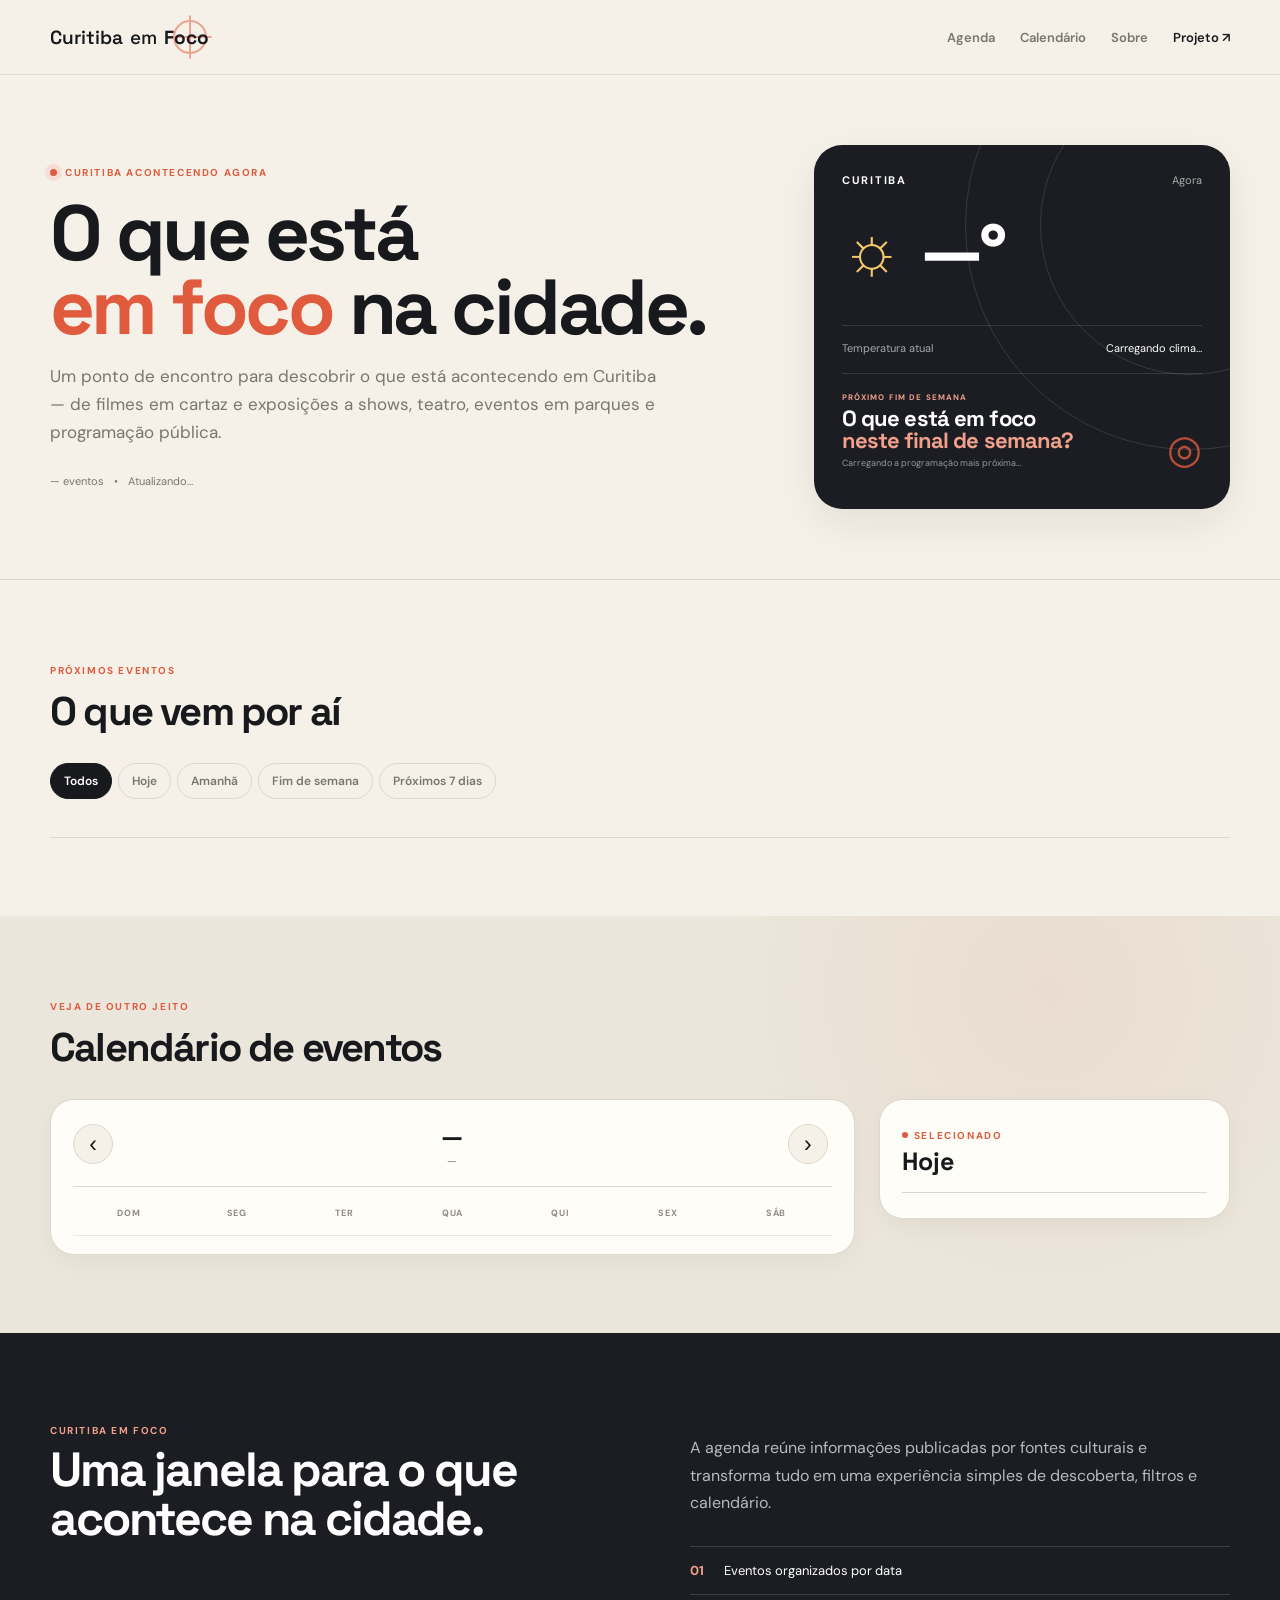
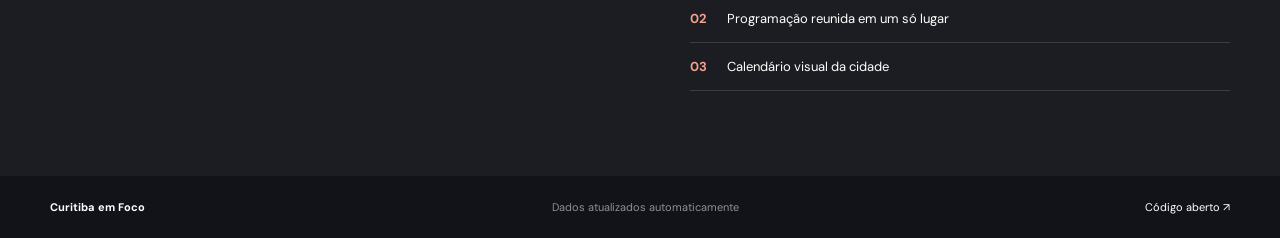
==== docs/index.html @ 766b0741 "Remove broken search and category controls" ====
<!doctype html>
<html lang="pt-BR">
<head>
<meta charset="utf-8">
<meta name="viewport" content="width=device-width,initial-scale=1">
<meta name="theme-color" content="#f5f1e8">
<meta name="description" content="Curitiba em Foco — eventos, cultura e programação da cidade.">
<title>Curitiba em Foco — Agenda Cultural</title>
<link rel="preconnect" href="https://fonts.googleapis.com">
<link rel="preconnect" href="https://fonts.gstatic.com" crossorigin>
<link href="https://fonts.googleapis.com/css2?family=DM+Sans:wght@400;500;600;700&family=Space+Grotesk:wght@500;600;700&display=swap" rel="stylesheet">
<link rel="stylesheet" href="./styles.css">
</head>
<body>
<header class="site-header">
  <div class="container nav">
    <a class="brand" href="./" aria-label="Curitiba em Foco">
      <span class="brand-city">Curitiba</span>
      <span class="brand-focus">em <span class="focus-word"><i class="focus-ring" aria-hidden="true"></i><b>Foco</b></span></span>
    </a>
    <nav><a href="#agenda">Agenda</a><a href="#calendario">Calendário</a><a href="#sobre">Sobre</a><a class="project" href="https://github.com/zaysauro/agenda-cultural-api" target="_blank" rel="noreferrer">Projeto ↗</a></nav>
  </div>
</header>

<main>
<section class="intro">
  <div class="container intro-grid">
    <div>
      <span class="eyebrow"><span class="live-dot"></span> Curitiba acontecendo agora</span>
      <h1>O que está<br><em>em foco</em> na cidade.</h1>
      <p>Um ponto de encontro para descobrir o que está acontecendo em Curitiba — de filmes em cartaz e exposições a shows, teatro, eventos em parques e programação pública.</p>
      <div class="intro-meta"><span id="event-count">— eventos</span><span>•</span><span id="last-update">Atualizando…</span></div>
    </div>
    <aside class="weather-card">
      <div class="weather-top"><span class="weather-label">CURITIBA</span><span class="weather-status" id="weather-status">Agora</span></div>
      <div class="weather-main"><span id="weather-icon" class="weather-icon">☼</span><strong id="weather-temp">—°</strong></div>
      <div id="weather-forecast" class="weather-forecast" aria-label="Previsão para os próximos dias"></div>
      <div class="weather-bottom"><span>Temperatura atual</span><span id="weather-detail">Carregando clima…</span></div>

      <div class="weather-weekend">
        <div class="weather-weekend-head">
          <div>
            <span class="weather-weekend-kicker">Próximo fim de semana</span>
            <h2>O que está em foco<br><em>neste final de semana?</em></h2>
            <p id="weekend-range">Carregando a programação mais próxima…</p>
          </div>
          <span class="weather-weekend-mark" aria-hidden="true">◎</span>
        </div>
        <div id="weekend-events" class="weather-weekend-grid"></div>
        <div id="weekend-empty" class="weather-weekend-empty" hidden>Nenhum evento do próximo fim de semana foi encontrado na agenda.</div>
      </div>

      <div class="weather-orbit orbit-one"></div><div class="weather-orbit orbit-two"></div>
    </aside>
  </div>
</section>

<section id="agenda" class="agenda-section">
<div class="container">
  <div class="section-heading"><div><span class="kicker">Próximos eventos</span><h2>O que vem por aí</h2></div></div>
  <div class="filter-row">
    <div class="date-tabs">
      <button class="date-tab active" data-range="all">Todos</button>
      <button class="date-tab" data-range="today">Hoje</button>
      <button class="date-tab" data-range="tomorrow">Amanhã</button>
      <button class="date-tab" data-range="weekend">Fim de semana</button>
      <button class="date-tab" data-range="week">Próximos 7 dias</button>
    </div>
  </div>
  <div id="status" class="status"></div>
  <div id="events" class="event-list"></div>
  <div id="empty" class="empty-state" hidden><span>◎</span><h3>Nenhum evento encontrado.</h3><p>Tente outra busca ou altere os filtros.</p></div>
  <div id="load-error" class="empty-state" hidden><span>!</span><h3>Não conseguimos carregar a agenda.</h3><p>Os dados ainda não estão disponíveis.</p><button id="retry" class="primary">Tentar novamente</button></div>
</div>
</section>

<section id="calendario" class="calendar-section">
<div class="container">
  <div class="section-heading"><div><span class="kicker">Veja de outro jeito</span><h2>Calendário de eventos</h2></div></div>
  <div class="calendar-layout">
    <div class="calendar-card">
      <div class="calendar-head"><button id="prev-month" aria-label="Mês anterior">‹</button><div><strong id="calendar-month">—</strong><span id="calendar-year">—</span></div><button id="next-month" aria-label="Próximo mês">›</button></div>
      <div class="weekdays"><span>DOM</span><span>SEG</span><span>TER</span><span>QUA</span><span>QUI</span><span>SEX</span><span>SÁB</span></div>
      <div id="calendar-grid" class="calendar-grid"></div>
    </div>
    <aside class="day-panel">
      <div class="day-panel-head"><span class="kicker">Selecionado</span><strong id="selected-date">Hoje</strong></div>
      <div id="day-events" class="day-events"></div>
    </aside>
  </div>
</div>
</section>

<section id="sobre" class="about-section">
<div class="container about-grid">
  <div><span class="kicker">Curitiba em Foco</span><h2>Uma janela para o que acontece na cidade.</h2></div>
  <div><p>A agenda reúne informações publicadas por fontes culturais e transforma tudo em uma experiência simples de descoberta, filtros e calendário.</p><div class="about-points"><div><b>01</b><span>Eventos organizados por data</span></div><div><b>02</b><span>Programação reunida em um só lugar</span></div><div><b>03</b><span>Calendário visual da cidade</span></div></div></div>
</div>
</section>
</main>

<footer><div class="container footer-inner"><strong>Curitiba em Foco</strong><span>Dados atualizados automaticamente</span><a href="https://github.com/zaysauro/agenda-cultural-api" target="_blank" rel="noreferrer">Código aberto ↗</a></div></footer>

<template id="event-template">
<article class="event-row">
  <div class="event-date"><strong class="day"></strong><span class="month"></span><small class="weekday"></small></div>
  <div class="event-info"><span class="category-badge"></span><h3 class="event-title"></h3><div class="event-meta"><span class="time"></span><span class="venue"></span></div></div>
  <div class="event-action"><span class="price"></span><a class="event-link" target="_blank" rel="noreferrer">Ver evento ↗</a></div>
</article>
</template>
<script src="./app.js?v=9" defer></script>
</body>
</html>
---- docs/styles.css ----
:root{--bg:#f5f1e8;--paper:#fffdf8;--ink:#17191d;--muted:#77766f;--line:#ddd8cc;--accent:#e05b3d;--accent-soft:#f7ddd5;--dark:#1b1d22;--radius:18px;--shadow:0 14px 40px rgba(28,25,18,.08)}
*{box-sizing:border-box}html{scroll-behavior:smooth}body{margin:0;background:var(--bg);color:var(--ink);font-family:"DM Sans",system-ui,sans-serif}.container{width:min(1180px,calc(100% - 40px));margin:auto}
.site-header{position:sticky;top:0;z-index:20;background:rgba(245,241,232,.92);backdrop-filter:blur(16px);border-bottom:1px solid rgba(221,216,204,.8)}.nav{height:74px;display:flex;align-items:center;justify-content:space-between}.brand{display:flex;align-items:baseline;gap:7px;text-decoration:none;color:var(--ink);font-family:"Space Grotesk"}.brand-city{font-size:19px;font-weight:600}.brand-focus{font-size:19px;font-weight:500;position:relative}.brand-focus b{font-weight:700}.focus-ring{display:inline-block;width:18px;height:18px;border:2px solid var(--accent);border-radius:50%;margin-left:6px;vertical-align:-3px;position:relative;animation:focusPulse 2s ease-in-out infinite}.focus-ring:before,.focus-ring:after{content:"";position:absolute;background:var(--accent);left:50%;top:50%;transform:translate(-50%,-50%)}.focus-ring:before{width:2px;height:25px}.focus-ring:after{height:2px;width:25px}@keyframes focusPulse{0%,100%{transform:scale(1);opacity:1;filter:drop-shadow(0 0 0 rgba(224,91,61,0))}50%{transform:scale(1.16);opacity:.72;filter:drop-shadow(0 0 7px rgba(224,91,61,.32))}}.nav nav{display:flex;gap:25px;align-items:center}.nav nav a{font-size:13px;font-weight:600;color:var(--muted);text-decoration:none}.nav nav a:hover{color:var(--ink)}.nav nav .project{color:var(--ink)}
.intro{border-bottom:1px solid var(--line)}.intro-grid{min-height:500px;padding:70px 0;display:grid;grid-template-columns:1.25fr .75fr;gap:70px;align-items:center}.eyebrow,.kicker{font-size:10px;letter-spacing:.16em;text-transform:uppercase;font-weight:700;color:var(--accent)}.eyebrow{display:flex;gap:8px;align-items:center}.live-dot{width:7px;height:7px;border-radius:50%;background:var(--accent);box-shadow:0 0 0 5px var(--accent-soft)}
h1,h2,h3{font-family:"Space Grotesk";letter-spacing:-.045em}h1{font-size:clamp(48px,7vw,78px);line-height:.94;margin:18px 0}.intro h1 em{font-style:normal;color:var(--accent)}.intro p{max-width:610px;color:var(--muted);font-size:17px;line-height:1.65;margin:0 0 28px}.search-box{height:58px;max-width:650px;background:var(--paper);border:1px solid var(--line);border-radius:14px;display:flex;align-items:center;gap:12px;padding:0 15px;box-shadow:var(--shadow)}.search-box>span{font-size:28px;color:#888}.search-box input{border:0;outline:0;background:transparent;flex:1;font:500 14px "DM Sans";min-width:0;color:var(--ink)}kbd{font:11px monospace;background:#eee9df;color:#777;padding:6px 8px;border-radius:6px}.intro-meta{display:flex;gap:10px;margin-top:13px;color:var(--muted);font-size:11px}
.weather-card{height:330px;background:var(--dark);border-radius:28px;color:#fff;padding:28px;position:relative;overflow:hidden;box-shadow:var(--shadow)}.weather-top,.weather-bottom{display:flex;justify-content:space-between;position:relative;z-index:2}.weather-label{font-size:11px;letter-spacing:.16em;font-weight:700}.weather-status{font-size:11px;color:#aaa}.weather-main{height:210px;display:flex;align-items:center;gap:18px;position:relative;z-index:2}.weather-icon{font-size:66px;font-family:serif;color:#f4c86b;display:inline-block;transform-origin:50% 55%;animation:weatherFloat 3.2s ease-in-out infinite}@keyframes weatherFloat{0%,100%{transform:translateY(0) rotate(-3deg);filter:drop-shadow(0 4px 4px rgba(244,200,107,.08))}50%{transform:translateY(-8px) rotate(3deg);filter:drop-shadow(0 10px 10px rgba(244,200,107,.22))}}.weather-main strong{font:700 72px "Space Grotesk";letter-spacing:-.07em}.weather-forecast{display:grid;grid-template-columns:repeat(3,1fr);gap:7px;position:relative;z-index:2;margin-top:-2px;margin-bottom:12px}.forecast-day{min-width:0;border:1px solid rgba(255,255,255,.1);background:rgba(255,255,255,.045);border-radius:10px;padding:7px 6px;display:grid;grid-template-columns:1fr auto;grid-template-rows:auto auto;align-items:center;column-gap:5px}.forecast-label{grid-column:1/-1;color:#a9aaad;font-size:8px;font-weight:700;text-transform:uppercase;letter-spacing:.08em}.forecast-icon{font-size:17px;color:#f4c86b;grid-row:2}.forecast-day strong{font:600 13px "Space Grotesk";grid-row:2}.forecast-day small{color:#8f9195;font-size:9px;grid-column:2;grid-row:2;align-self:end;margin-left:18px}.weather-bottom{font-size:11px;color:#a6a7aa;border-top:1px solid rgba(255,255,255,.12);padding-top:15px}.weather-bottom span:last-child{color:#fff}.weather-orbit{position:absolute;border:1px solid rgba(255,255,255,.12);border-radius:50%;right:-110px;top:-70px;animation:orbitDrift 14s ease-in-out infinite}.orbit-one{width:300px;height:300px}.orbit-two{width:450px;height:450px;right:-185px;top:-145px;animation-delay:-7s}@keyframes orbitDrift{0%,100%{transform:rotate(0deg) scale(1)}50%{transform:rotate(7deg) scale(1.025)}}
.agenda-section,.calendar-section{padding:78px 0}.calendar-section{background:#ebe6db}.section-heading{display:flex;align-items:end;justify-content:space-between;margin-bottom:26px}.section-heading h2{font-size:40px;margin:7px 0 0}.ghost,.primary{border:1px solid var(--line);background:transparent;border-radius:9px;padding:9px 13px;font:600 12px "DM Sans";cursor:pointer}.primary{background:var(--ink);color:#fff;border-color:var(--ink)}.filter-row{display:flex;justify-content:space-between;gap:15px;align-items:center;margin-bottom:18px}.date-tabs{display:flex;gap:6px;flex-wrap:wrap}.date-tab{border:1px solid var(--line);background:transparent;color:var(--muted);border-radius:100px;padding:9px 13px;font:600 12px "DM Sans";cursor:pointer}.date-tab.active,.date-tab:hover{background:var(--ink);border-color:var(--ink);color:#fff}select{border:1px solid var(--line);background:var(--paper);border-radius:9px;padding:10px 34px 10px 12px;font:600 12px "DM Sans";color:var(--ink)}.status{height:20px;color:var(--muted);font-size:11px}
.event-list{display:flex;flex-direction:column;border-top:1px solid var(--line)}.event-row{display:grid;grid-template-columns:105px 1fr auto;gap:25px;align-items:center;padding:19px 12px;border-bottom:1px solid var(--line);transition:background .15s,transform .15s}.event-row:hover{background:rgba(255,253,248,.65);transform:translateX(3px)}.event-date{width:82px;text-align:center;border-right:1px solid var(--line);padding-right:18px}.event-date strong{display:block;font:700 30px "Space Grotesk";line-height:1}.event-date .month{display:block;text-transform:uppercase;font-size:10px;font-weight:700;letter-spacing:.12em;color:var(--accent);margin-top:3px}.event-date small{display:block;color:var(--muted);font-size:9px;margin-top:4px}.event-info{min-width:0}.category-badge{display:inline-block;background:var(--accent-soft);color:#a83f29;border-radius:100px;padding:4px 8px;font-size:9px;text-transform:uppercase;letter-spacing:.08em;font-weight:700;margin-bottom:7px}.event-title{font-size:21px;margin:0 0 7px;line-height:1.08}.event-meta{display:flex;gap:15px;color:var(--muted);font-size:12px;flex-wrap:wrap}.event-action{display:flex;flex-direction:column;align-items:flex-end;gap:9px}.price{font-size:11px;font-weight:700}.event-link{font-size:11px;font-weight:700;color:var(--accent);text-decoration:none;white-space:nowrap}
.empty-state{text-align:center;padding:70px 20px;border:1px dashed var(--line);border-radius:var(--radius);color:var(--muted)}.empty-state>span{font-size:30px;color:var(--accent)}.empty-state h3{color:var(--ink);margin:9px 0 5px;font-size:23px}.empty-state p{margin:0 0 18px}
.calendar-layout{display:grid;grid-template-columns:1.55fr .75fr;gap:20px}.calendar-card,.day-panel{background:var(--paper);border:1px solid var(--line);border-radius:20px;box-shadow:0 8px 25px rgba(28,25,18,.04)}.calendar-card{padding:24px}.calendar-head{display:grid;grid-template-columns:42px 1fr 42px;align-items:center;text-align:center;margin-bottom:22px}.calendar-head button{width:36px;height:36px;border:1px solid var(--line);background:transparent;border-radius:50%;font-size:25px;line-height:1;cursor:pointer}.calendar-head strong{display:block;font:700 24px "Space Grotesk";text-transform:capitalize}.calendar-head span{font-size:11px;color:var(--muted)}.weekdays,.calendar-grid{display:grid;grid-template-columns:repeat(7,1fr)}.weekdays{margin-bottom:8px}.weekdays span{text-align:center;font-size:9px;font-weight:700;letter-spacing:.08em;color:#999}.calendar-cell{min-height:78px;border-top:1px solid #ebe7de;border-right:1px solid #ebe7de;padding:8px;position:relative;cursor:pointer}.calendar-cell:nth-child(7n){border-right:0}.calendar-cell.other{color:#c5c1b8}.calendar-cell.today .cell-day{background:var(--accent);color:#fff}.cell-day{width:27px;height:27px;border-radius:50%;display:grid;place-items:center;font-size:11px;font-weight:700}.cell-events{display:flex;gap:3px;margin-top:7px;flex-wrap:wrap}.cell-event-dot{width:6px;height:6px;border-radius:50%;background:var(--accent)}.cell-count{font-size:8px;color:var(--muted);margin-left:2px}.calendar-cell.selected{background:#f8eee9}.day-panel{padding:24px}.day-panel-head{border-bottom:1px solid var(--line);padding-bottom:18px;margin-bottom:10px}.day-panel-head strong{display:block;font:700 24px "Space Grotesk";margin-top:5px;text-transform:capitalize}.day-events{display:flex;flex-direction:column}.mini-event{padding:14px 0;border-bottom:1px solid var(--line)}.mini-event:last-child{border-bottom:0}.mini-event small{color:var(--accent);font-weight:700;font-size:9px;text-transform:uppercase}.mini-event strong{display:block;font:600 15px "Space Grotesk";margin:4px 0}.mini-event span{display:block;color:var(--muted);font-size:11px}.no-day-events{color:var(--muted);font-size:12px;line-height:1.6;padding-top:15px}
.about-section{background:var(--dark);color:#fff;padding:85px 0}.about-grid{display:grid;grid-template-columns:1fr 1fr;gap:100px}.about-section .kicker{color:#f1a08b}.about-section h2{font-size:48px;line-height:1.02;max-width:500px;margin:7px 0}.about-grid p{color:#b8b9bc;line-height:1.7}.about-points{border-top:1px solid rgba(255,255,255,.14);margin-top:30px}.about-points div{display:flex;gap:20px;padding:15px 0;border-bottom:1px solid rgba(255,255,255,.14);font-size:13px}.about-points b{color:#f1a08b}footer{background:#111318;color:#8e9095;padding:24px 0;font-size:11px}.footer-inner{display:flex;justify-content:space-between;gap:20px}.footer-inner strong,.footer-inner a{color:#fff;text-decoration:none}
@media(max-width:850px){.intro-grid{grid-template-columns:1fr;gap:35px}.weather-card{height:250px}.weather-main{height:140px}.calendar-layout{grid-template-columns:1fr}.about-grid{grid-template-columns:1fr;gap:30px}.event-row{grid-template-columns:82px 1fr}.event-action{grid-column:2;align-items:flex-start;flex-direction:row;align-items:center}.calendar-cell{min-height:65px}}
@media(max-width:600px){.container{width:calc(100% - 28px)}.nav{height:64px}.nav nav a:not(.project){display:none}.brand-city,.brand-focus{font-size:17px}.intro-grid{padding:50px 0}.intro h1{font-size:50px}.intro p{font-size:15px}.search-box{height:54px}.search-box kbd{display:none}.filter-row{align-items:stretch;flex-direction:column}.date-tabs{overflow:auto;flex-wrap:nowrap;padding-bottom:2px}.date-tab{white-space:nowrap}.filter-row select{width:100%}.event-row{grid-template-columns:65px 1fr;gap:14px;padding:17px 5px}.event-date{width:65px;padding-right:12px}.event-date strong{font-size:25px}.event-title{font-size:17px}.event-meta{gap:6px;flex-direction:column}.event-action{grid-column:2}.section-heading h2{font-size:33px}.calendar-card{padding:13px}.calendar-cell{min-height:57px;padding:5px}.cell-count{display:none}.cell-day{width:24px;height:24px}.calendar-head strong{font-size:20px}.weekdays span{font-size:8px}.about-section{padding:65px 0}.about-section h2{font-size:38px}.footer-inner{flex-direction:column;gap:8px}}
@media(prefers-reduced-motion:reduce){.focus-ring,.weather-icon,.weather-orbit{animation:none!important}*{scroll-behavior:auto!important;transition:none!important}}

/* Calendário — linguagem visual Curitiba em Foco */
.calendar-section{position:relative;overflow:hidden}
.calendar-section:before{content:"";position:absolute;inset:0;pointer-events:none;background:radial-gradient(circle at 82% 18%,rgba(224,91,61,.07),transparent 30%)}
.calendar-section>.container{position:relative;z-index:1}
.calendar-layout{grid-template-columns:minmax(0,1.65fr) minmax(260px,.72fr);gap:24px;align-items:start}
.calendar-card,.day-panel{border-radius:24px}
.calendar-card{padding:22px 22px 18px}
.calendar-head{grid-template-columns:44px 1fr 44px;margin:-2px 0 20px;padding-bottom:18px;border-bottom:1px solid var(--line)}
.calendar-head button{width:40px;height:40px;background:var(--bg);color:var(--ink);font-size:23px;transition:background .15s,border-color .15s,transform .15s}
.calendar-head button:hover{background:var(--accent);border-color:var(--accent);color:#fff;transform:translateY(-1px)}
.calendar-head strong{font-size:25px}
.calendar-head span{display:block;margin-top:2px}
.weekdays{padding:0 2px 8px}
.weekdays span{font-size:9px;color:#8e8b83}
.calendar-grid{border-left:1px solid #ebe7de;border-top:1px solid #ebe7de;border-radius:12px;overflow:hidden}
.calendar-cell{min-height:92px;background:var(--paper);border:0;border-right:1px solid #ebe7de;border-bottom:1px solid #ebe7de;padding:9px;transition:background .15s}
.calendar-cell:nth-child(7n){border-right:0}
.calendar-cell:hover{background:#faf4ed}
.calendar-cell.other{background:#fbf9f4;color:#c7c3ba}
.calendar-cell.other .cell-day{opacity:.65}
.calendar-cell.today{background:#fff8f5}
.calendar-cell.today .cell-day{box-shadow:0 0 0 3px var(--accent-soft)}
.calendar-cell.selected{background:var(--accent-soft)}
.cell-day{width:29px;height:29px;font-size:11px;transition:transform .15s}
.calendar-cell:hover .cell-day{transform:scale(1.06)}
.calendar-cell.selected .cell-day{background:var(--ink);color:#fff}
.calendar-cell.today.selected .cell-day{background:var(--accent)}
.cell-events{margin-top:8px;gap:4px;min-height:10px}
.cell-event-dot{width:7px;height:7px;box-shadow:0 0 0 2px var(--accent-soft)}
.cell-count{font-size:9px;font-weight:700}
.day-panel{padding:22px;position:sticky;top:96px}
.day-panel-head{padding-bottom:17px;margin-bottom:3px}
.day-panel-head strong{font-size:25px;line-height:1.08}
.day-panel .kicker{display:inline-flex;align-items:center;gap:6px}
.day-panel .kicker:before{content:"";width:6px;height:6px;border-radius:50%;background:var(--accent)}
.mini-event{padding:15px 0}
.mini-event strong{font-size:16px;line-height:1.2}
.mini-event span{line-height:1.5}
.no-day-events{padding:22px 0}
@media(max-width:850px){
  .calendar-layout{grid-template-columns:1fr;gap:16px}
  .day-panel{position:static}
}
@media(max-width:600px){
  .calendar-section{padding:58px 0}
  .calendar-card{padding:12px 10px 10px;border-radius:18px}
  .calendar-head{grid-template-columns:40px 1fr 40px;margin:0 0 13px;padding-bottom:13px}
  .calendar-head button{width:36px;height:36px}
  .calendar-head strong{font-size:19px}
  .calendar-head span{font-size:10px}
  .weekdays{padding:0 0 6px}
  .weekdays span{font-size:7px;letter-spacing:.04em}
  .calendar-grid{border-radius:10px}
  .calendar-cell{min-height:62px;padding:5px 4px}
  .cell-day{width:25px;height:25px;font-size:10px}
  .cell-events{margin-top:6px}
  .cell-event-dot{width:5px;height:5px}
  .day-panel{padding:18px;border-radius:18px}
  .day-panel-head strong{font-size:22px}
}
@media(max-width:380px){
  .calendar-cell{min-height:54px;padding:4px 3px}
  .cell-day{width:23px;height:23px;font-size:9px}
  .cell-event-dot{width:4px;height:4px}
}

@media(max-width:600px){.weather-card{height:auto;min-height:330px}.weather-main{height:145px}.weather-forecast{margin-top:2px;margin-bottom:13px}.forecast-day{padding:6px 5px}.forecast-icon{font-size:16px}.forecast-day strong{font-size:12px}}

/* Descoberta — explica o produto antes da primeira busca */
.discovery-pills{display:flex;flex-wrap:wrap;gap:7px;margin:0 0 12px;max-width:760px}
.discovery-pills button{border:1px solid var(--line);background:rgba(255,253,248,.7);color:var(--ink);border-radius:100px;padding:7px 10px;font:600 10px "DM Sans";cursor:pointer;transition:transform .15s,background .15s,border-color .15s}
.discovery-pills button:hover,.discovery-pills button.active{background:var(--ink);border-color:var(--ink);color:#fff;transform:translateY(-1px)}
.search-hint{font-size:10px;color:var(--muted);margin-top:8px}
.search-hint b{color:var(--ink)}
@media(max-width:600px){.discovery-pills{flex-wrap:nowrap;overflow:auto;padding-bottom:3px}.discovery-pills button{white-space:nowrap}.search-hint{line-height:1.5}}

/* Marca — a mira fica literalmente atrás da palavra Foco */
.brand-focus{position:relative}
.focus-word{position:relative;display:inline-block;padding:0 2px}
.focus-word .focus-ring{position:absolute;z-index:0;left:calc(50% + 3px);top:50%;margin:0;width:34px;height:34px;transform:translate(-50%,-50%);opacity:.5}
.focus-word .focus-ring:before{height:43px}
.focus-word .focus-ring:after{width:43px}
.focus-word b{position:relative;z-index:1}

/* Clima — leitura rápida do agora + próximos dias */
.weather-card{height:auto;min-height:350px}
.weather-main{height:125px}
.weather-forecast{margin-top:0;margin-bottom:13px}
.forecast-day{min-height:48px}

/* Clima + foco do fim de semana — um único bloco editorial */
.weather-weekend{position:relative;z-index:2;margin-top:18px;padding-top:18px;border-top:1px solid rgba(255,255,255,.12)}
.weather-weekend-head{display:flex;align-items:flex-end;justify-content:space-between;gap:14px;margin-bottom:12px}
.weather-weekend-kicker{display:block;color:#f1a08b;font-size:8px;letter-spacing:.14em;text-transform:uppercase;font-weight:700}
.weather-weekend-head h2{font-size:22px;line-height:1.02;margin:5px 0 5px;letter-spacing:-.04em}
.weather-weekend-head h2 em{font-style:normal;color:#f1a08b}
.weather-weekend-head p{margin:0;color:#96989d;font-size:9px;line-height:1.4}
.weather-weekend-mark{font-size:40px;line-height:1;color:var(--accent);opacity:.8;animation:focusPulse 2.6s ease-in-out infinite;flex:none}
.weather-weekend-grid{display:grid;grid-template-columns:repeat(2,minmax(0,1fr));gap:7px}
.weather-weekend-card{background:rgba(255,255,255,.045);border:1px solid rgba(255,255,255,.09);border-radius:11px;padding:9px;min-height:88px;display:flex;flex-direction:column;justify-content:space-between}
.weather-weekend-card:nth-child(n+5){display:none}
.weather-weekend-card-top{display:flex;justify-content:space-between;gap:5px}
.weather-weekend-day{font-size:7px;text-transform:uppercase;letter-spacing:.09em;color:#f1a08b;font-weight:700}
.weather-weekend-free{font-size:7px;color:#9fe0ae}
.weather-weekend-card h3{font-size:11px;line-height:1.12;margin:5px 0 4px;color:#fff}
.weather-weekend-meta{font-size:7px;color:#aeb0b5;line-height:1.4}
.weather-weekend-link{display:inline-block;margin-top:5px;color:#fff;text-decoration:none;font-size:7px;font-weight:700}
.weather-weekend-empty{padding:10px;border:1px dashed rgba(255,255,255,.14);border-radius:10px;color:#92949a;font-size:9px}
@media(max-width:850px){.weekend-grid{grid-template-columns:1fr 1fr}}
@media(max-width:600px){
  .focus-word .focus-ring{left:calc(50% + 2px);width:31px;height:31px}
  .focus-word .focus-ring:before{height:39px}.focus-word .focus-ring:after{width:39px}
  .weather-card{min-height:335px}
  .weather-main{height:115px}
  .weather-weekend-head h2{font-size:19px}
  .weather-weekend-mark{font-size:32px}
  .weather-weekend-grid{grid-template-columns:1fr 1fr}
}
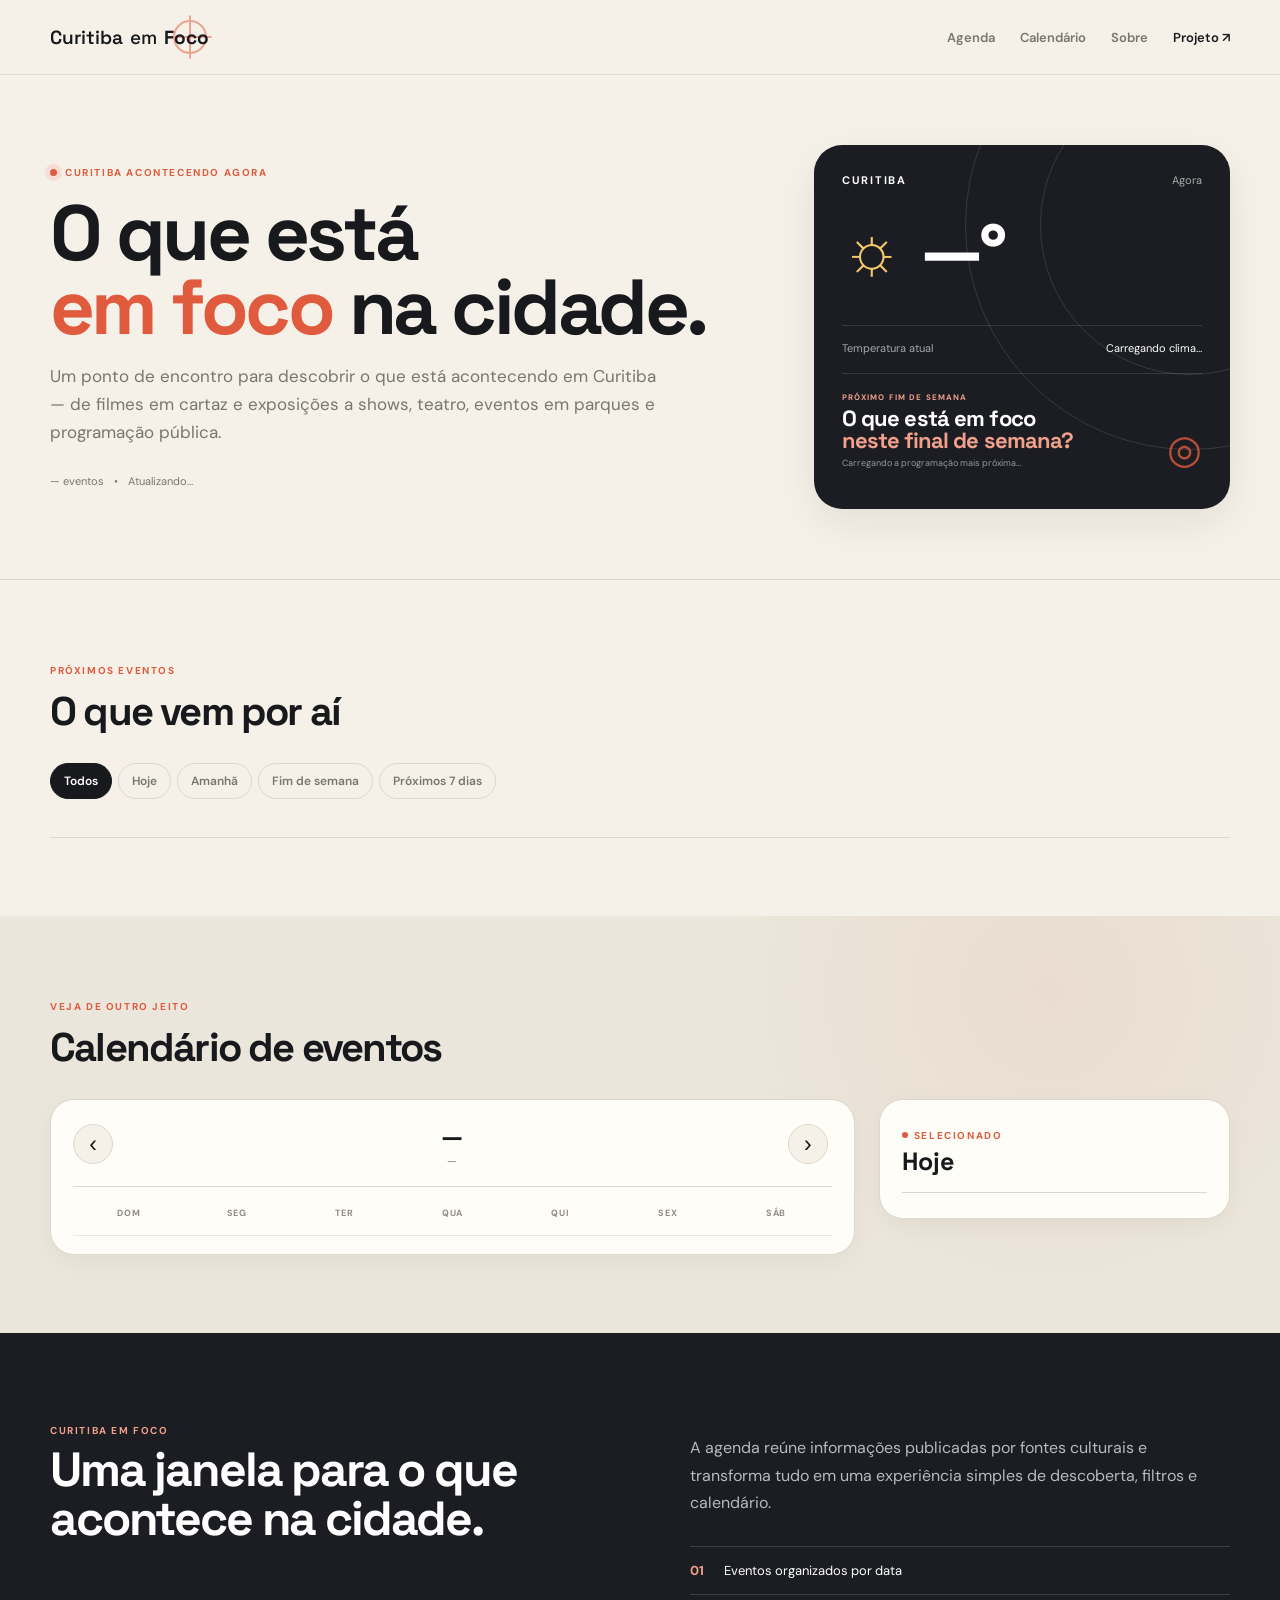
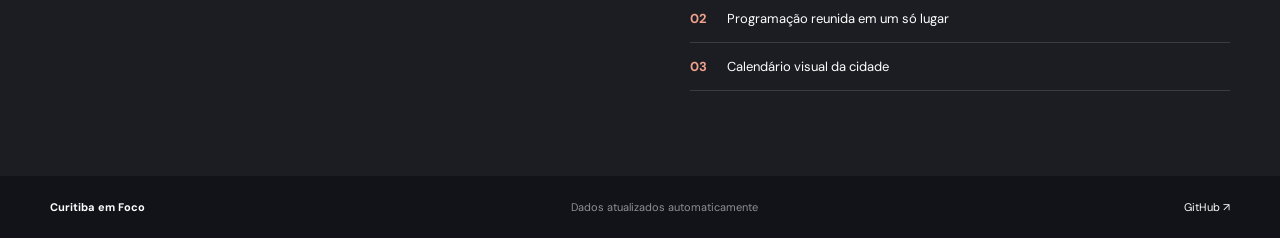
==== commit 84f44347: "Link footer directly to GitHub profile" ====
--- a/docs/index.html
+++ b/docs/index.html
@@ -99,7 +99,7 @@
 </section>
 </main>
 
-<footer><div class="container footer-inner"><strong>Curitiba em Foco</strong><span>Dados atualizados automaticamente</span><a href="https://github.com/zaysauro/agenda-cultural-api" target="_blank" rel="noreferrer">Código aberto ↗</a></div></footer>
+<footer><div class="container footer-inner"><strong>Curitiba em Foco</strong><span>Dados atualizados automaticamente</span><a href="https://github.com/zaysauro" target="_blank" rel="noreferrer">GitHub ↗</a></div></footer>
 
 <template id="event-template">
 <article class="event-row">
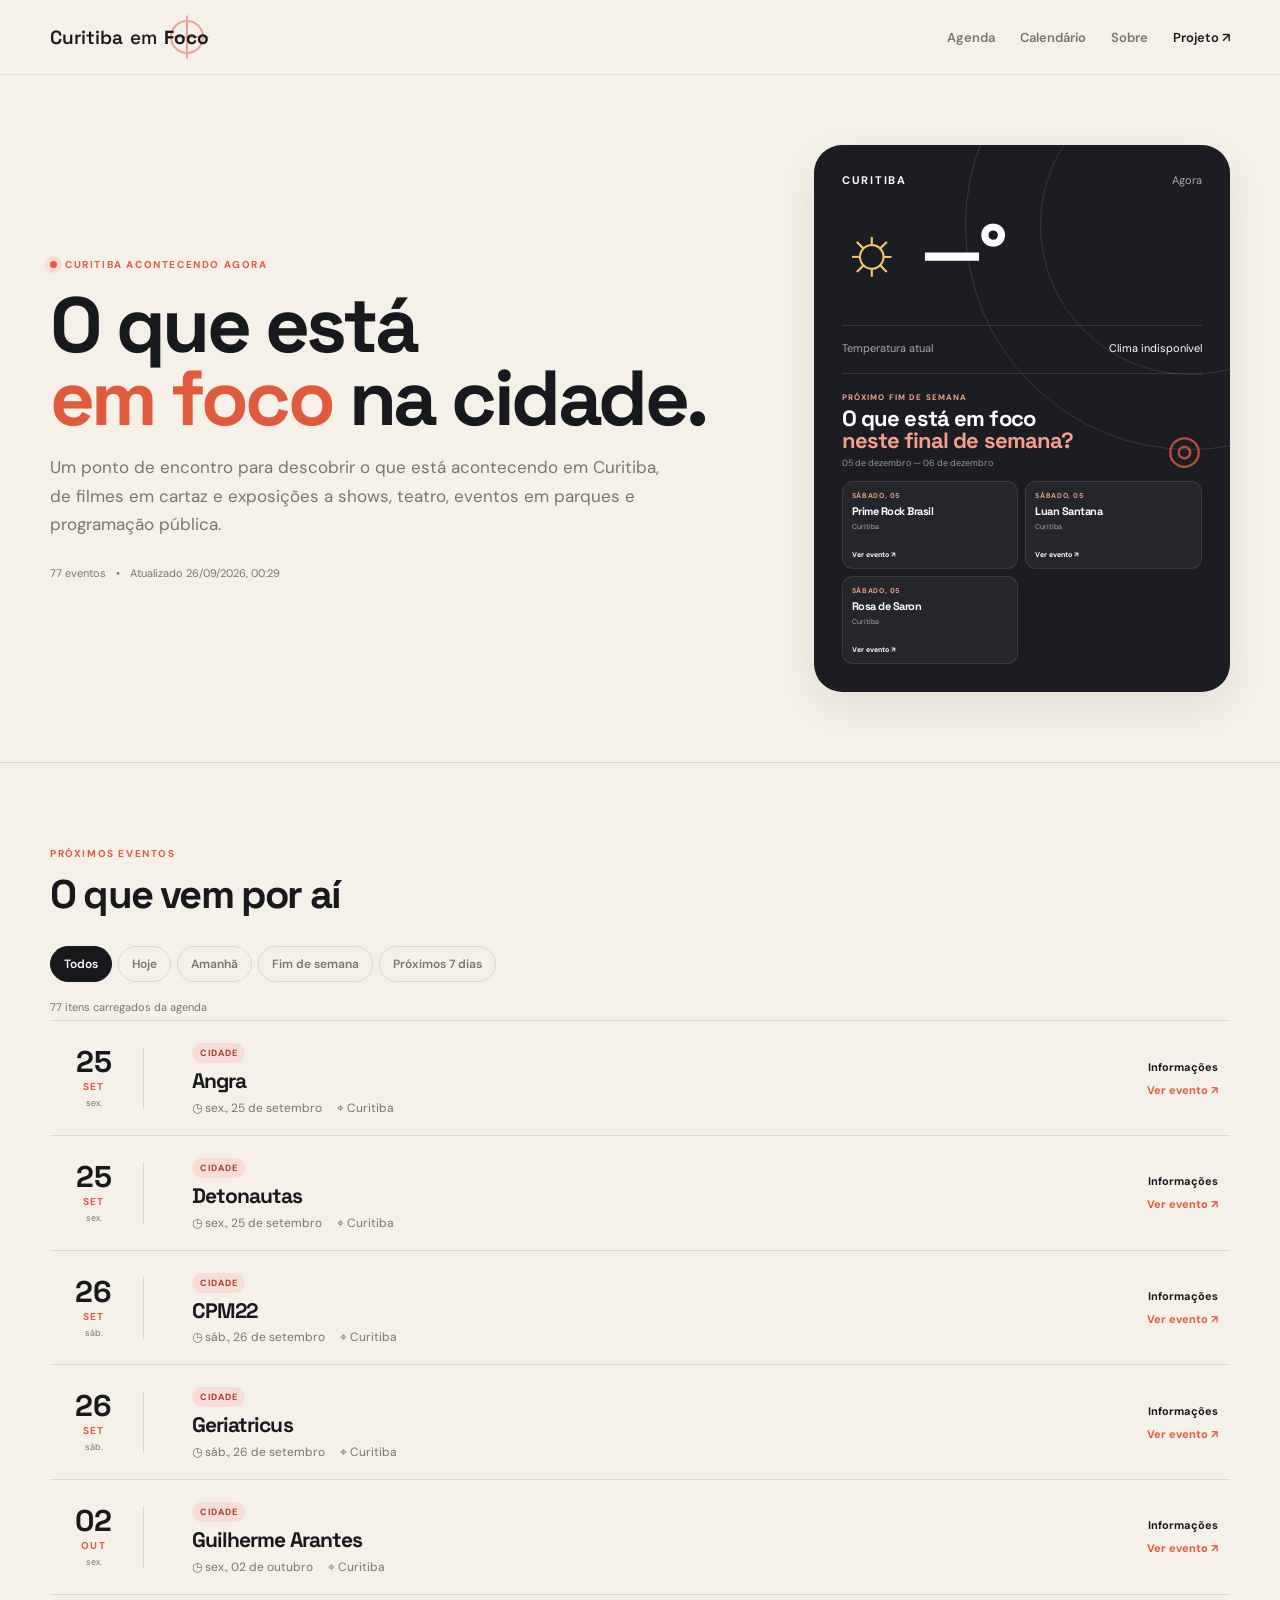
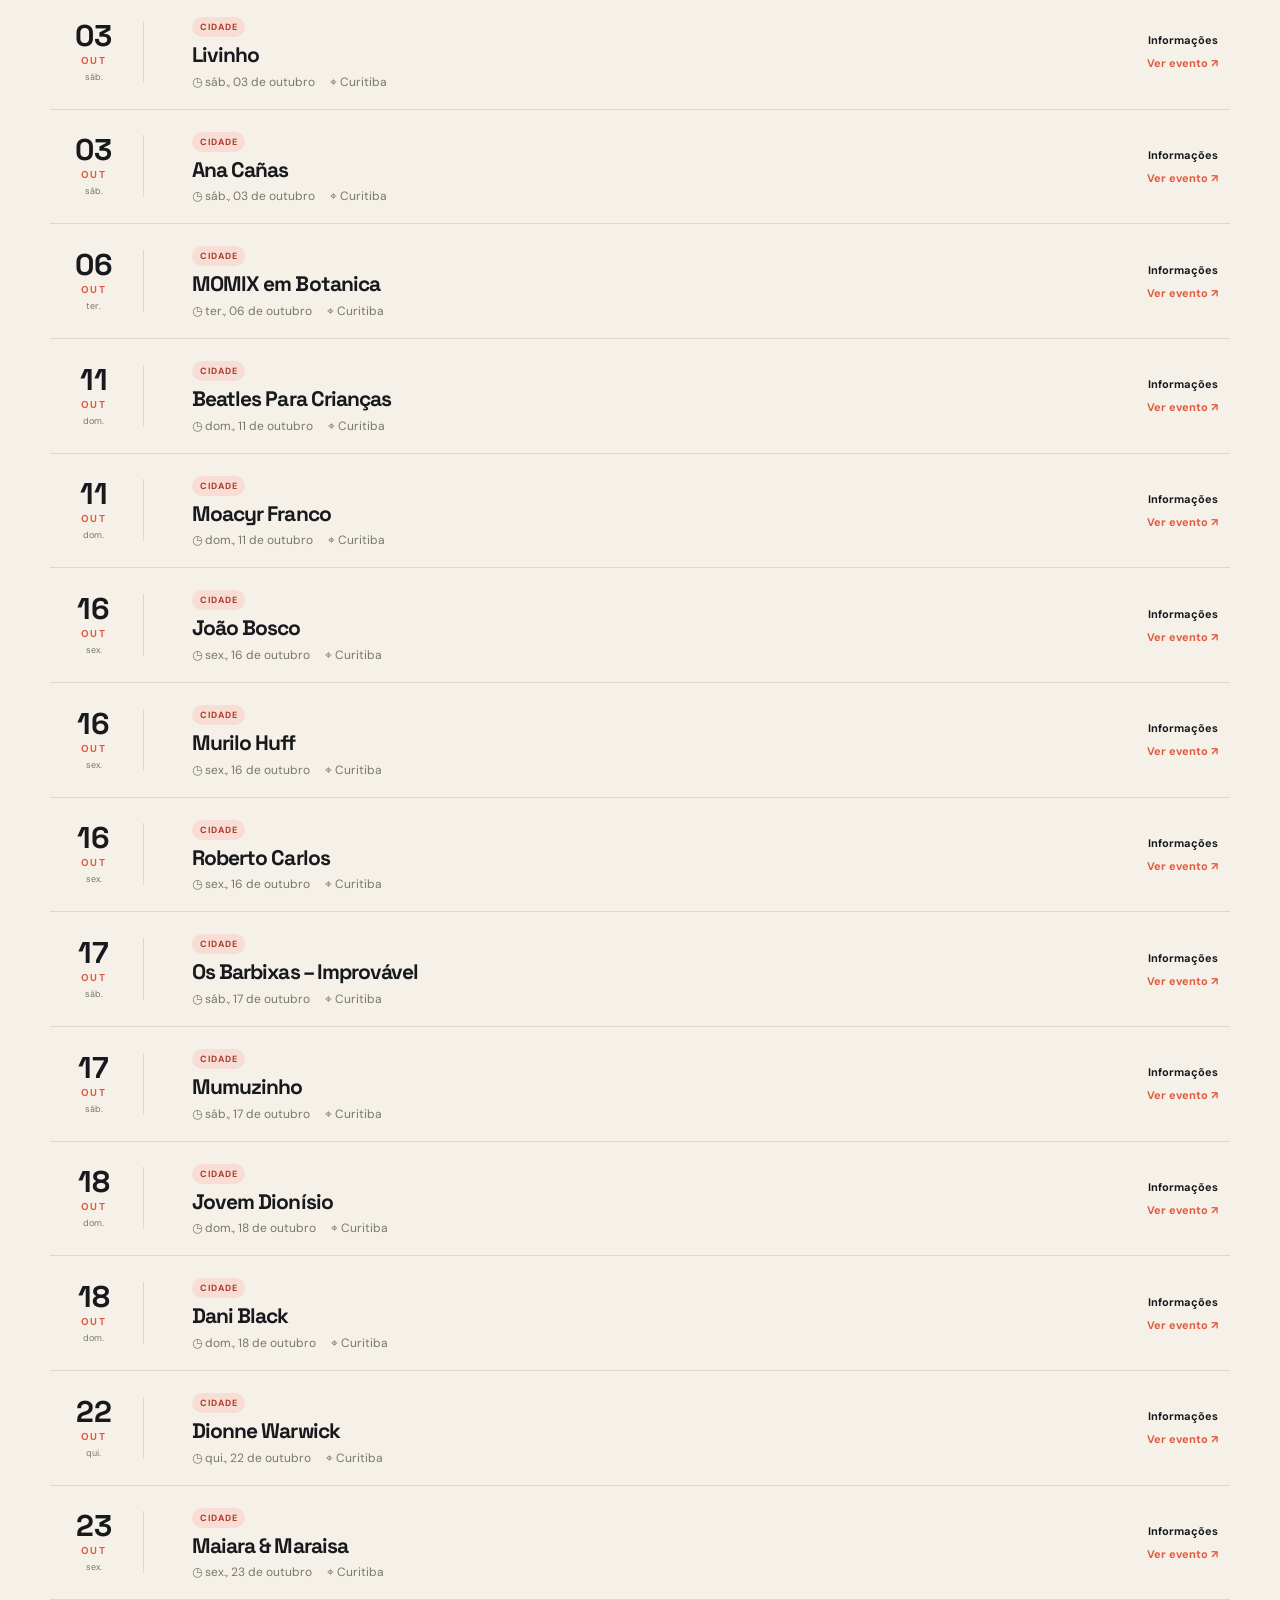
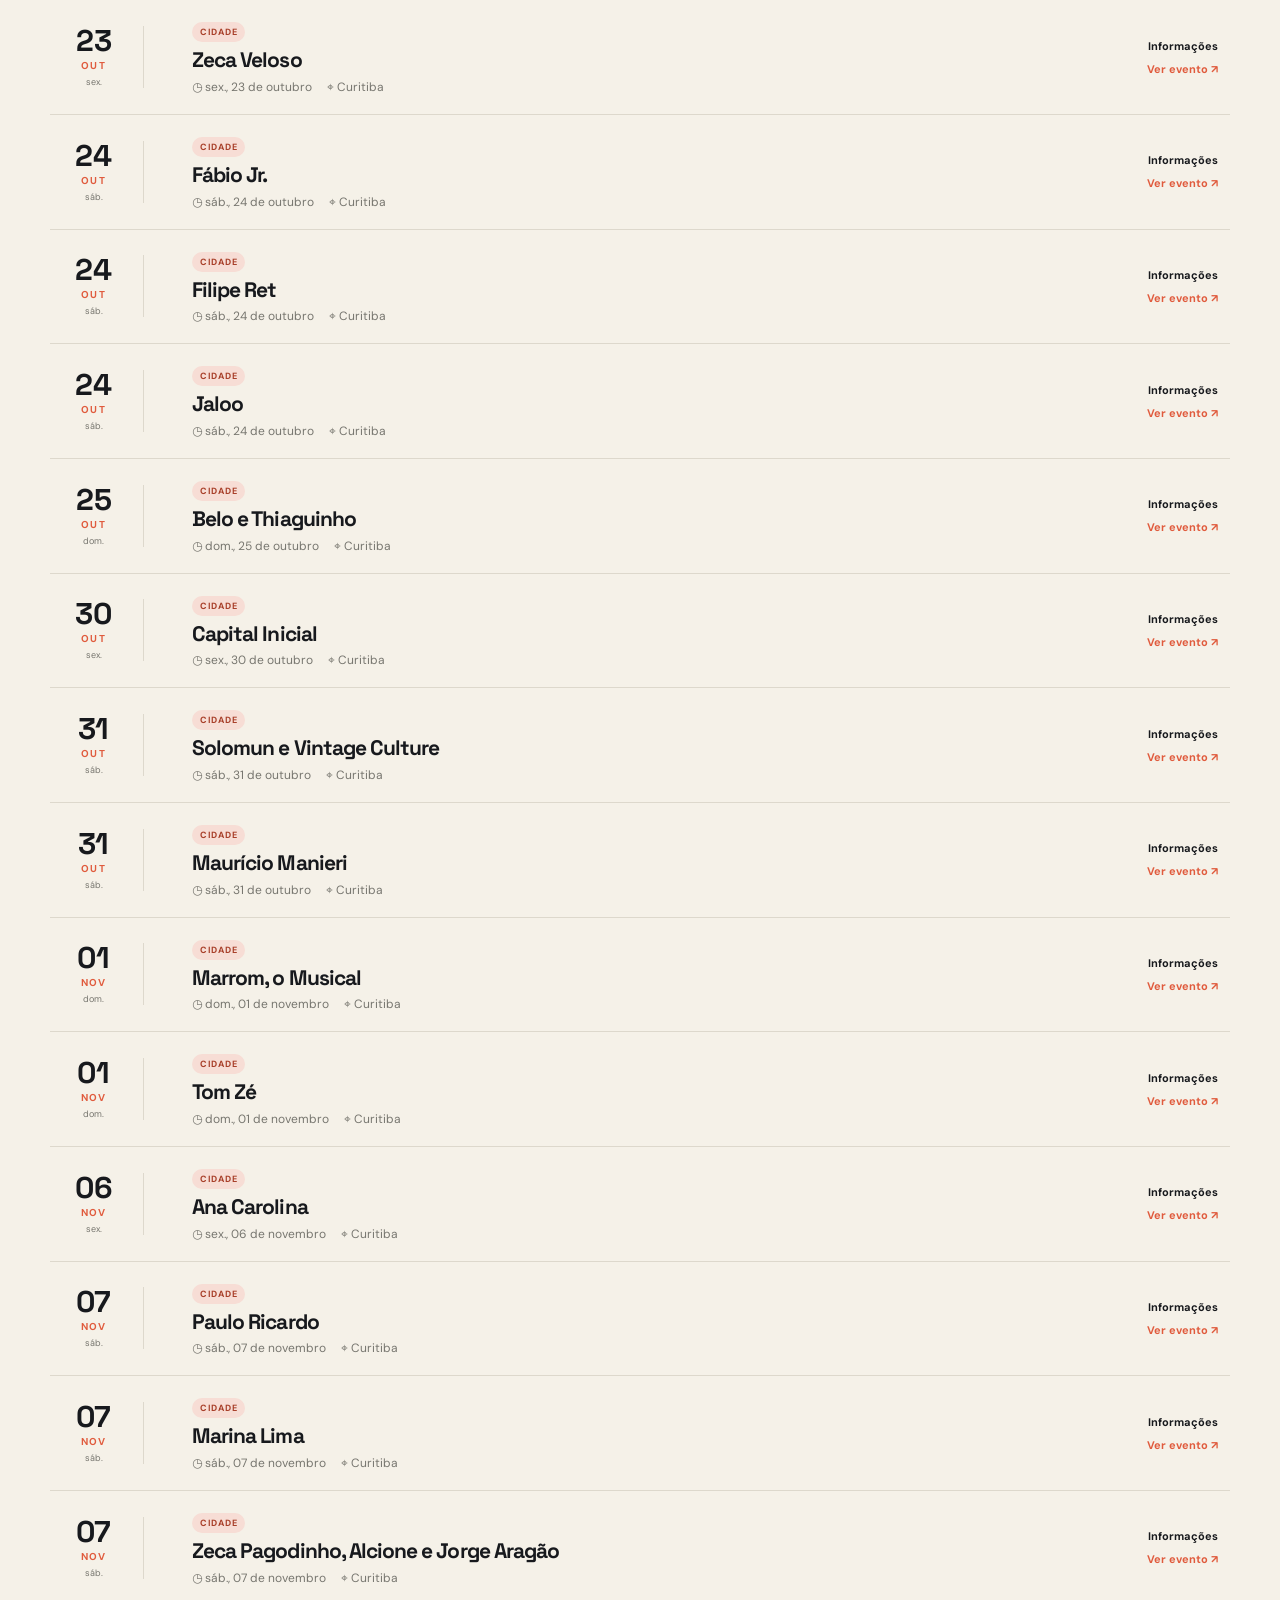
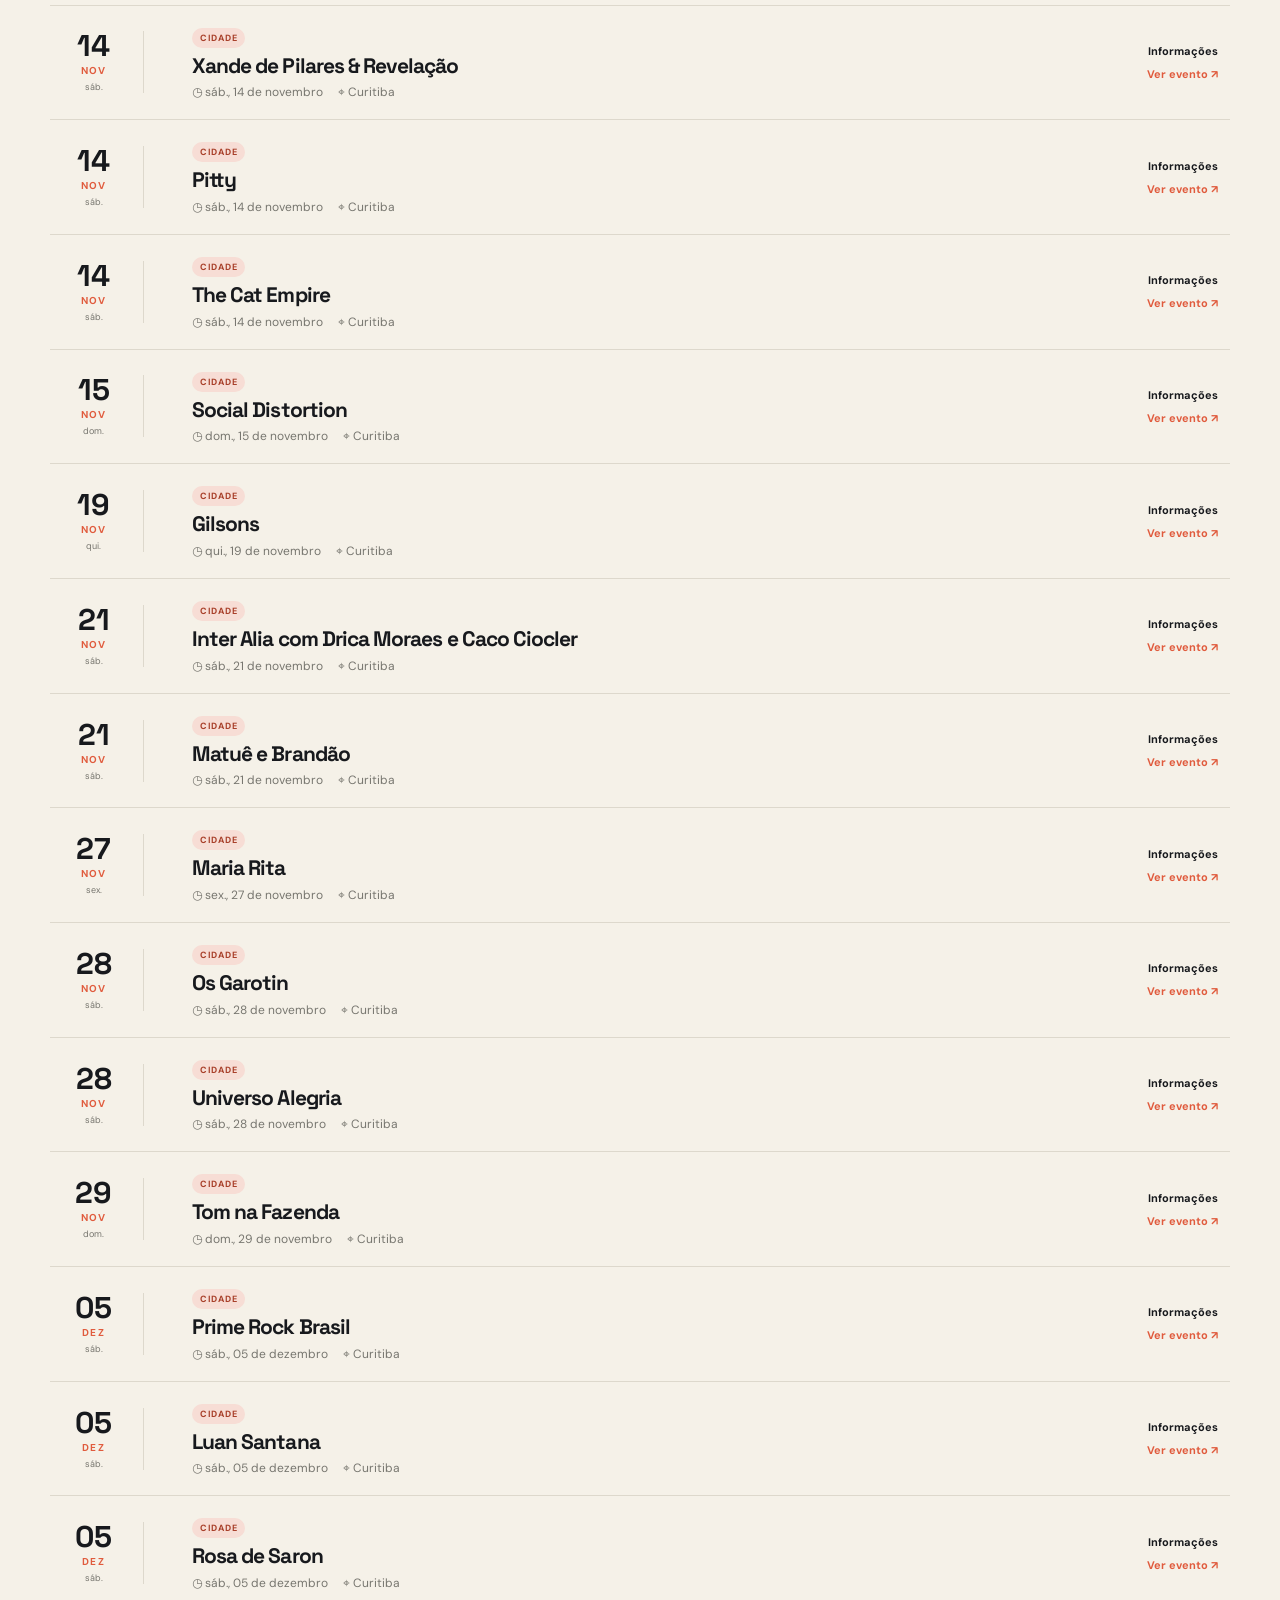
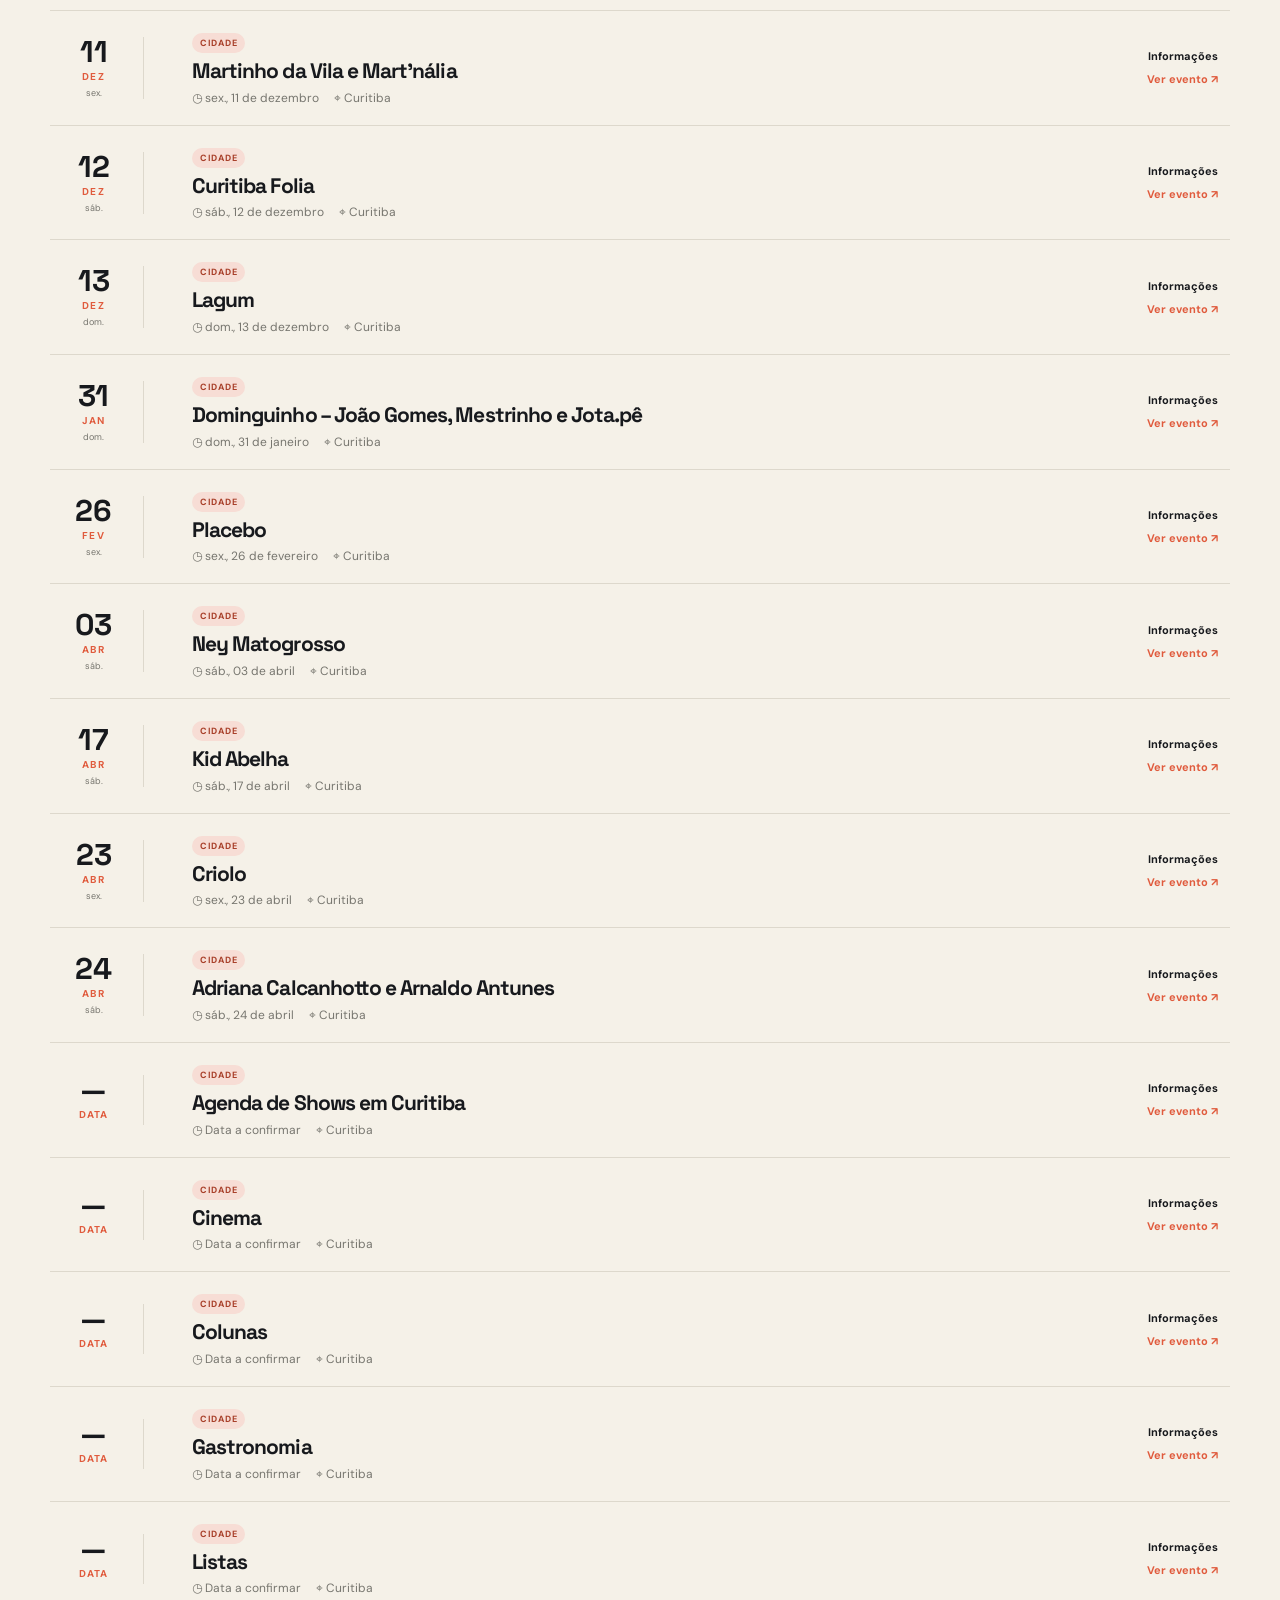
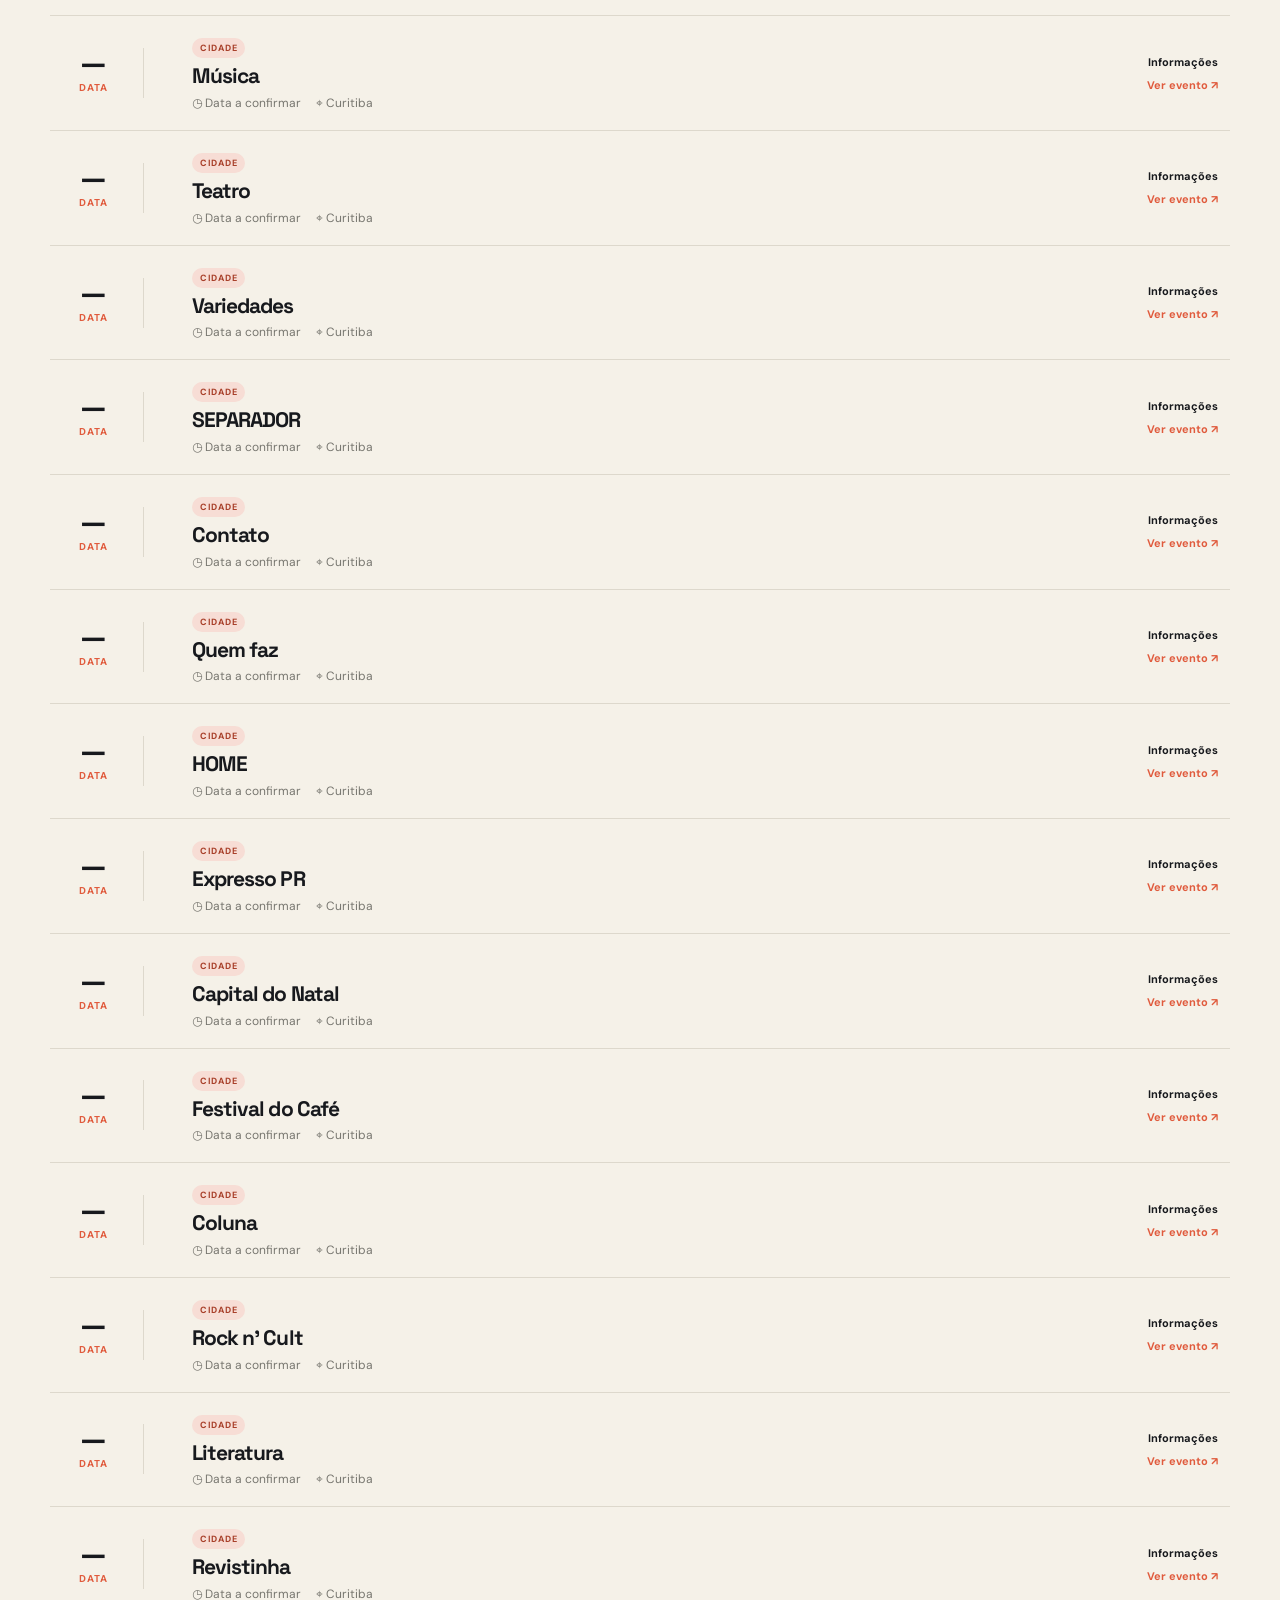
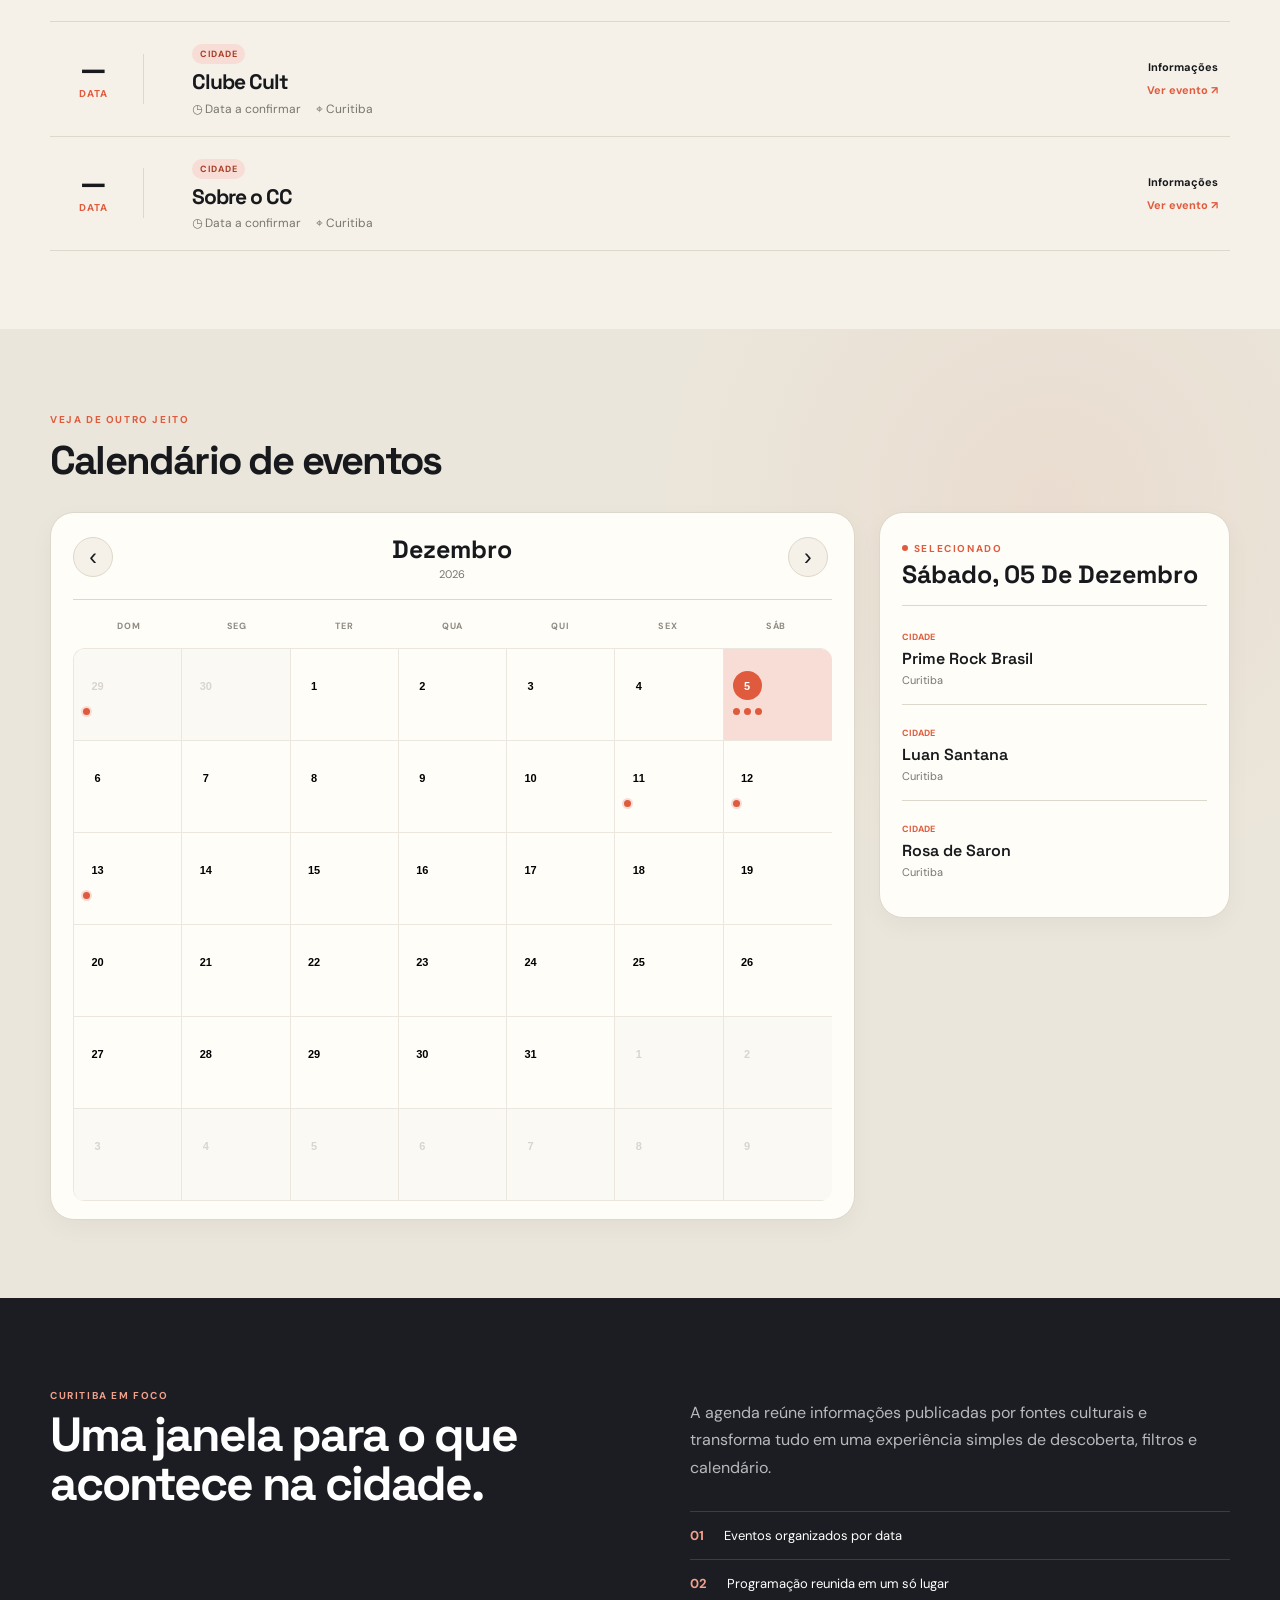
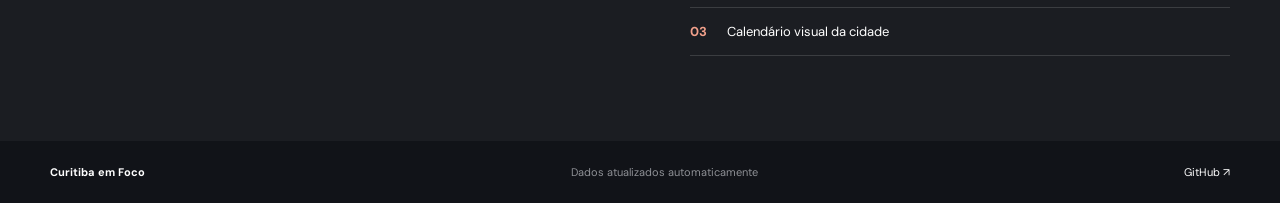
==== commit e1b49d7a: "Fix hero text and refresh app cache" ====
--- a/docs/index.html
+++ b/docs/index.html
@@ -28,7 +28,7 @@
     <div>
       <span class="eyebrow"><span class="live-dot"></span> Curitiba acontecendo agora</span>
       <h1>O que está<br><em>em foco</em> na cidade.</h1>
-      <p>Um ponto de encontro para descobrir o que está acontecendo em Curitiba — de filmes em cartaz e exposições a shows, teatro, eventos em parques e programação pública.</p>
+      <p>Um ponto de encontro para descobrir o que está acontecendo em Curitiba, de filmes em cartaz e exposições a shows, teatro, eventos em parques e programação pública.</p>
       <div class="intro-meta"><span id="event-count">— eventos</span><span>•</span><span id="last-update">Atualizando…</span></div>
     </div>
     <aside class="weather-card">
@@ -108,6 +108,6 @@
   <div class="event-action"><span class="price"></span><a class="event-link" target="_blank" rel="noreferrer">Ver evento ↗</a></div>
 </article>
 </template>
-<script src="./app.js?v=9" defer></script>
+<script src="./app.js?v=10" defer></script>
 </body>
 </html>
--- a/docs/styles.css
+++ b/docs/styles.css
@@ -92,10 +92,11 @@
 /* Marca — a mira fica literalmente atrás da palavra Foco */
 .brand-focus{position:relative}
 .focus-word{position:relative;display:inline-block;padding:0 2px}
-.focus-word .focus-ring{position:absolute;z-index:0;left:calc(50% + 3px);top:50%;margin:0;width:34px;height:34px;transform:translate(-50%,-50%);opacity:.5}
+.focus-word .focus-ring{position:absolute;z-index:0;left:50%;top:50%;margin:0;width:34px;height:34px;transform:translate(-50%,-50%);opacity:.5;animation:focusInfinity 5s ease-in-out infinite}
 .focus-word .focus-ring:before{height:43px}
 .focus-word .focus-ring:after{width:43px}
 .focus-word b{position:relative;z-index:1}
+@keyframes focusInfinity{0%{transform:translate(-50%,-50%) translateX(-52px) translateY(0) rotate(0deg)}12.5%{transform:translate(-50%,-50%) translateX(-36px) translateY(-15px) rotate(45deg)}25%{transform:translate(-50%,-50%) translateX(0) translateY(-20px) rotate(90deg)}37.5%{transform:translate(-50%,-50%) translateX(36px) translateY(-15px) rotate(135deg)}50%{transform:translate(-50%,-50%) translateX(52px) translateY(0) rotate(180deg)}62.5%{transform:translate(-50%,-50%) translateX(36px) translateY(15px) rotate(225deg)}75%{transform:translate(-50%,-50%) translateX(0) translateY(20px) rotate(270deg)}87.5%{transform:translate(-50%,-50%) translateX(-36px) translateY(15px) rotate(315deg)}100%{transform:translate(-50%,-50%) translateX(-52px) translateY(0) rotate(360deg)}}
 
 /* Clima — leitura rápida do agora + próximos dias */
 .weather-card{height:auto;min-height:350px}
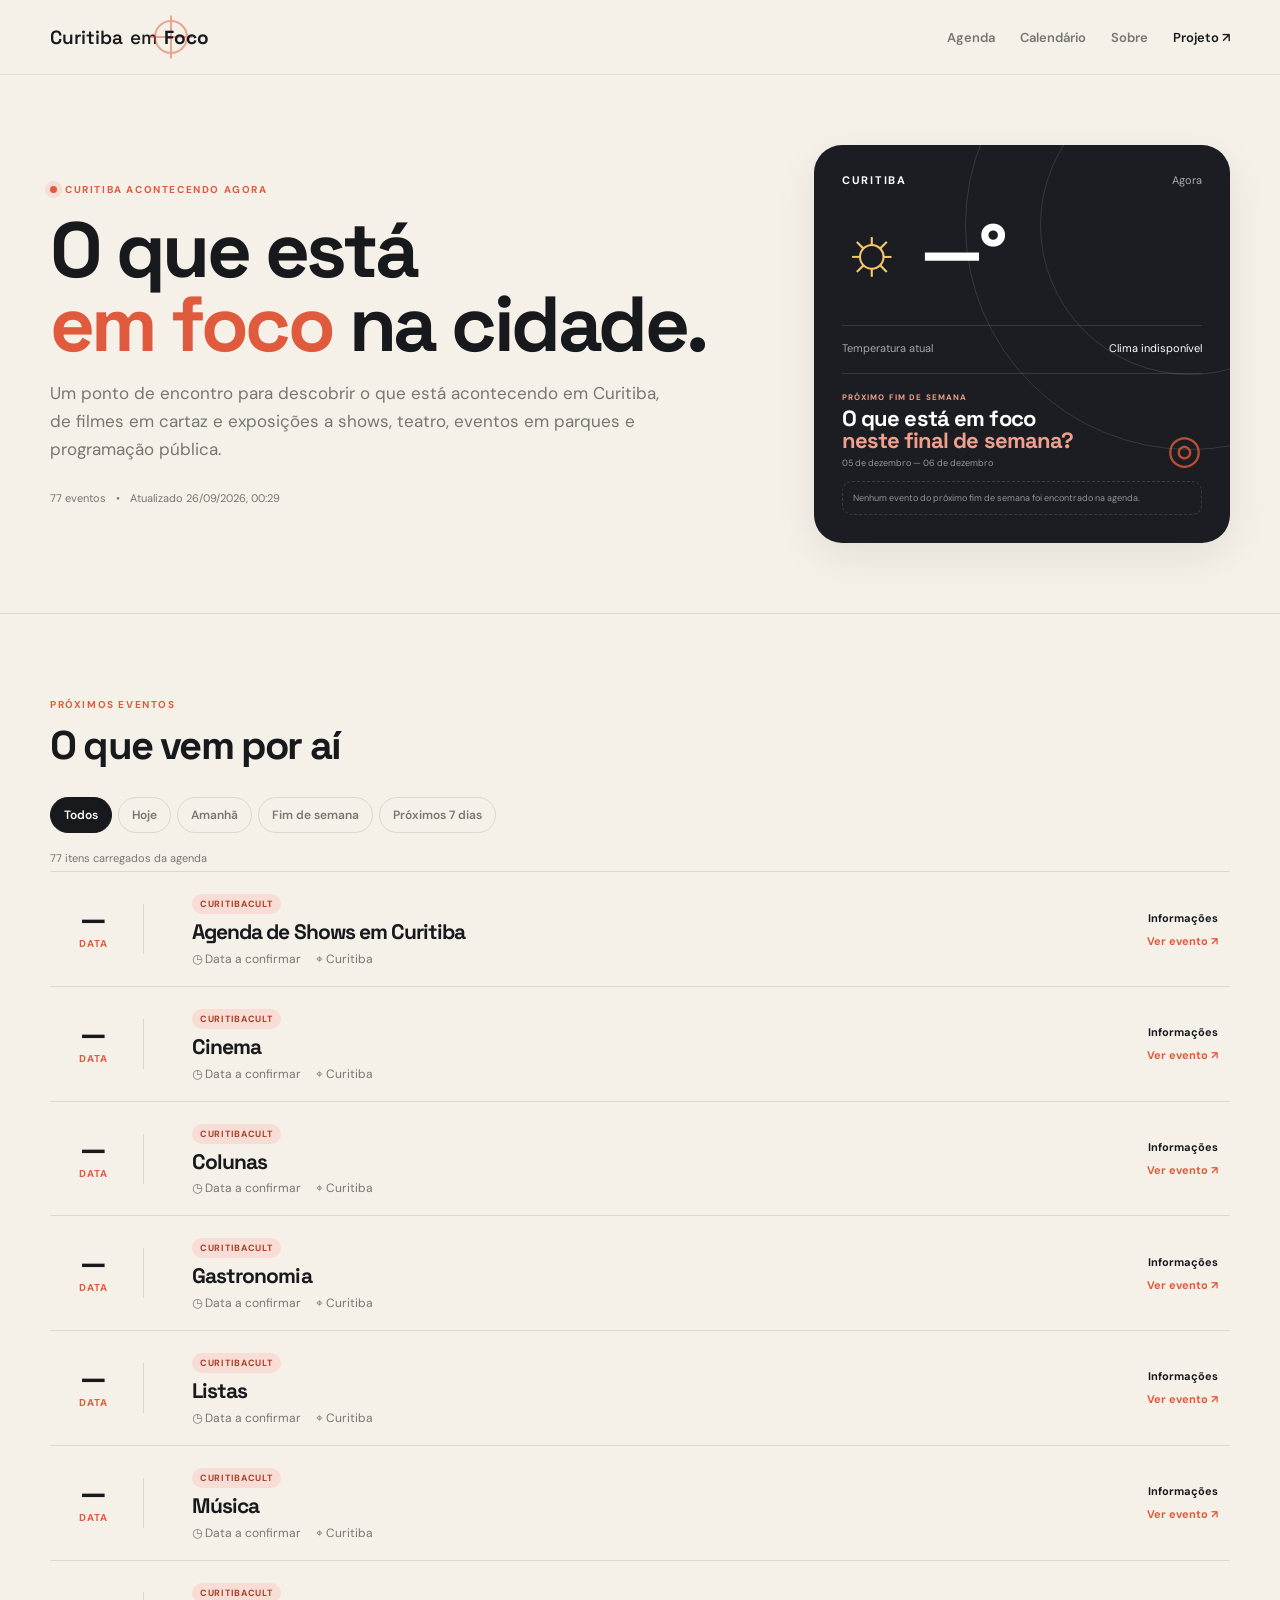
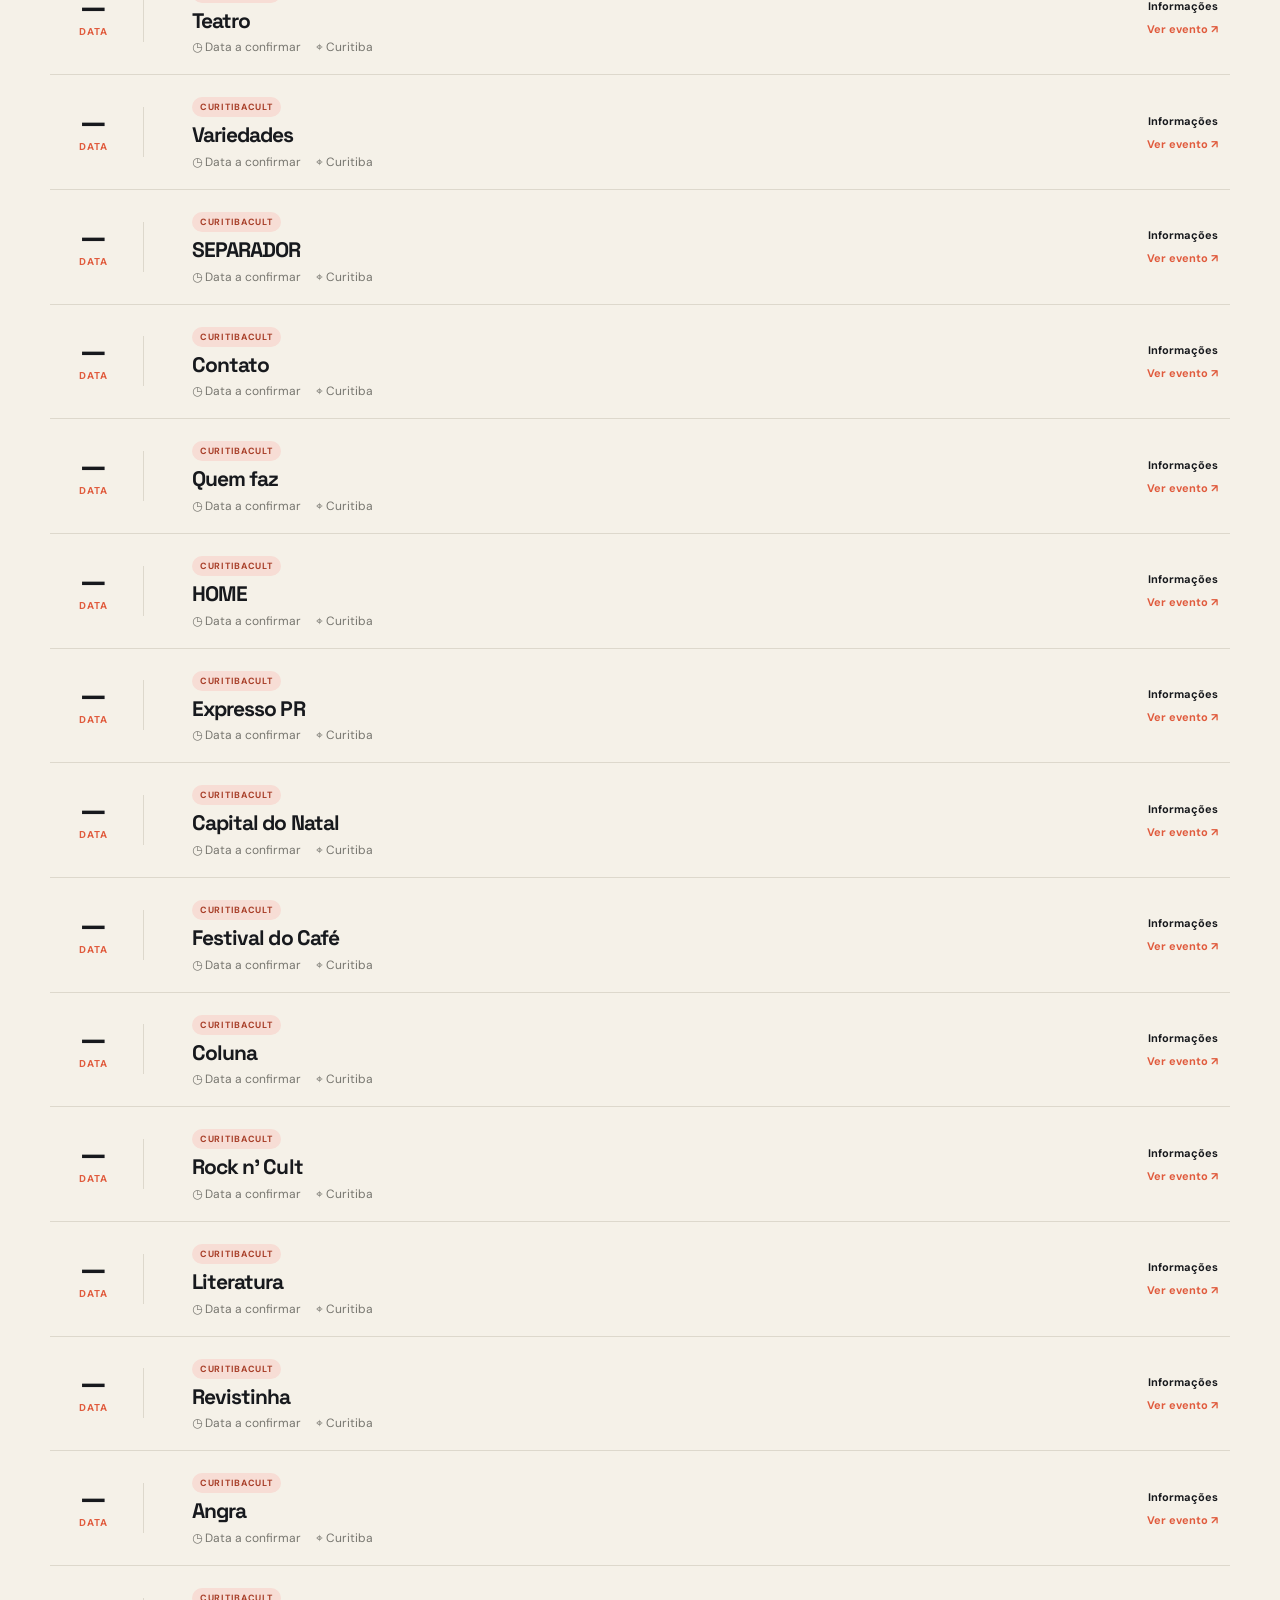
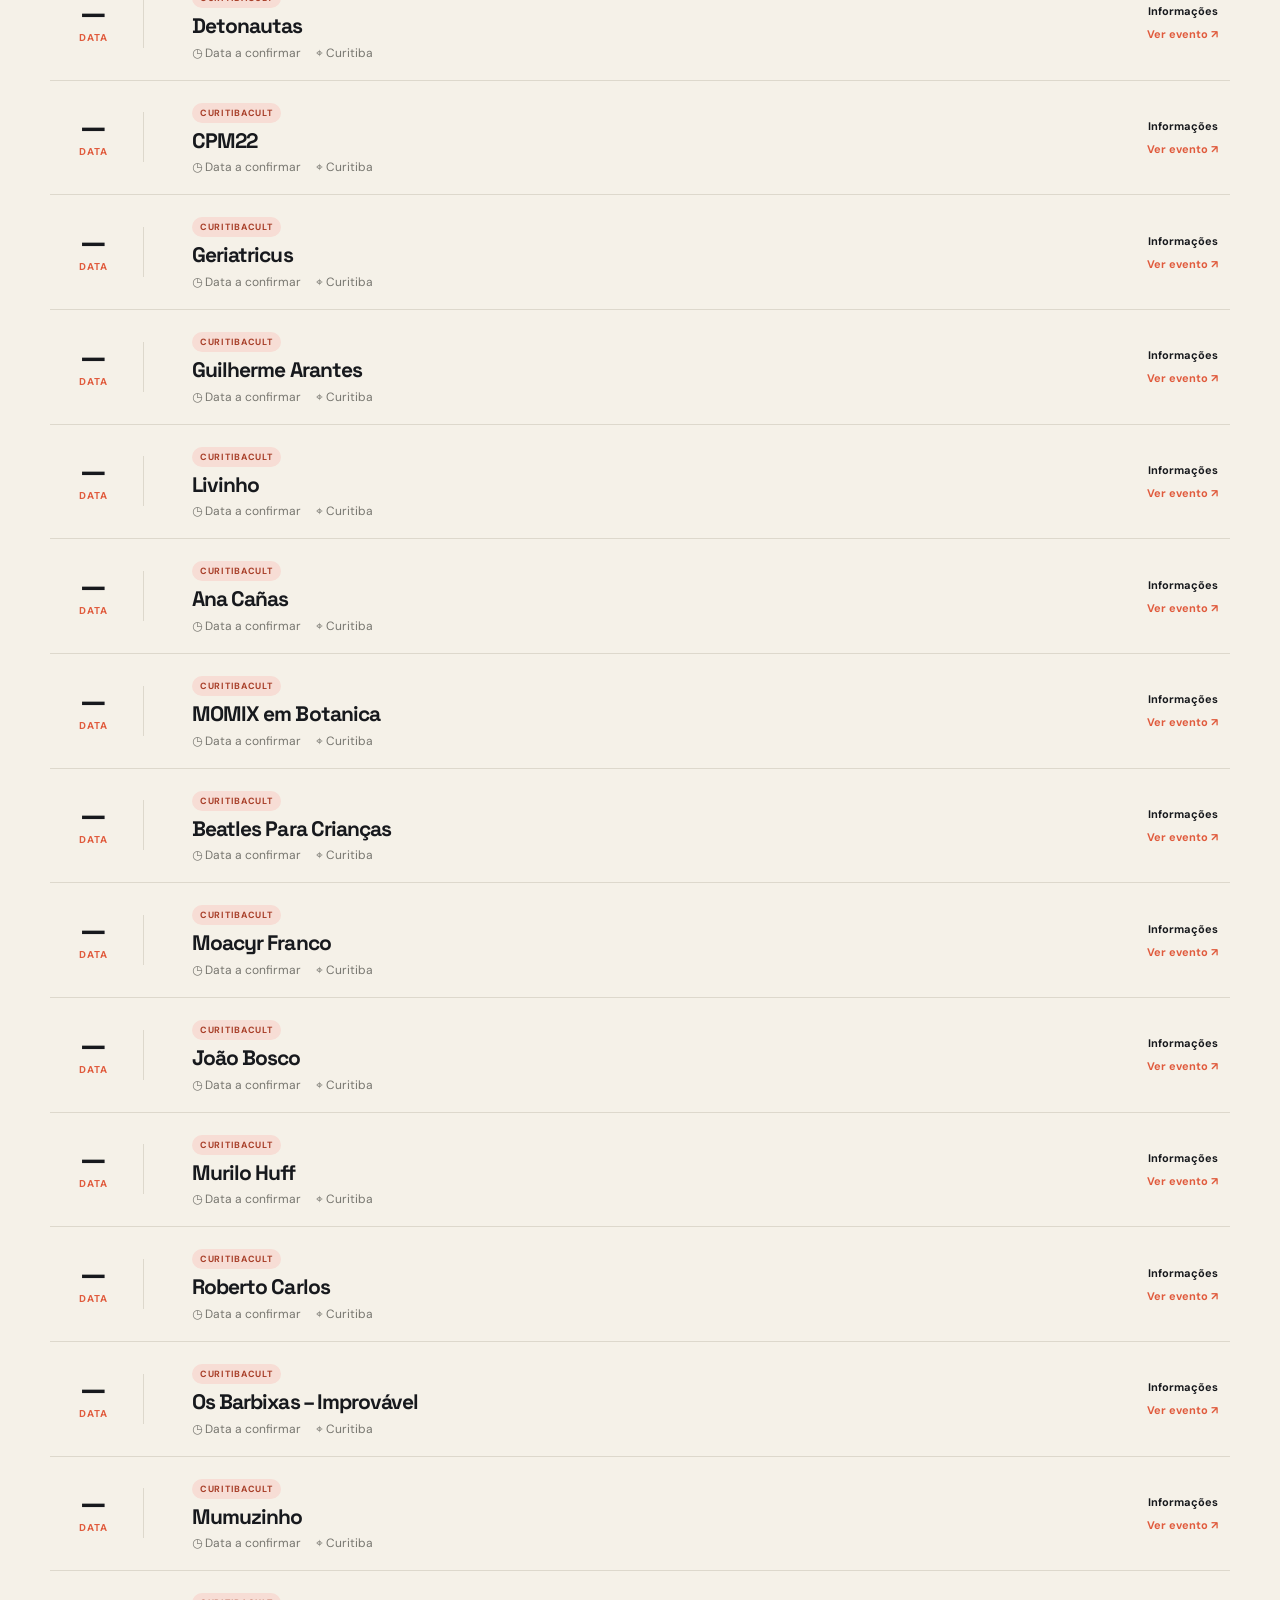
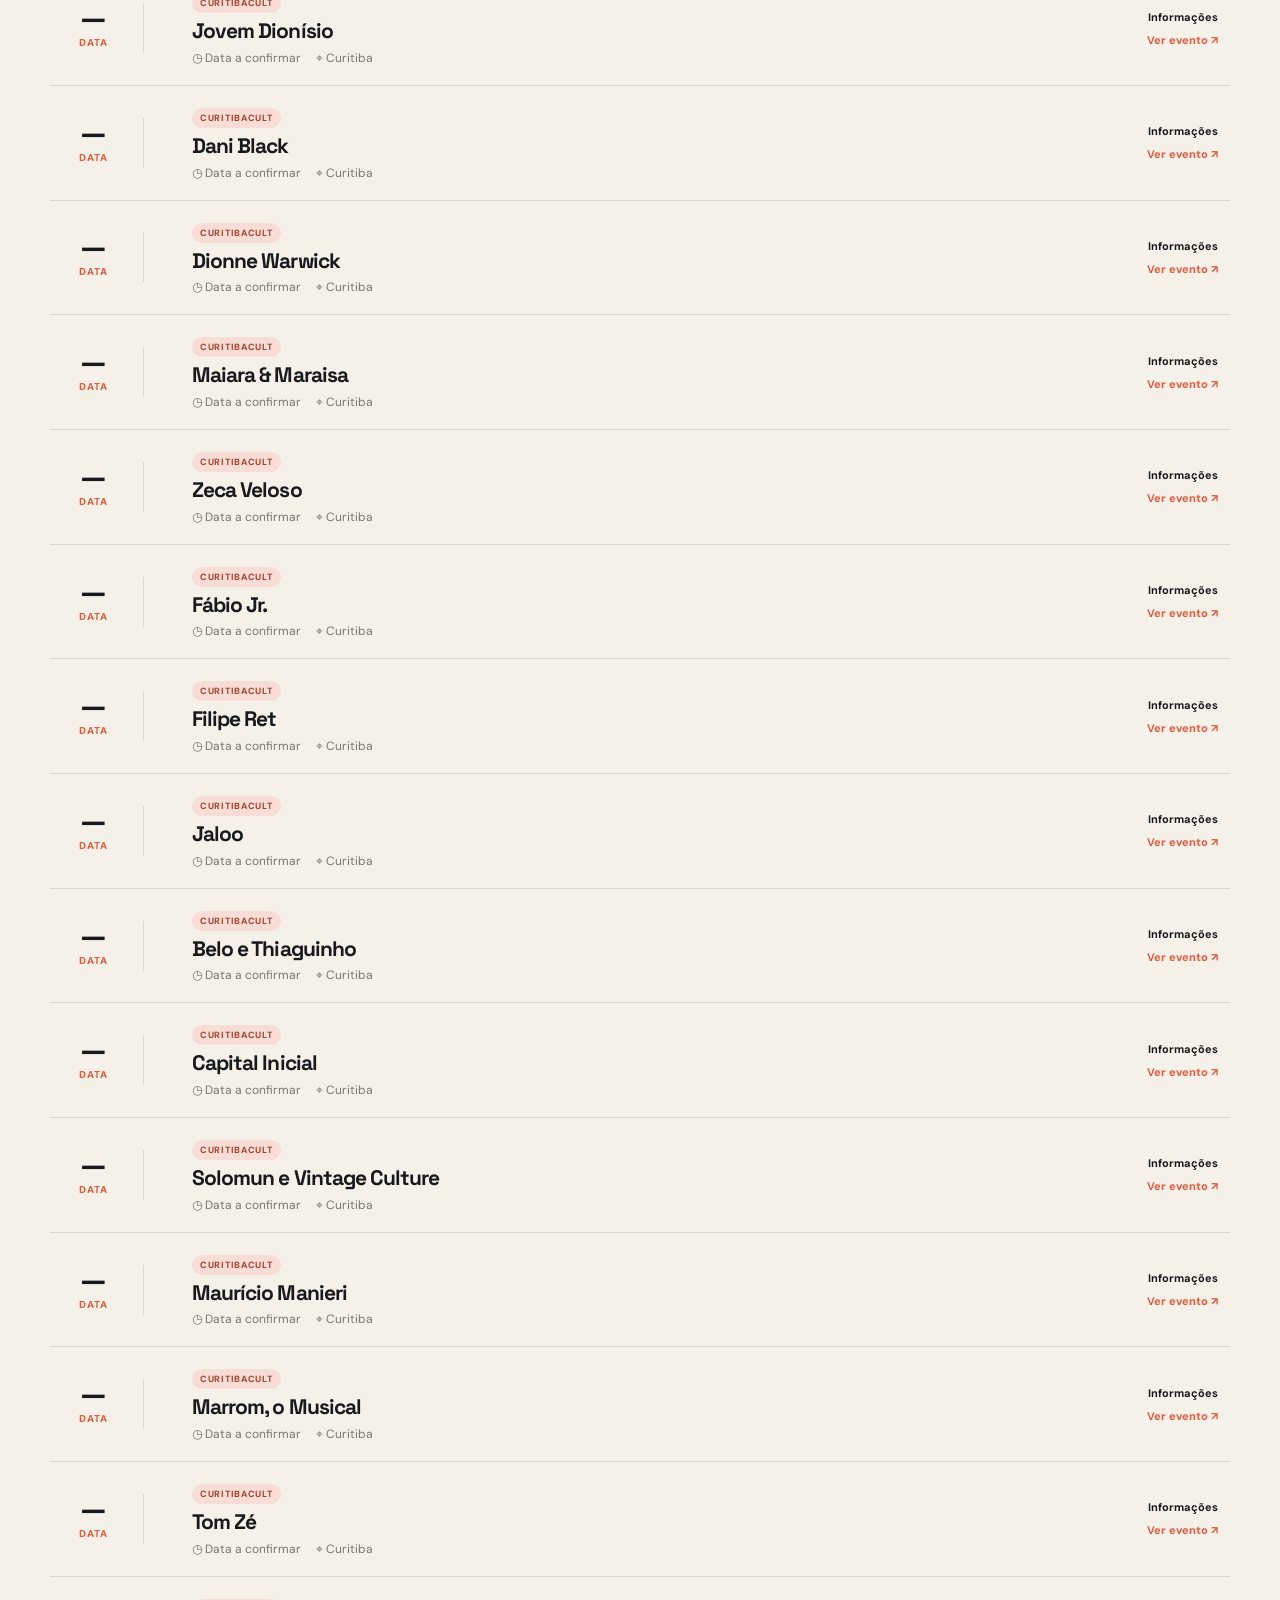
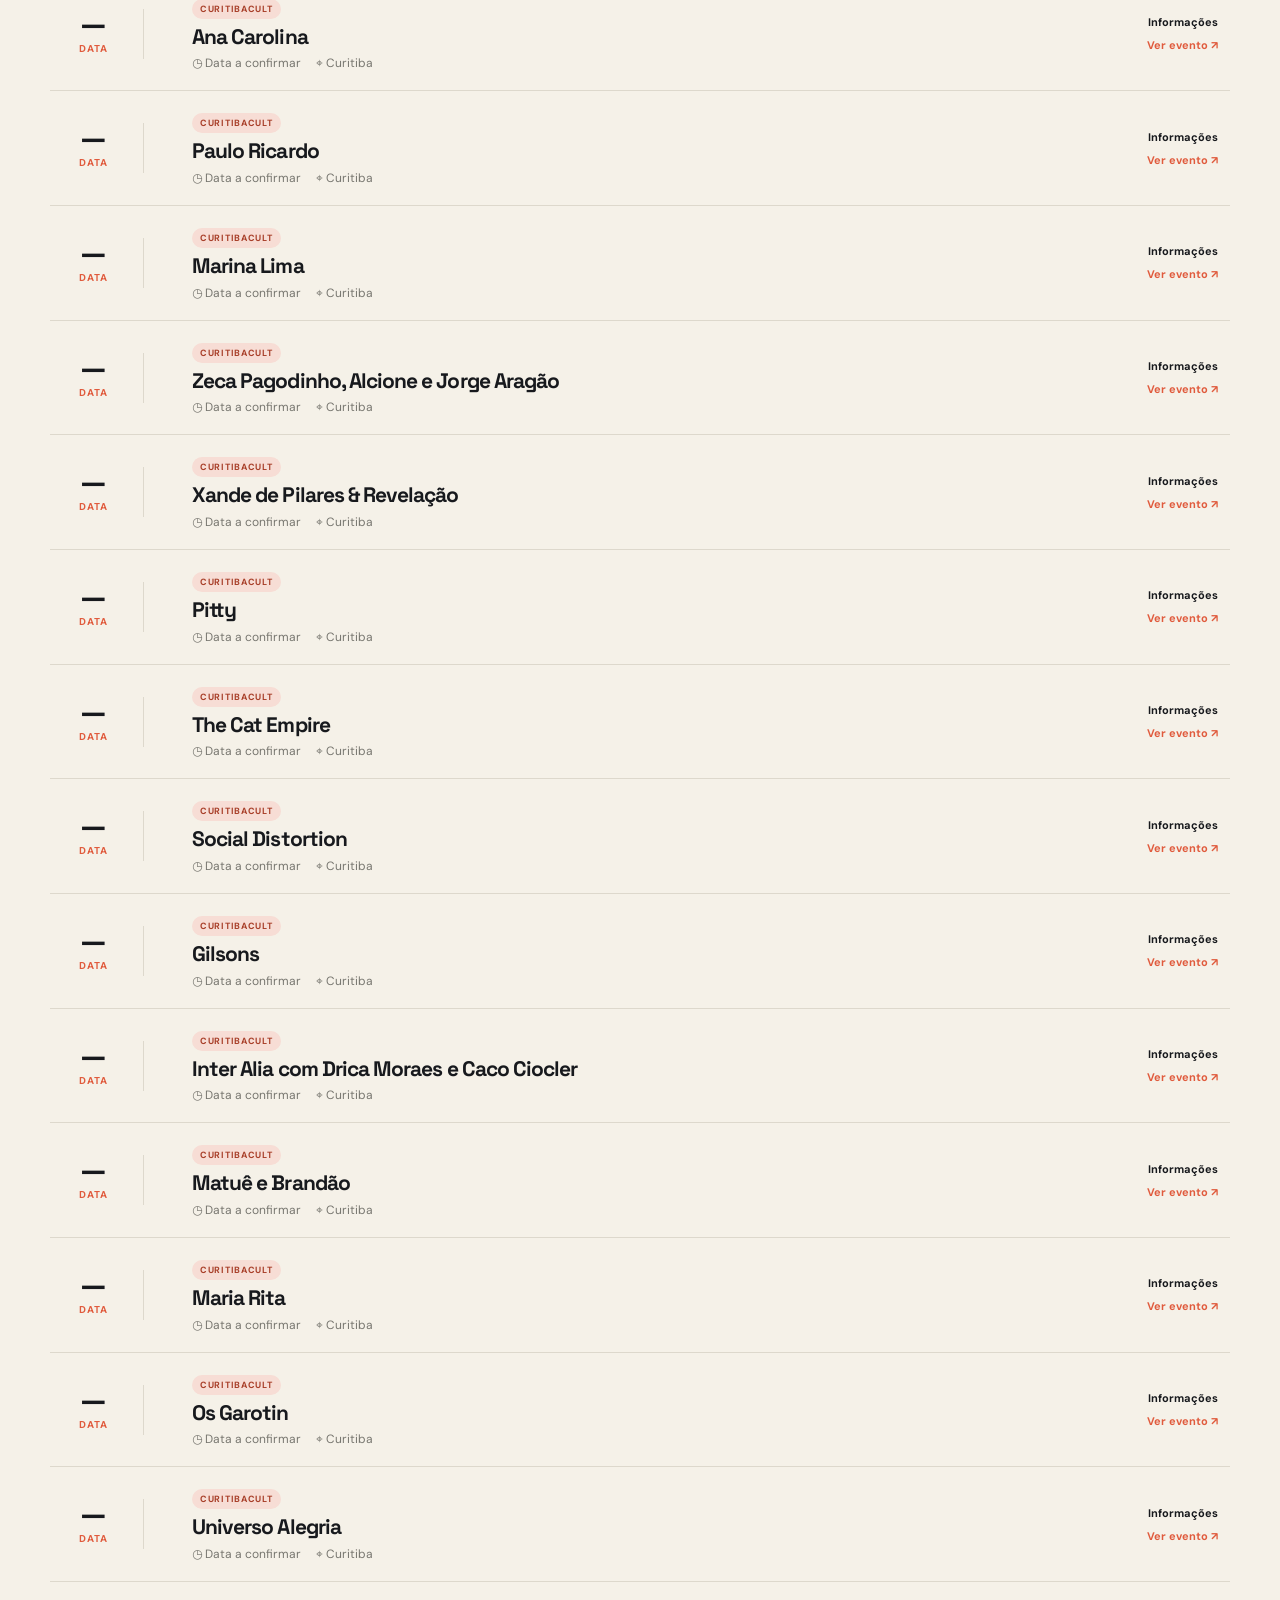
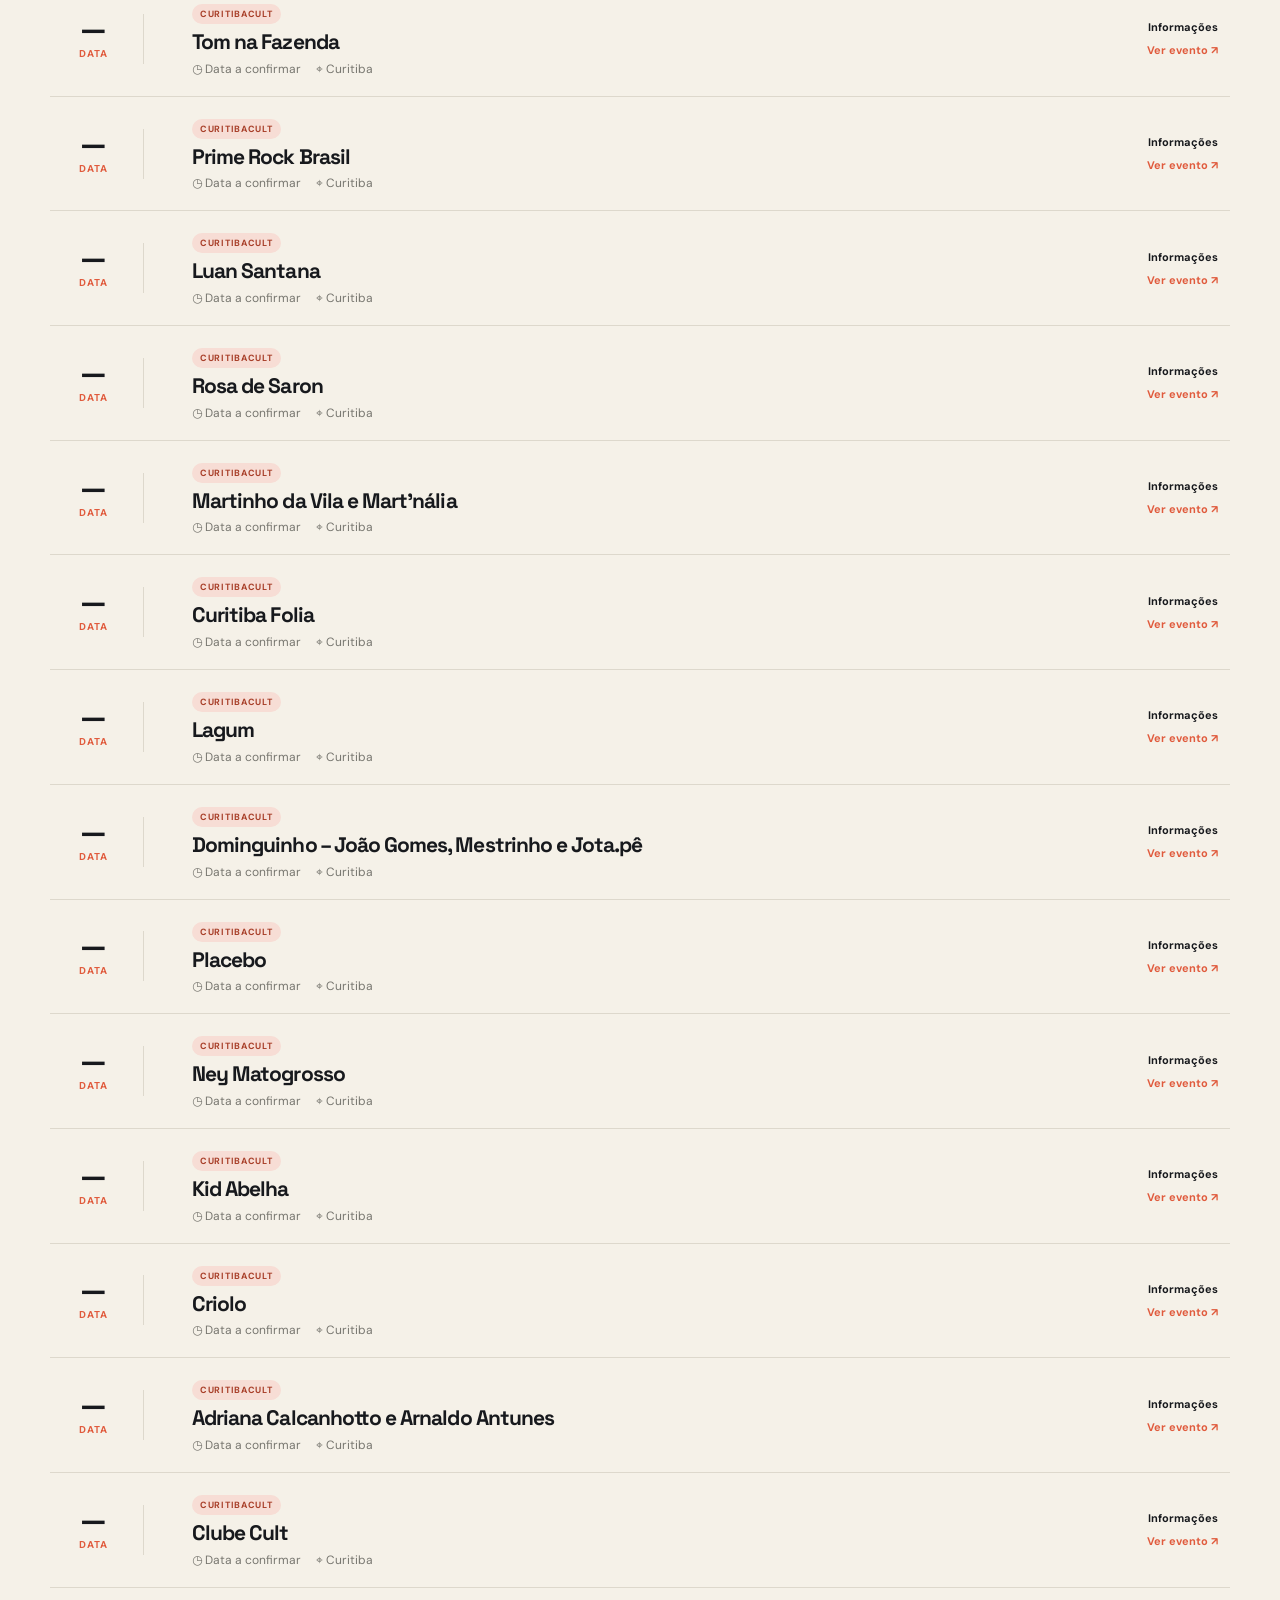
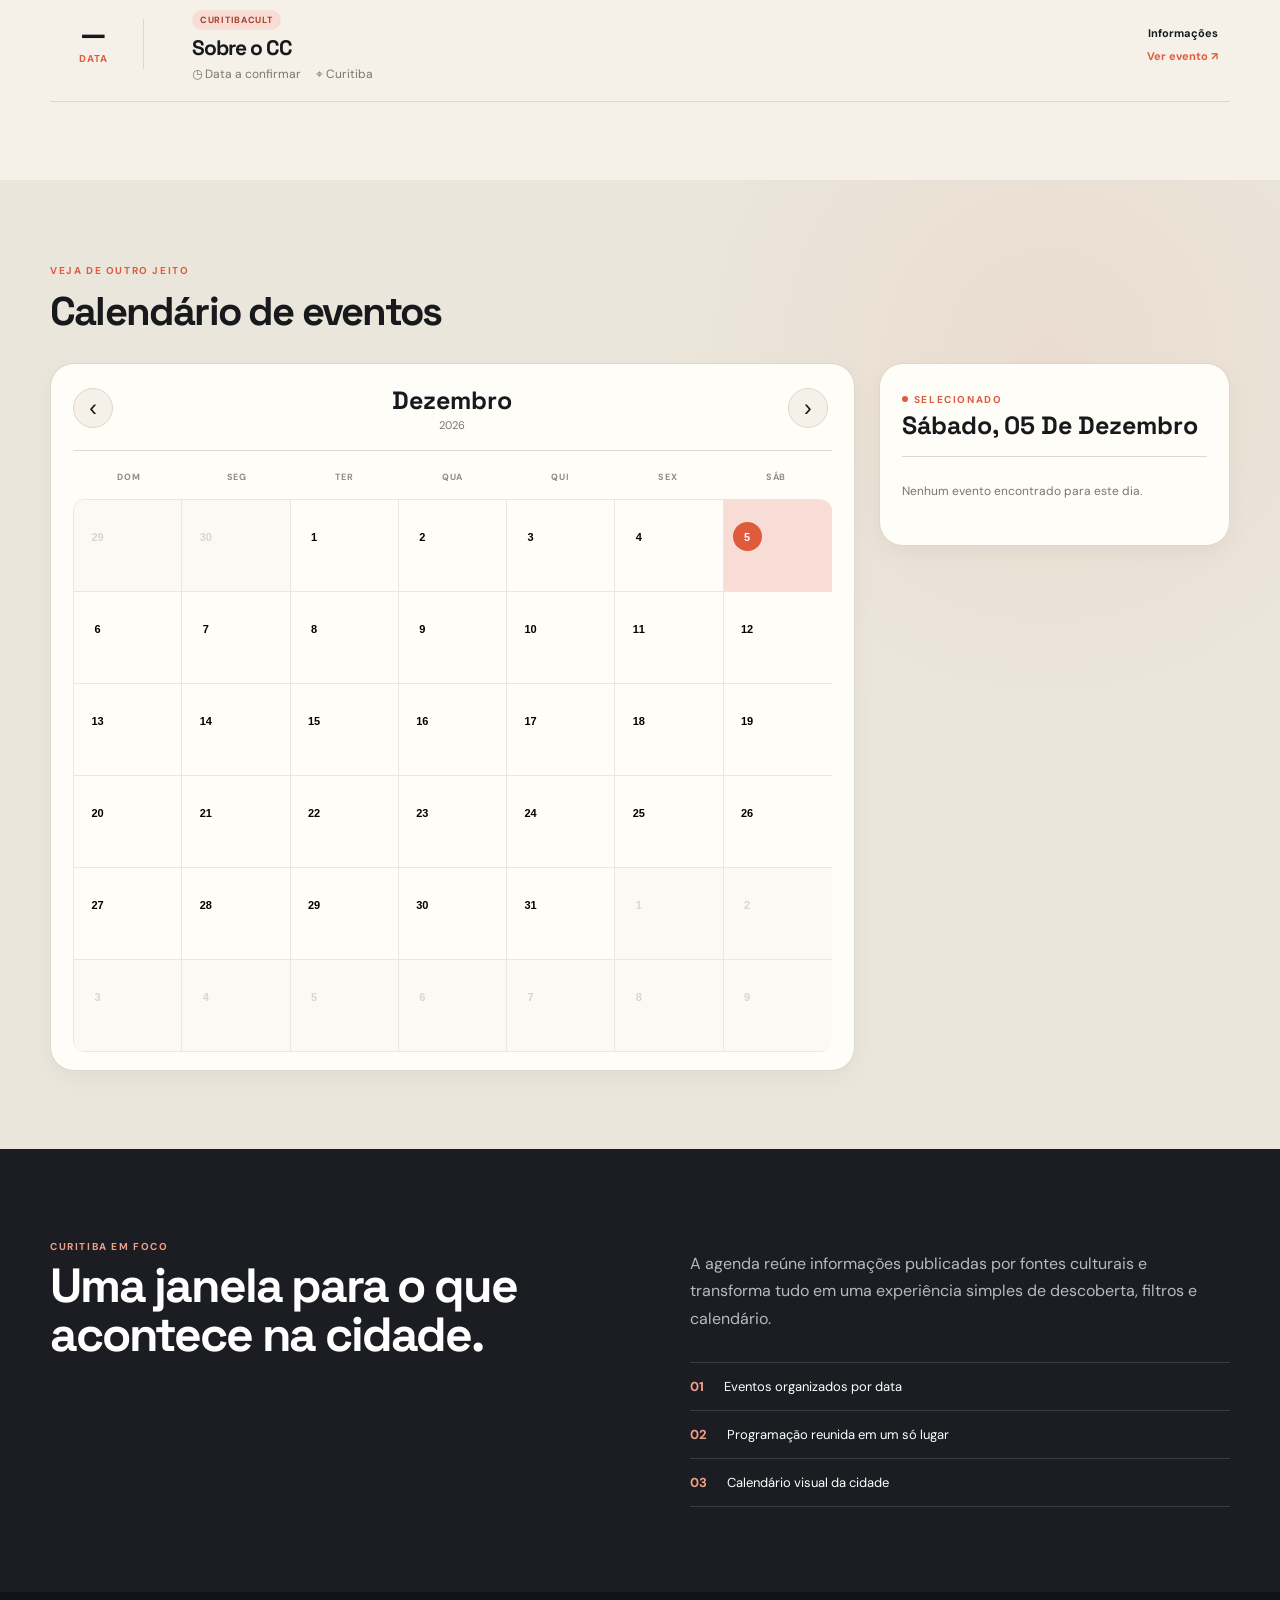
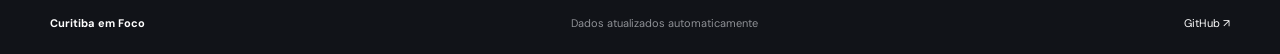
==== commit 0069b7d3: "Refresh stylesheet cache" ====
--- a/docs/index.html
+++ b/docs/index.html
@@ -9,7 +9,7 @@
 <link rel="preconnect" href="https://fonts.googleapis.com">
 <link rel="preconnect" href="https://fonts.gstatic.com" crossorigin>
 <link href="https://fonts.googleapis.com/css2?family=DM+Sans:wght@400;500;600;700&family=Space+Grotesk:wght@500;600;700&display=swap" rel="stylesheet">
-<link rel="stylesheet" href="./styles.css">
+<link rel="stylesheet" href="./styles.css?v=10">
 </head>
 <body>
 <header class="site-header">
--- a/docs/styles.css
+++ b/docs/styles.css
@@ -91,12 +91,22 @@
 
 /* Marca — a mira fica literalmente atrás da palavra Foco */
 .brand-focus{position:relative}
-.focus-word{position:relative;display:inline-block;padding:0 2px}
+.focus-word{position:static;display:inline-block;padding:0 2px}
 .focus-word .focus-ring{position:absolute;z-index:0;left:50%;top:50%;margin:0;width:34px;height:34px;transform:translate(-50%,-50%);opacity:.5;animation:focusInfinity 5s ease-in-out infinite}
 .focus-word .focus-ring:before{height:43px}
 .focus-word .focus-ring:after{width:43px}
 .focus-word b{position:relative;z-index:1}
-@keyframes focusInfinity{0%{transform:translate(-50%,-50%) translateX(-52px) translateY(0) rotate(0deg)}12.5%{transform:translate(-50%,-50%) translateX(-36px) translateY(-15px) rotate(45deg)}25%{transform:translate(-50%,-50%) translateX(0) translateY(-20px) rotate(90deg)}37.5%{transform:translate(-50%,-50%) translateX(36px) translateY(-15px) rotate(135deg)}50%{transform:translate(-50%,-50%) translateX(52px) translateY(0) rotate(180deg)}62.5%{transform:translate(-50%,-50%) translateX(36px) translateY(15px) rotate(225deg)}75%{transform:translate(-50%,-50%) translateX(0) translateY(20px) rotate(270deg)}87.5%{transform:translate(-50%,-50%) translateX(-36px) translateY(15px) rotate(315deg)}100%{transform:translate(-50%,-50%) translateX(-52px) translateY(0) rotate(360deg)}}
+@keyframes focusInfinity{
+0%{transform:translate(-50%,-50%) translate(-32px,0) rotate(0deg)}
+12.5%{transform:translate(-50%,-50%) translate(-20px,-10px) rotate(45deg)}
+25%{transform:translate(-50%,-50%) translate(0,-14px) rotate(90deg)}
+37.5%{transform:translate(-50%,-50%) translate(20px,-10px) rotate(135deg)}
+50%{transform:translate(-50%,-50%) translate(32px,0) rotate(180deg)}
+62.5%{transform:translate(-50%,-50%) translate(20px,10px) rotate(225deg)}
+75%{transform:translate(-50%,-50%) translate(0,14px) rotate(270deg)}
+87.5%{transform:translate(-50%,-50%) translate(-20px,10px) rotate(315deg)}
+100%{transform:translate(-50%,-50%) translate(-32px,0) rotate(360deg)}
+}
 
 /* Clima — leitura rápida do agora + próximos dias */
 .weather-card{height:auto;min-height:350px}
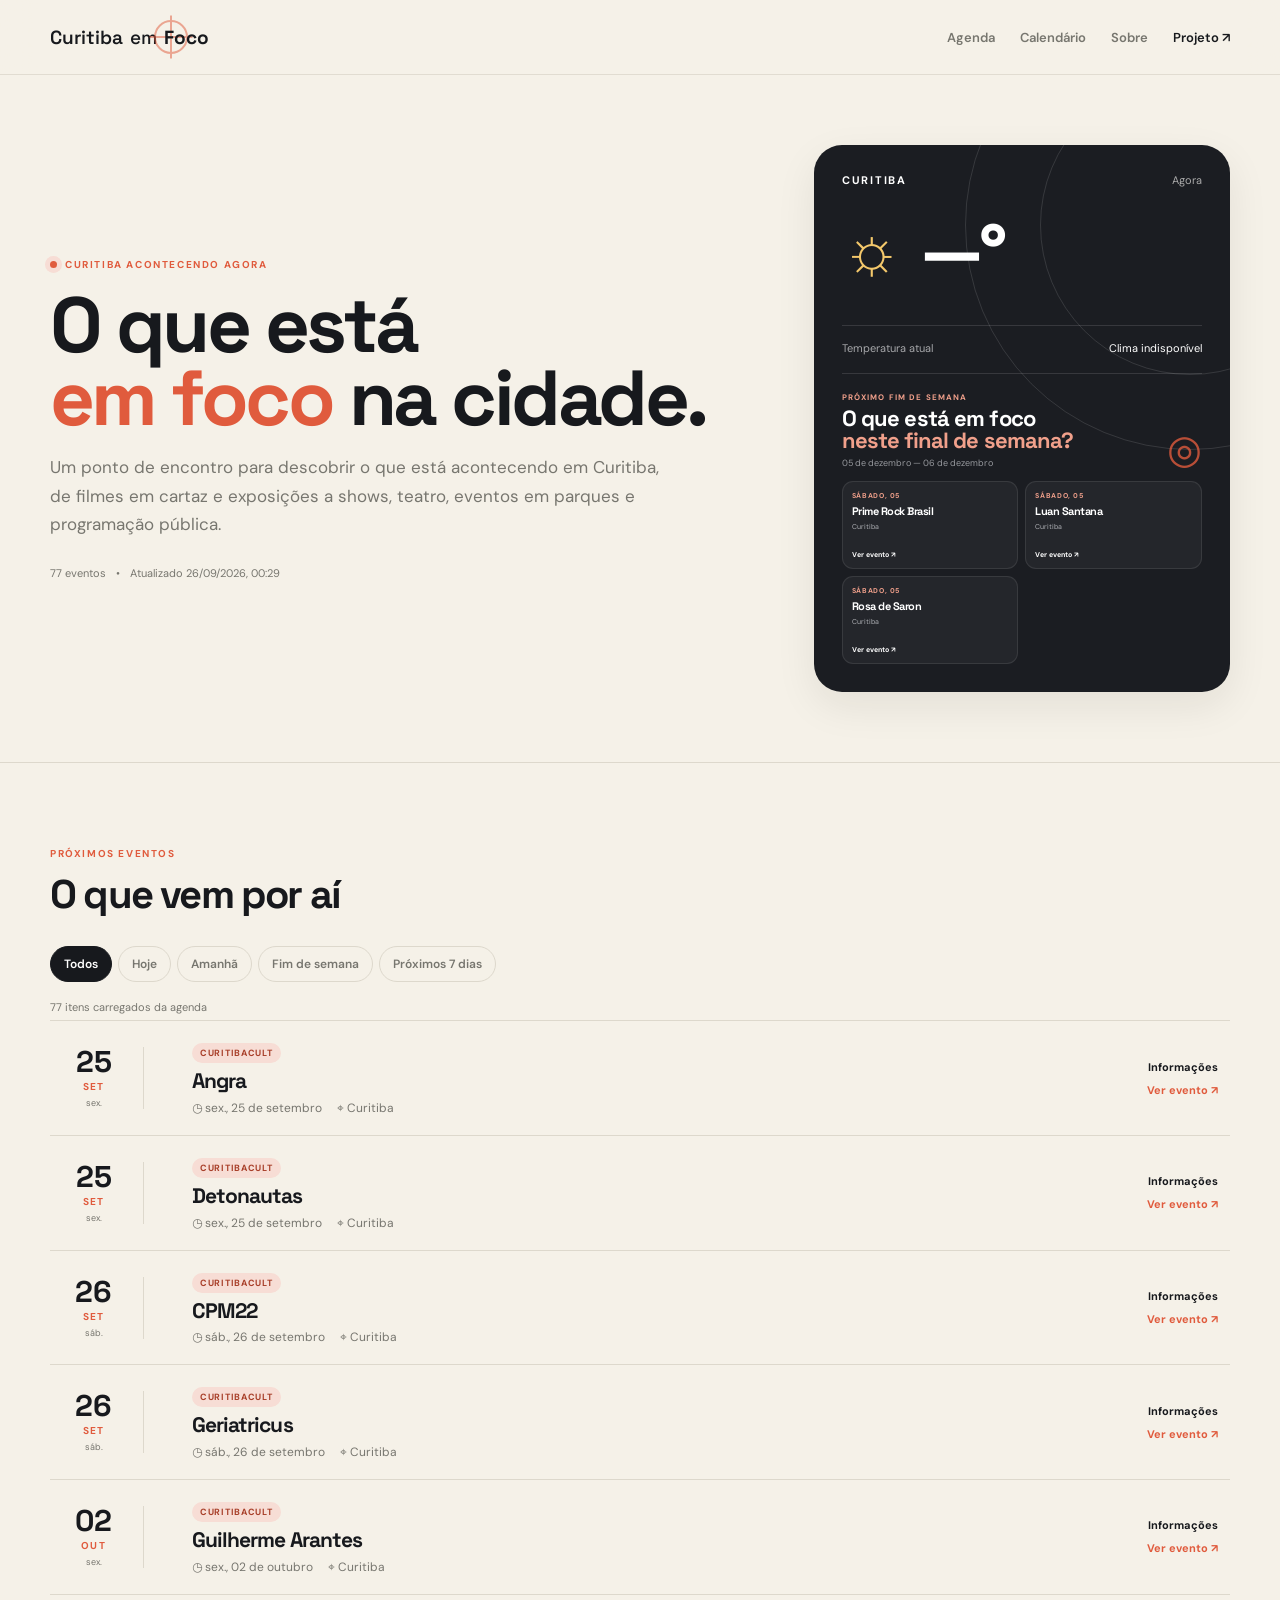
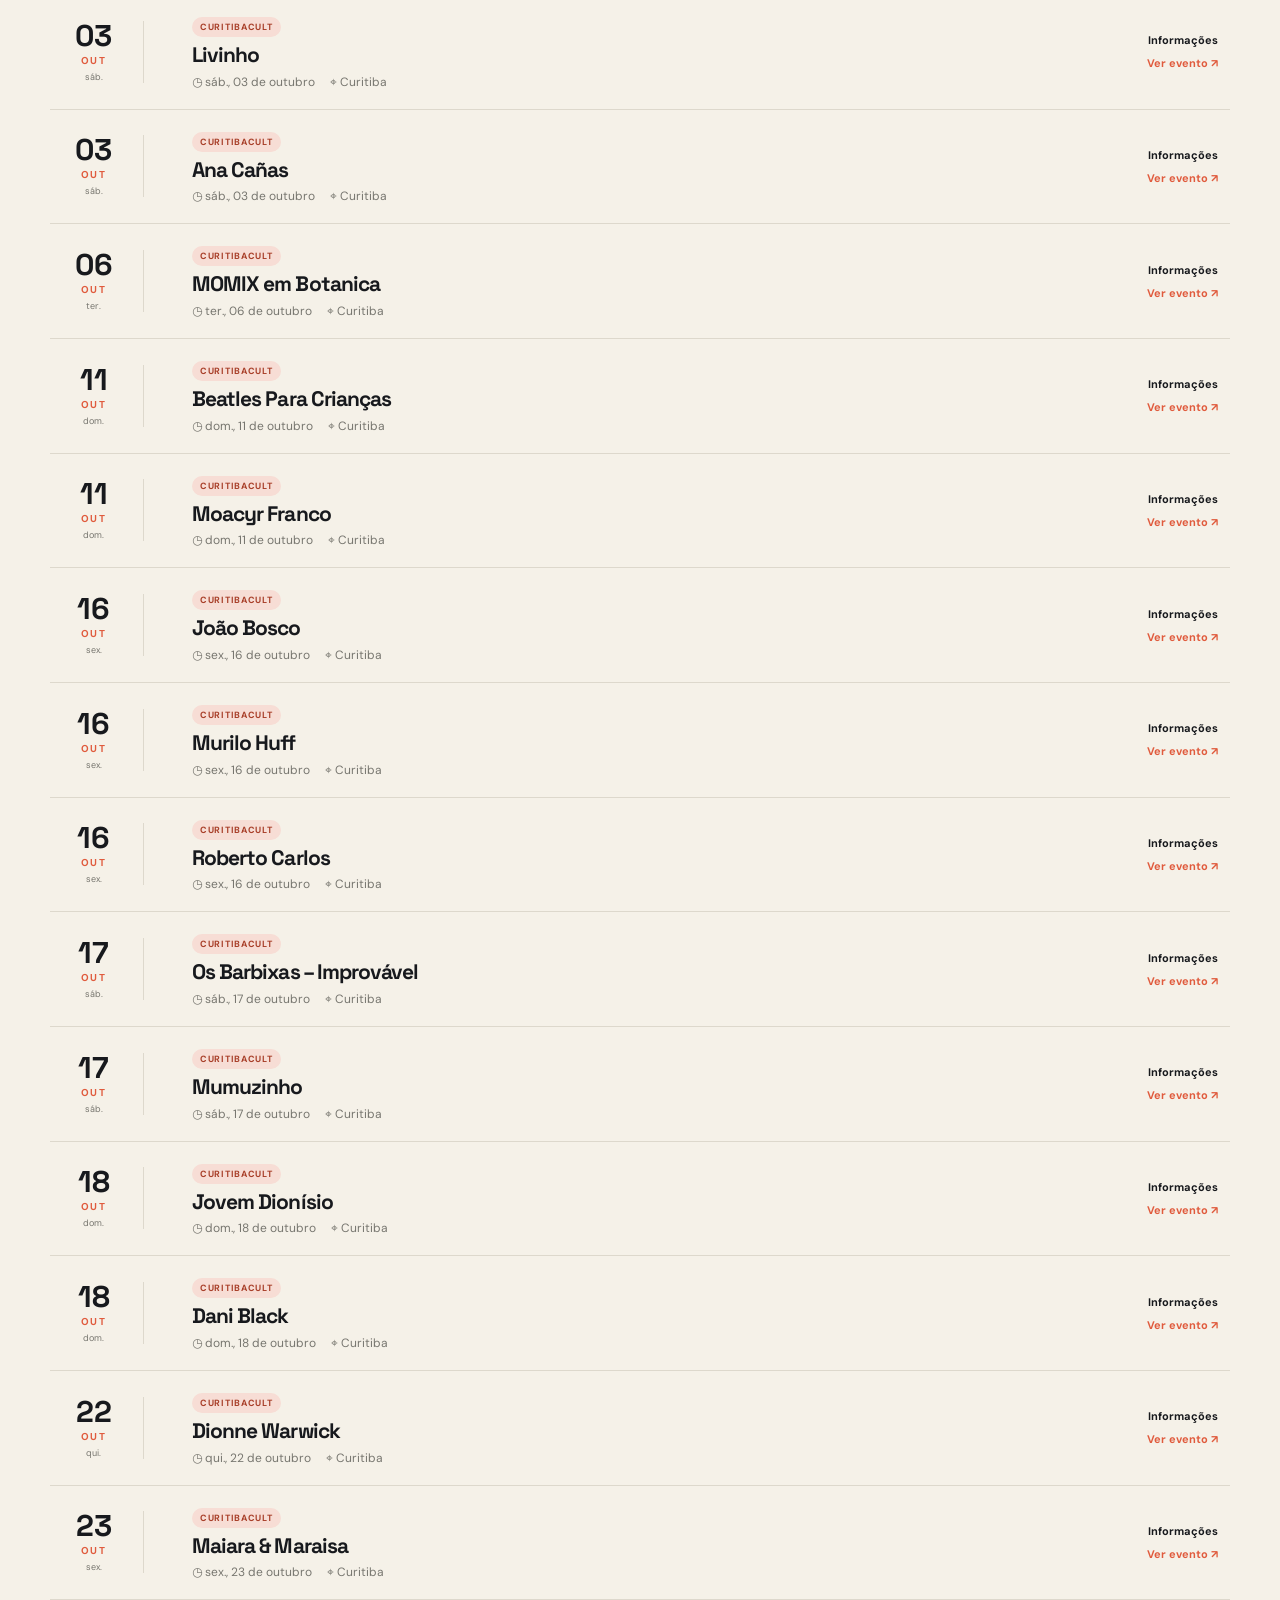
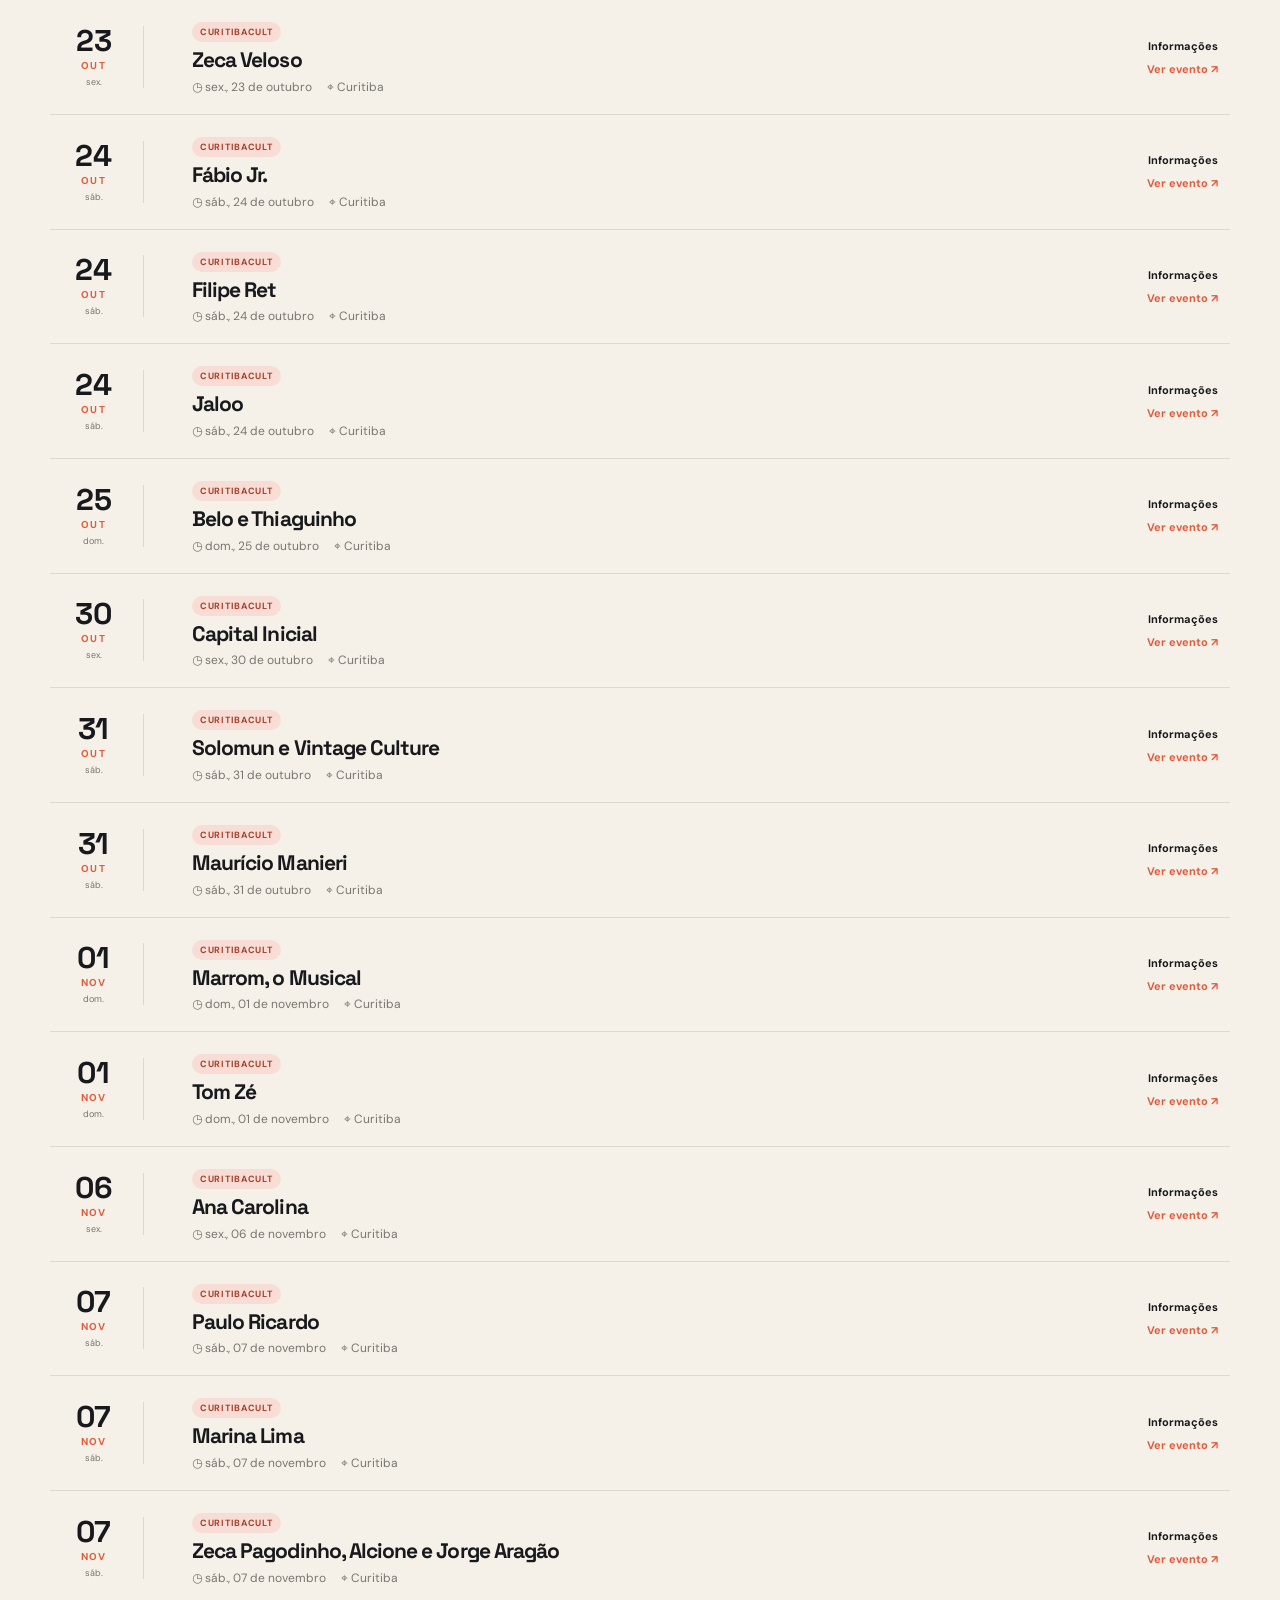
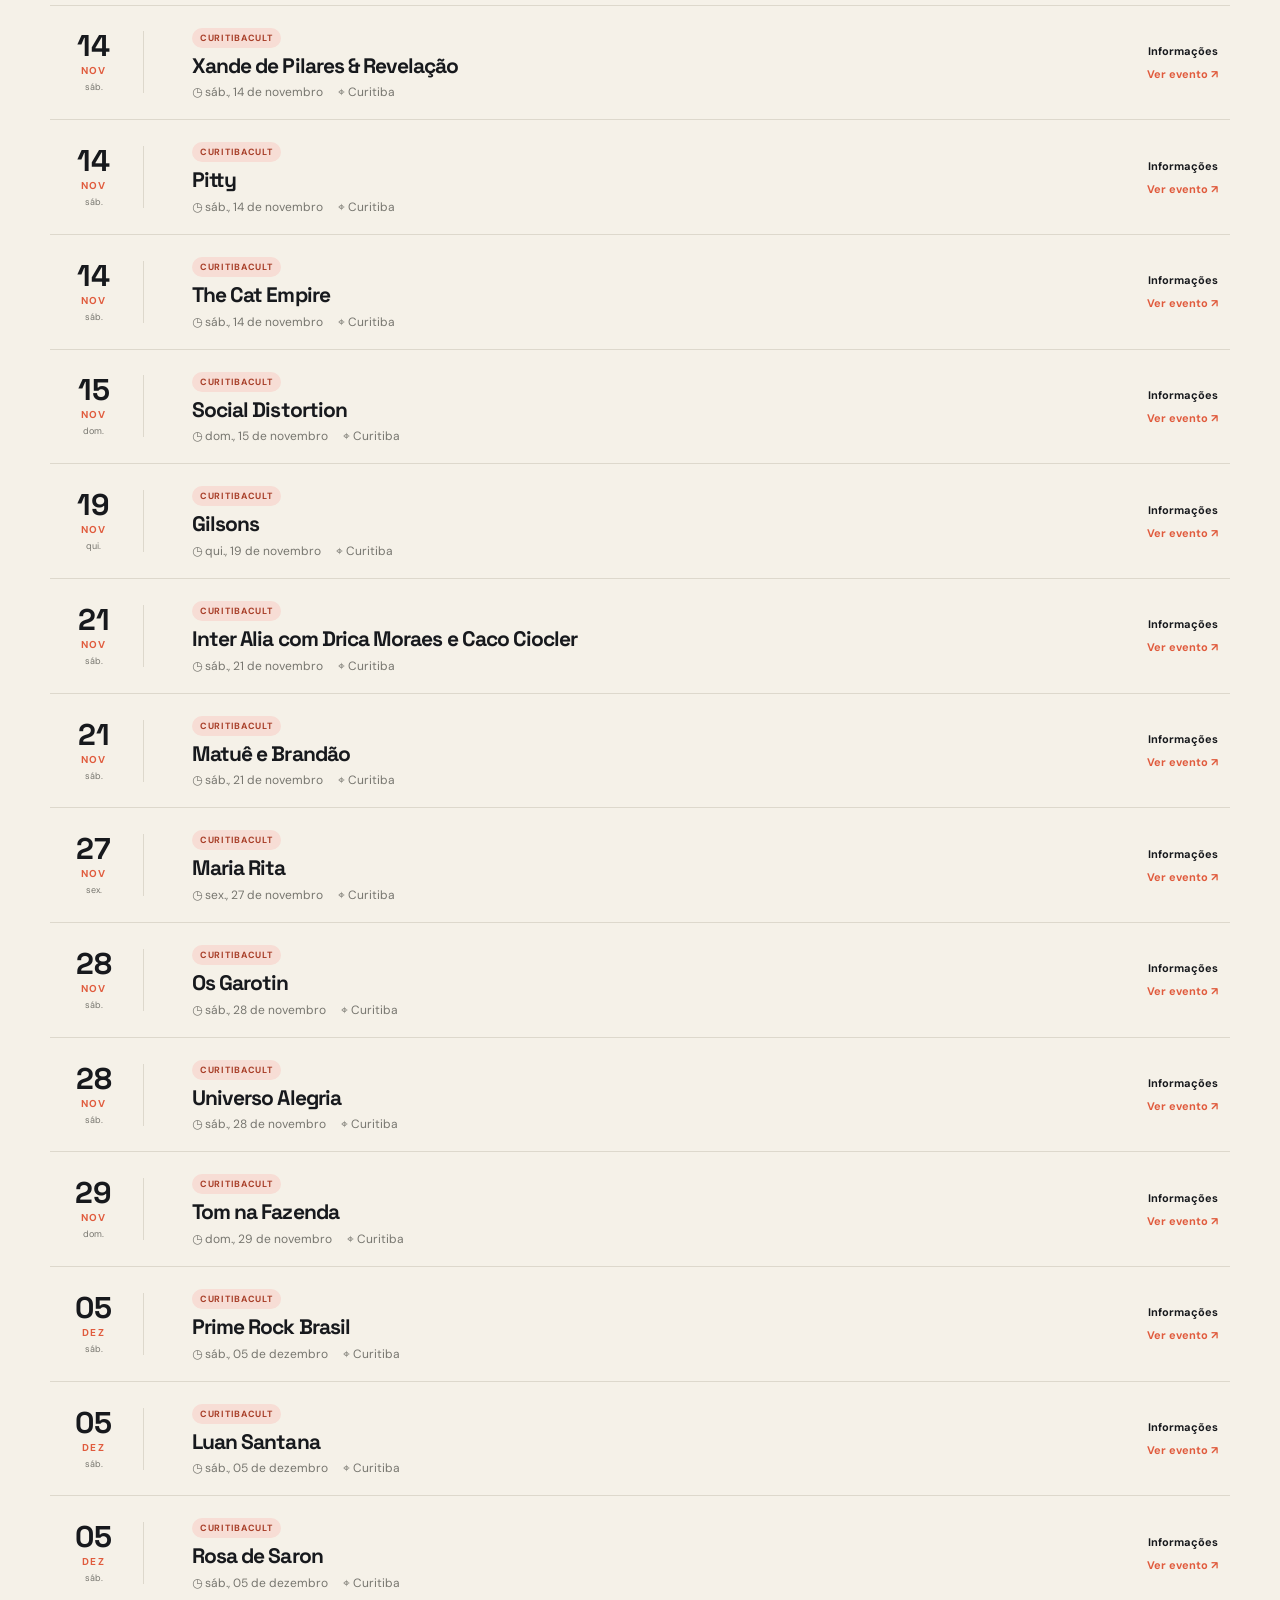
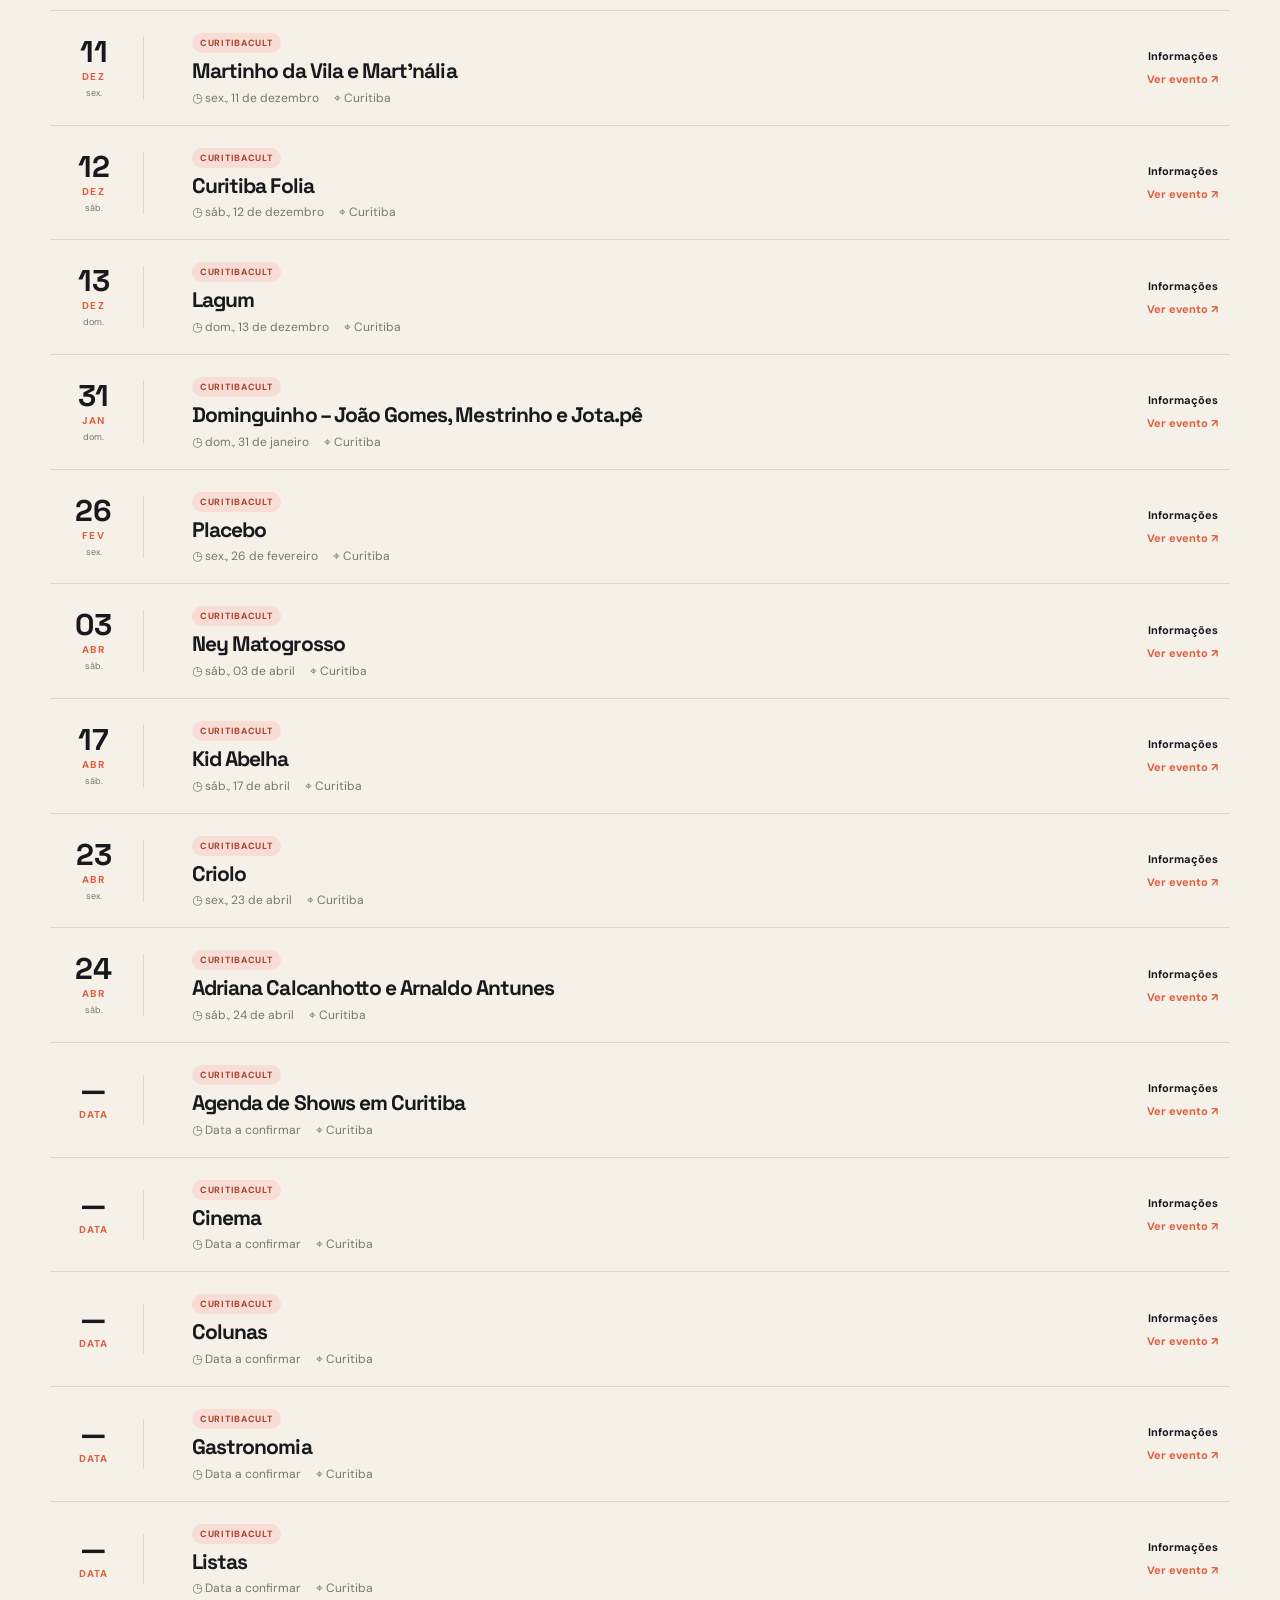
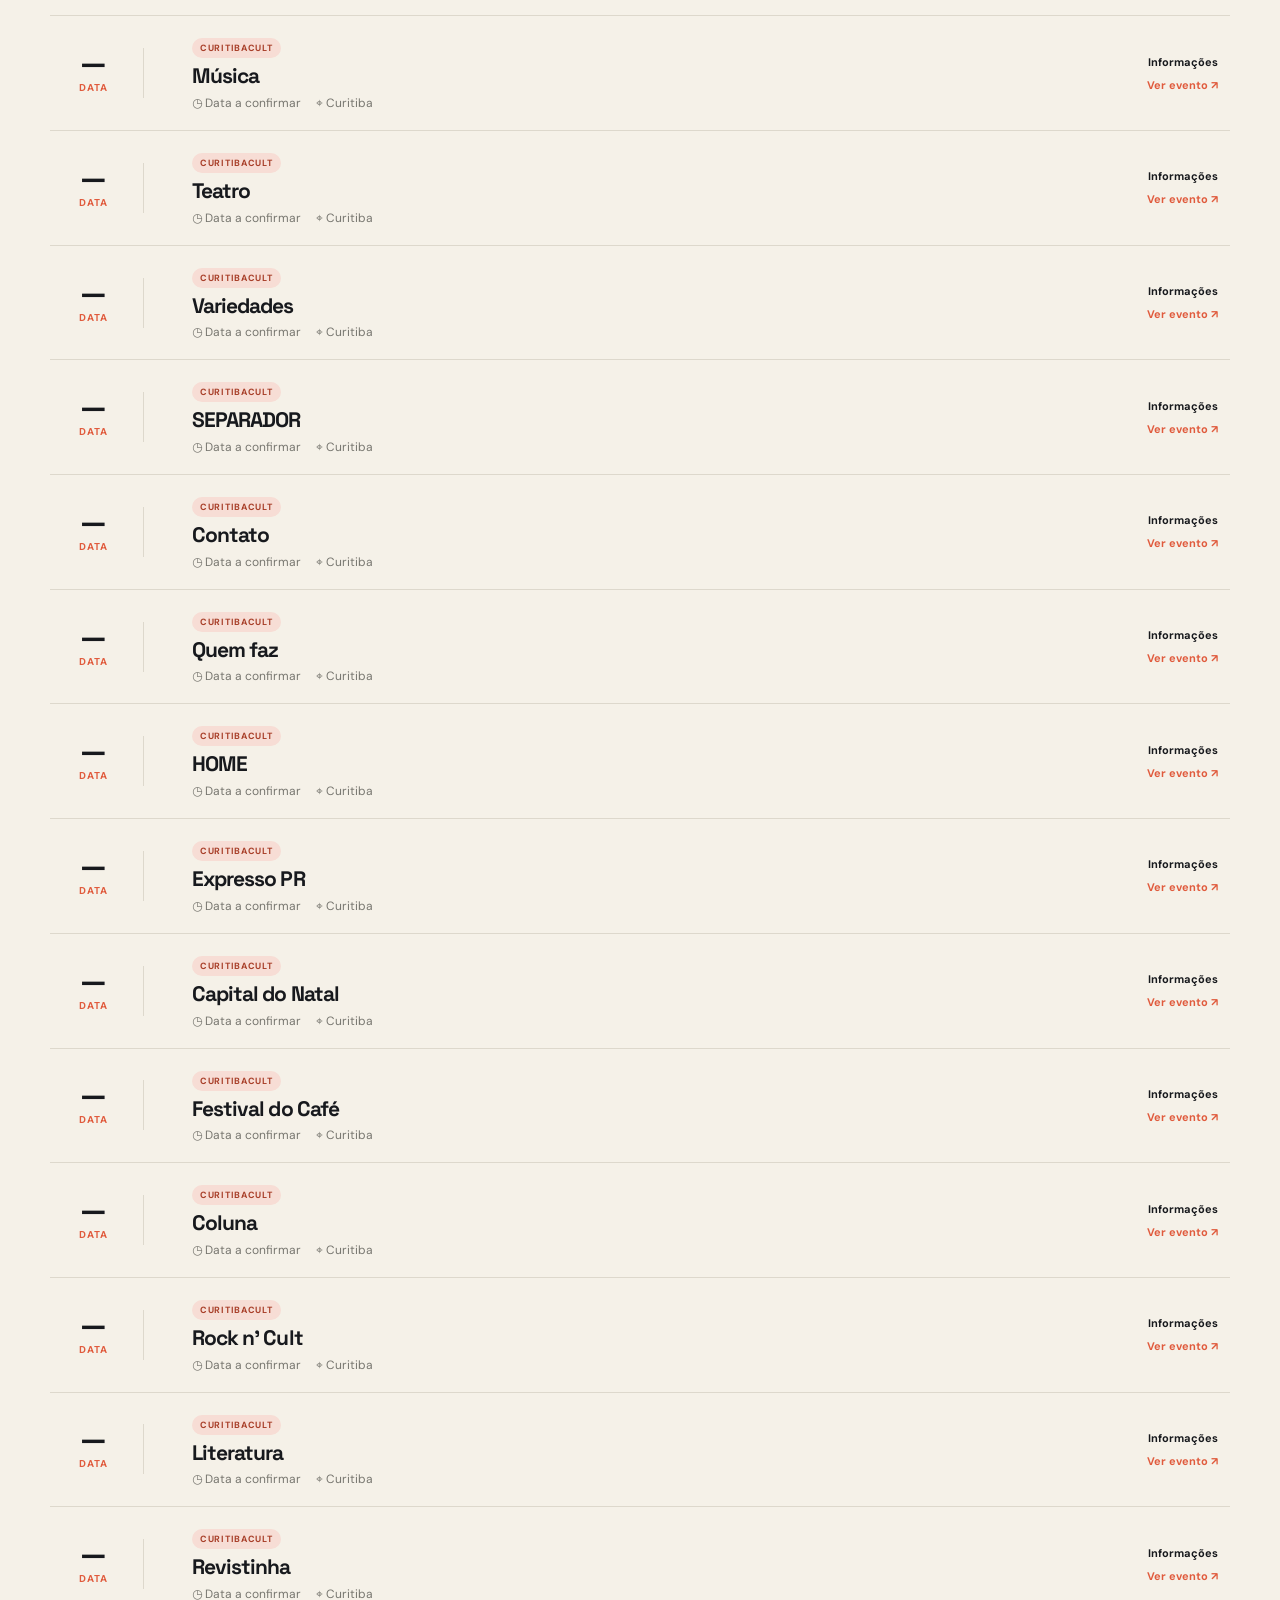
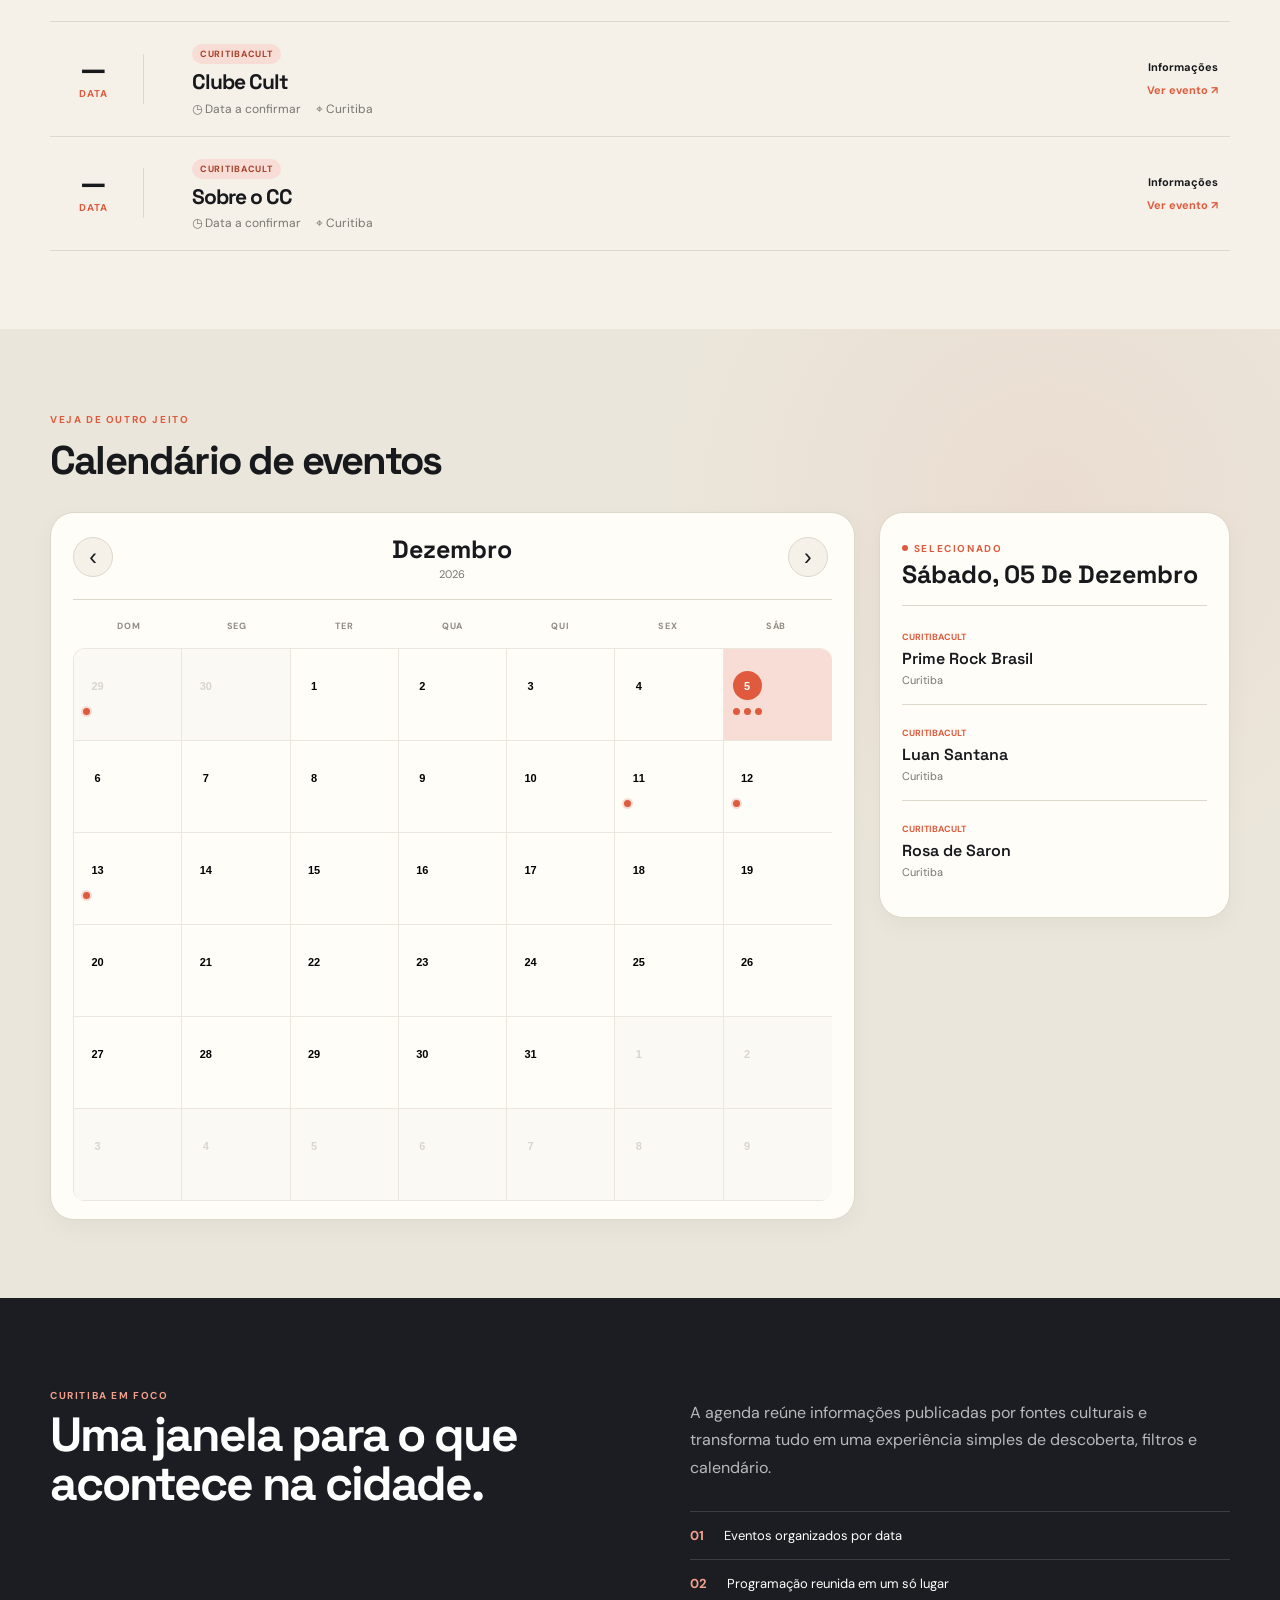
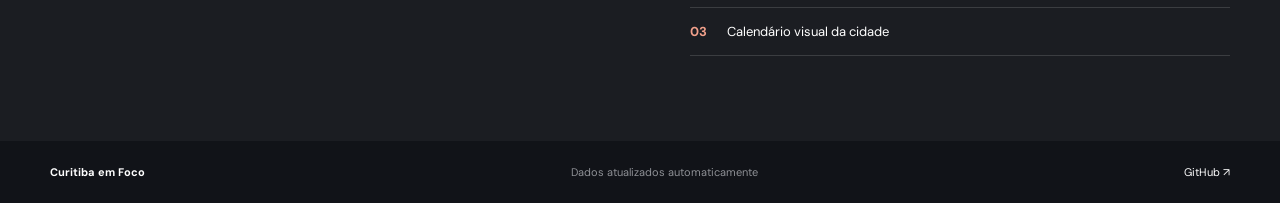
==== commit 604859b8: "Bust mobile agenda cache" ====
--- a/docs/index.html
+++ b/docs/index.html
@@ -9,7 +9,7 @@
 <link rel="preconnect" href="https://fonts.googleapis.com">
 <link rel="preconnect" href="https://fonts.gstatic.com" crossorigin>
 <link href="https://fonts.googleapis.com/css2?family=DM+Sans:wght@400;500;600;700&family=Space+Grotesk:wght@500;600;700&display=swap" rel="stylesheet">
-<link rel="stylesheet" href="./styles.css?v=10">
+<link rel="stylesheet" href="./styles.css?v=11">
 </head>
 <body>
 <header class="site-header">
@@ -108,6 +108,6 @@
   <div class="event-action"><span class="price"></span><a class="event-link" target="_blank" rel="noreferrer">Ver evento ↗</a></div>
 </article>
 </template>
-<script src="./app.js?v=10" defer></script>
+<script src="./app.js?v=11" defer></script>
 </body>
 </html>
--- a/docs/styles.css
+++ b/docs/styles.css
@@ -142,3 +142,93 @@
   .weather-weekend-mark{font-size:32px}
   .weather-weekend-grid{grid-template-columns:1fr 1fr}
 }
+
+
+/* Mobile responsive pass */
+@media (max-width: 850px){
+  .container{width:min(100% - 32px,720px)}
+  .nav{gap:16px}
+  .nav nav{gap:14px}
+  .intro-grid{padding:54px 0}
+  .weather-card{width:100%}
+  .section-heading{gap:18px}
+  .section-heading h2{line-height:1}
+  .event-row{min-width:0}
+  .event-info{overflow:hidden}
+  .event-title,.event-meta{overflow-wrap:anywhere}
+}
+@media (max-width: 600px){
+  .container{width:calc(100% - 24px)}
+  .site-header{position:sticky}
+  .nav{height:60px}
+  .brand{gap:4px;min-width:0}
+  .brand-city,.brand-focus{font-size:16px}
+  .nav nav{gap:10px}
+  .nav nav .project{font-size:11px}
+  .intro-grid{padding:40px 0 46px;gap:28px}
+  .intro h1{font-size:clamp(38px,13vw,52px);line-height:.95;margin:14px 0 18px}
+  .intro p{font-size:14px;line-height:1.6;margin-bottom:22px}
+  .intro-meta{font-size:10px;flex-wrap:wrap;row-gap:5px}
+  .weather-card{border-radius:20px;padding:20px;min-height:0}
+  .weather-top{align-items:flex-start}
+  .weather-main{height:112px;gap:12px}
+  .weather-icon{font-size:52px}
+  .weather-main strong{font-size:56px}
+  .weather-forecast{gap:5px}
+  .forecast-day{min-height:46px;padding:6px 5px}
+  .forecast-label{font-size:7px}
+  .forecast-icon{font-size:15px}
+  .forecast-day strong{font-size:11px}
+  .forecast-day small{font-size:8px;margin-left:5px}
+  .weather-bottom{font-size:9px;gap:10px;flex-wrap:wrap}
+  .weather-weekend{margin-top:15px;padding-top:15px}
+  .weather-weekend-head{align-items:flex-start}
+  .weather-weekend-head h2{font-size:18px}
+  .weather-weekend-head p{font-size:8px}
+  .weather-weekend-mark{font-size:28px}
+  .weather-weekend-grid{grid-template-columns:1fr;gap:6px}
+  .weather-weekend-card{min-height:74px}
+  .agenda-section,.calendar-section{padding:54px 0}
+  .section-heading{display:block;margin-bottom:20px}
+  .section-heading h2{font-size:30px;margin-top:6px}
+  .section-heading .ghost,.section-heading .primary{margin-top:12px}
+  .filter-row{gap:10px}
+  .date-tabs{margin-right:-12px;padding-right:12px}
+  .date-tab{padding:8px 11px;font-size:11px}
+  .event-row{grid-template-columns:56px minmax(0,1fr);gap:11px;padding:15px 0}
+  .event-date{width:56px;padding-right:9px}
+  .event-date strong{font-size:23px}
+  .event-date .month{font-size:8px}
+  .event-date small{font-size:8px}
+  .event-title{font-size:16px;line-height:1.12;margin-bottom:6px}
+  .category-badge{font-size:8px;padding:3px 7px;margin-bottom:6px}
+  .event-meta{font-size:10px;line-height:1.35}
+  .event-action{grid-column:2;min-width:0;flex-wrap:wrap;gap:7px}
+  .event-link{font-size:10px}
+  .calendar-layout{gap:12px}
+  .calendar-card{overflow:hidden}
+  .calendar-cell{min-width:0;min-height:58px}
+  .calendar-head strong{font-size:18px}
+  .day-panel{padding:16px}
+  .about-section{padding:56px 0}
+  .about-section h2{font-size:34px}
+  .about-grid{gap:22px}
+  .about-grid p{font-size:14px}
+  .about-points div{gap:12px;font-size:12px}
+  .footer-inner{font-size:10px}
+}
+@media (max-width: 380px){
+  .container{width:calc(100% - 20px)}
+  .brand-city,.brand-focus{font-size:15px}
+  .nav nav .project{font-size:10px}
+  .intro h1{font-size:36px}
+  .weather-card{padding:16px}
+  .weather-main strong{font-size:48px}
+  .weather-icon{font-size:45px}
+  .event-row{grid-template-columns:50px minmax(0,1fr);gap:9px}
+  .event-date{width:50px;padding-right:7px}
+  .event-date strong{font-size:21px}
+  .event-title{font-size:15px}
+  .calendar-cell{min-height:51px;padding:4px 2px}
+  .cell-day{width:22px;height:22px;font-size:9px}
+}
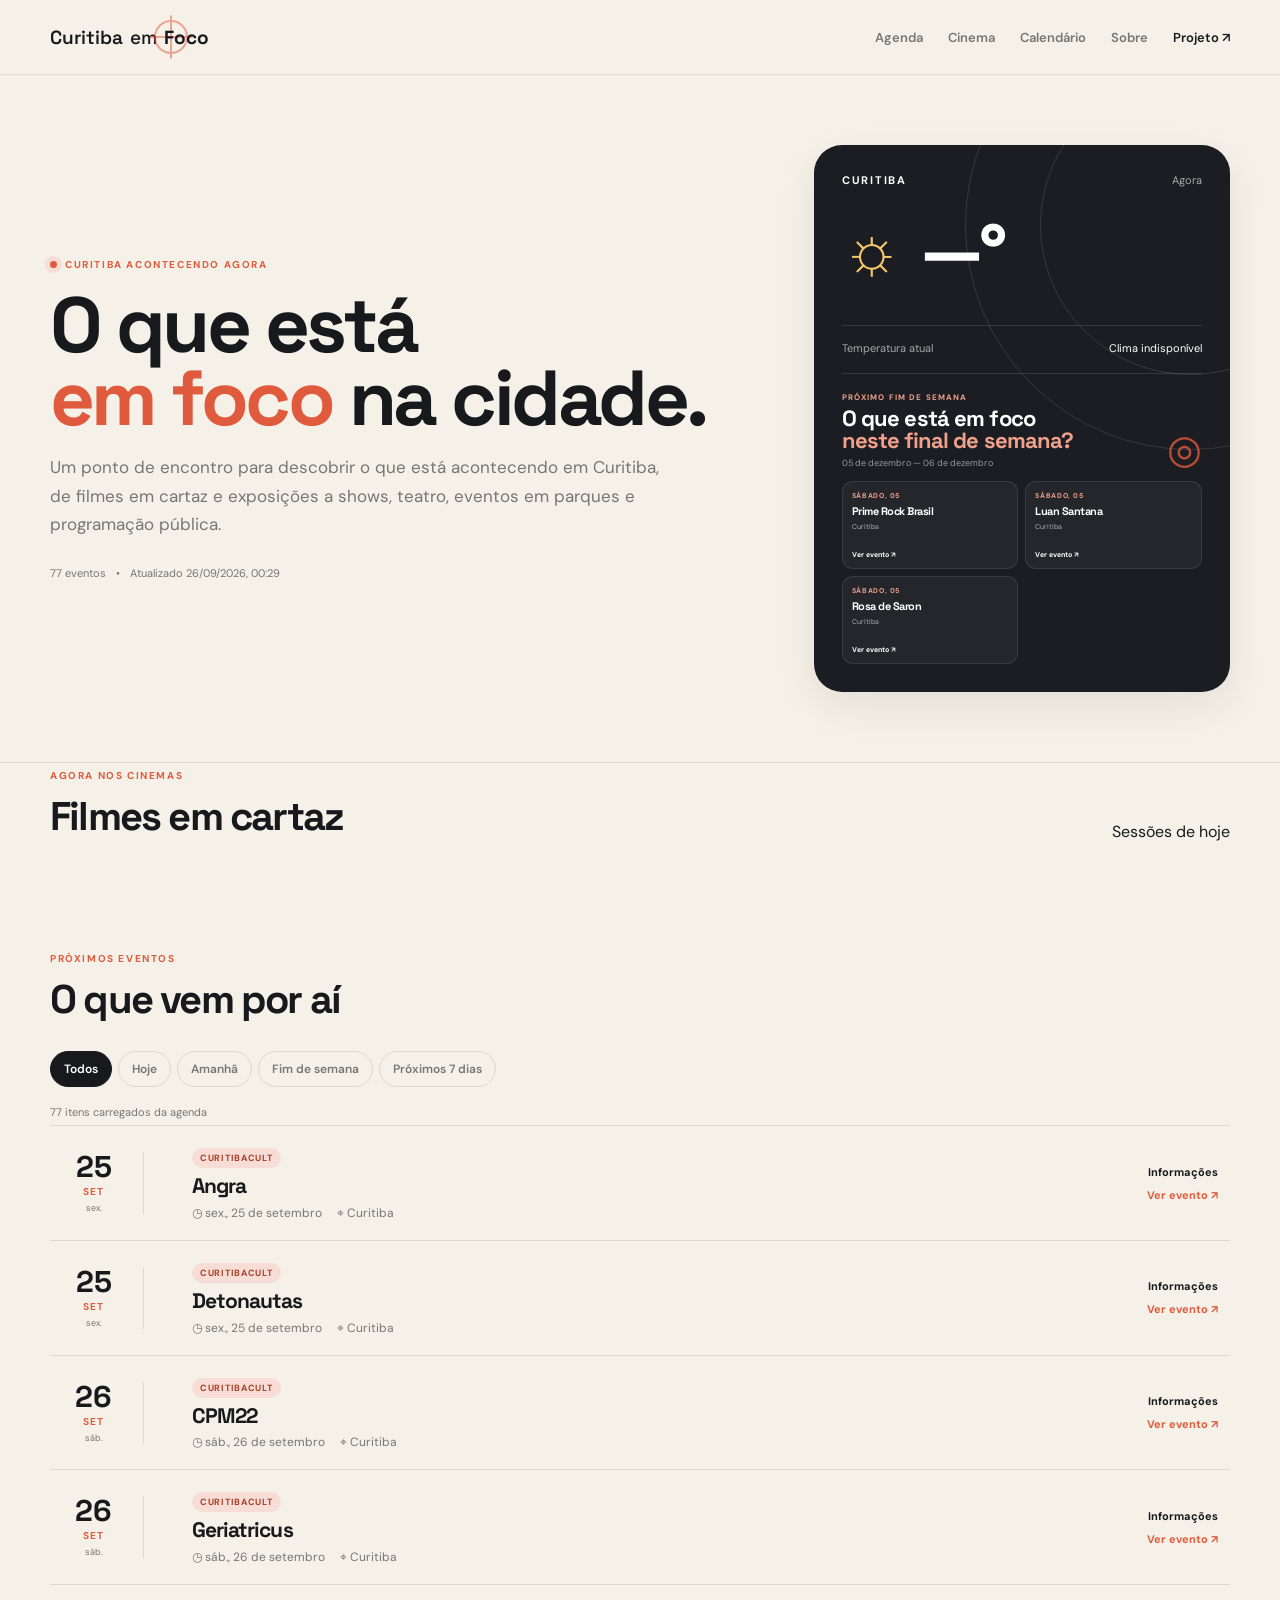
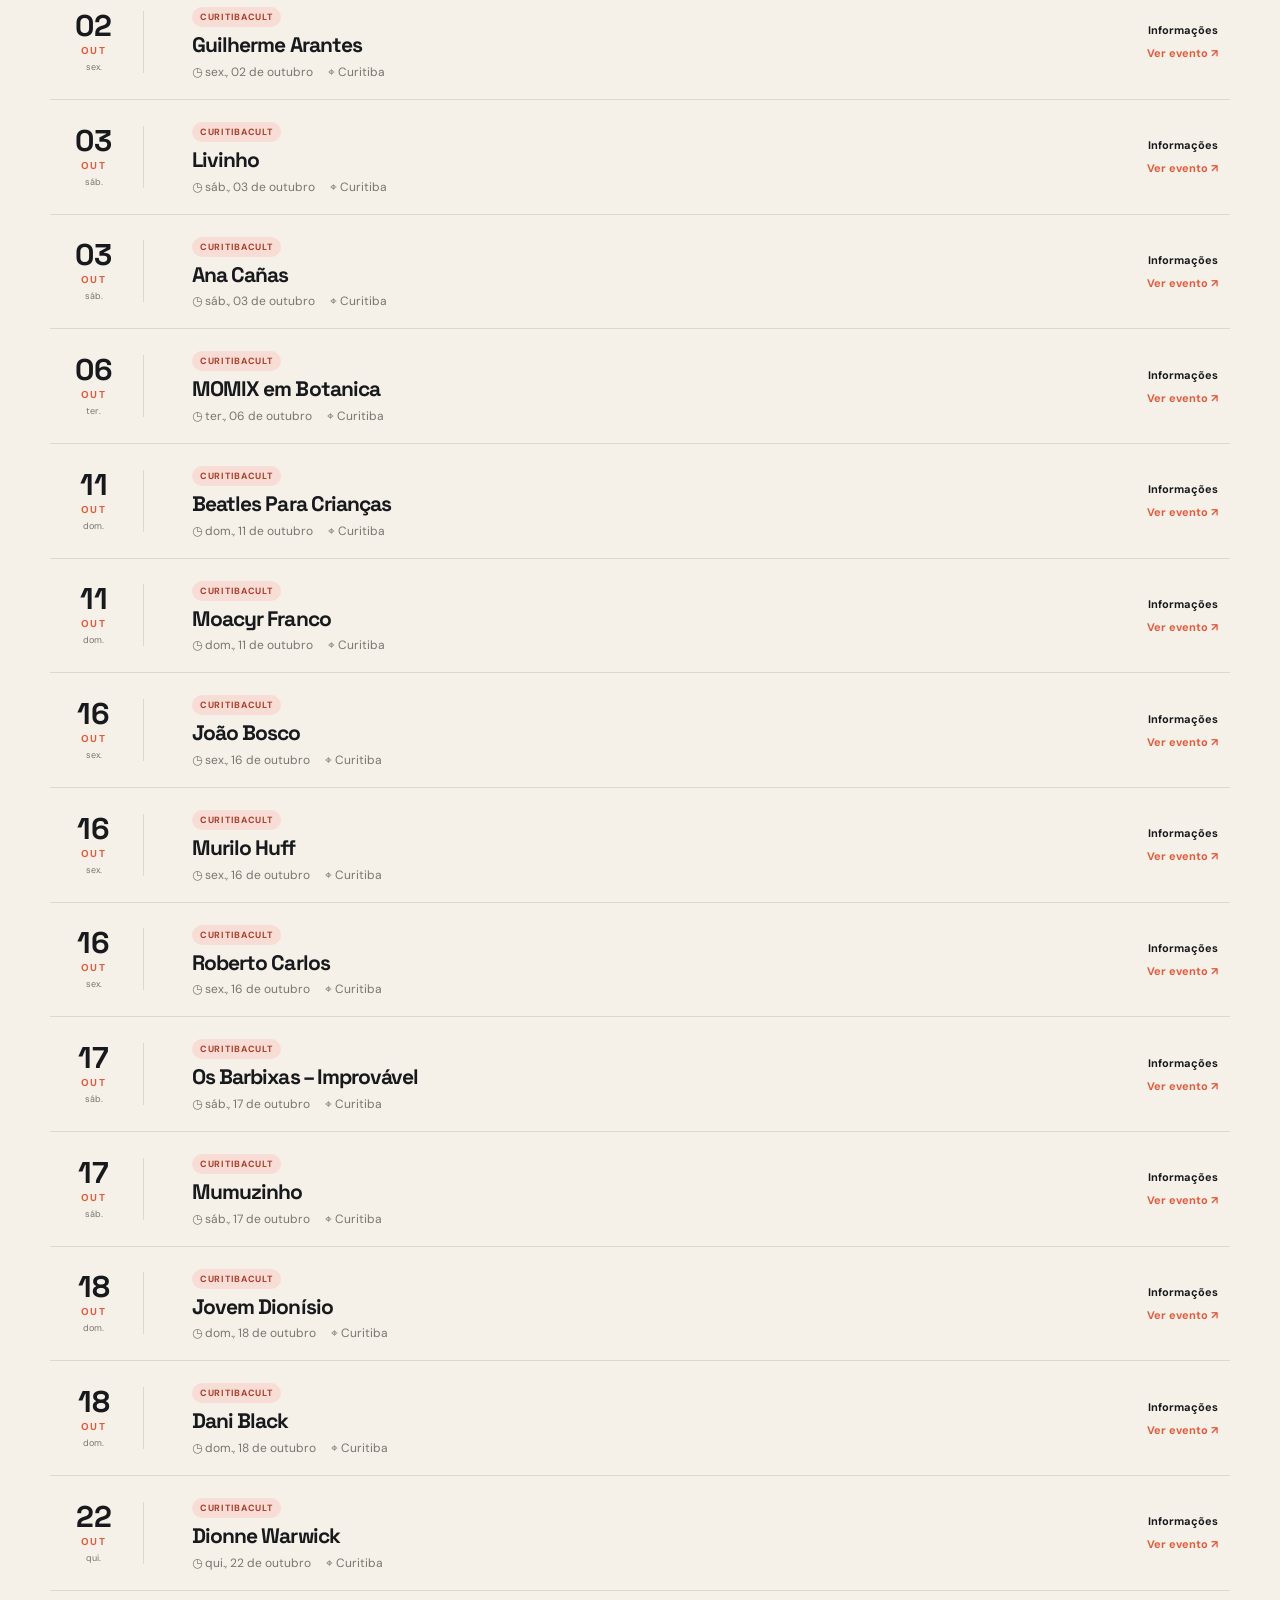
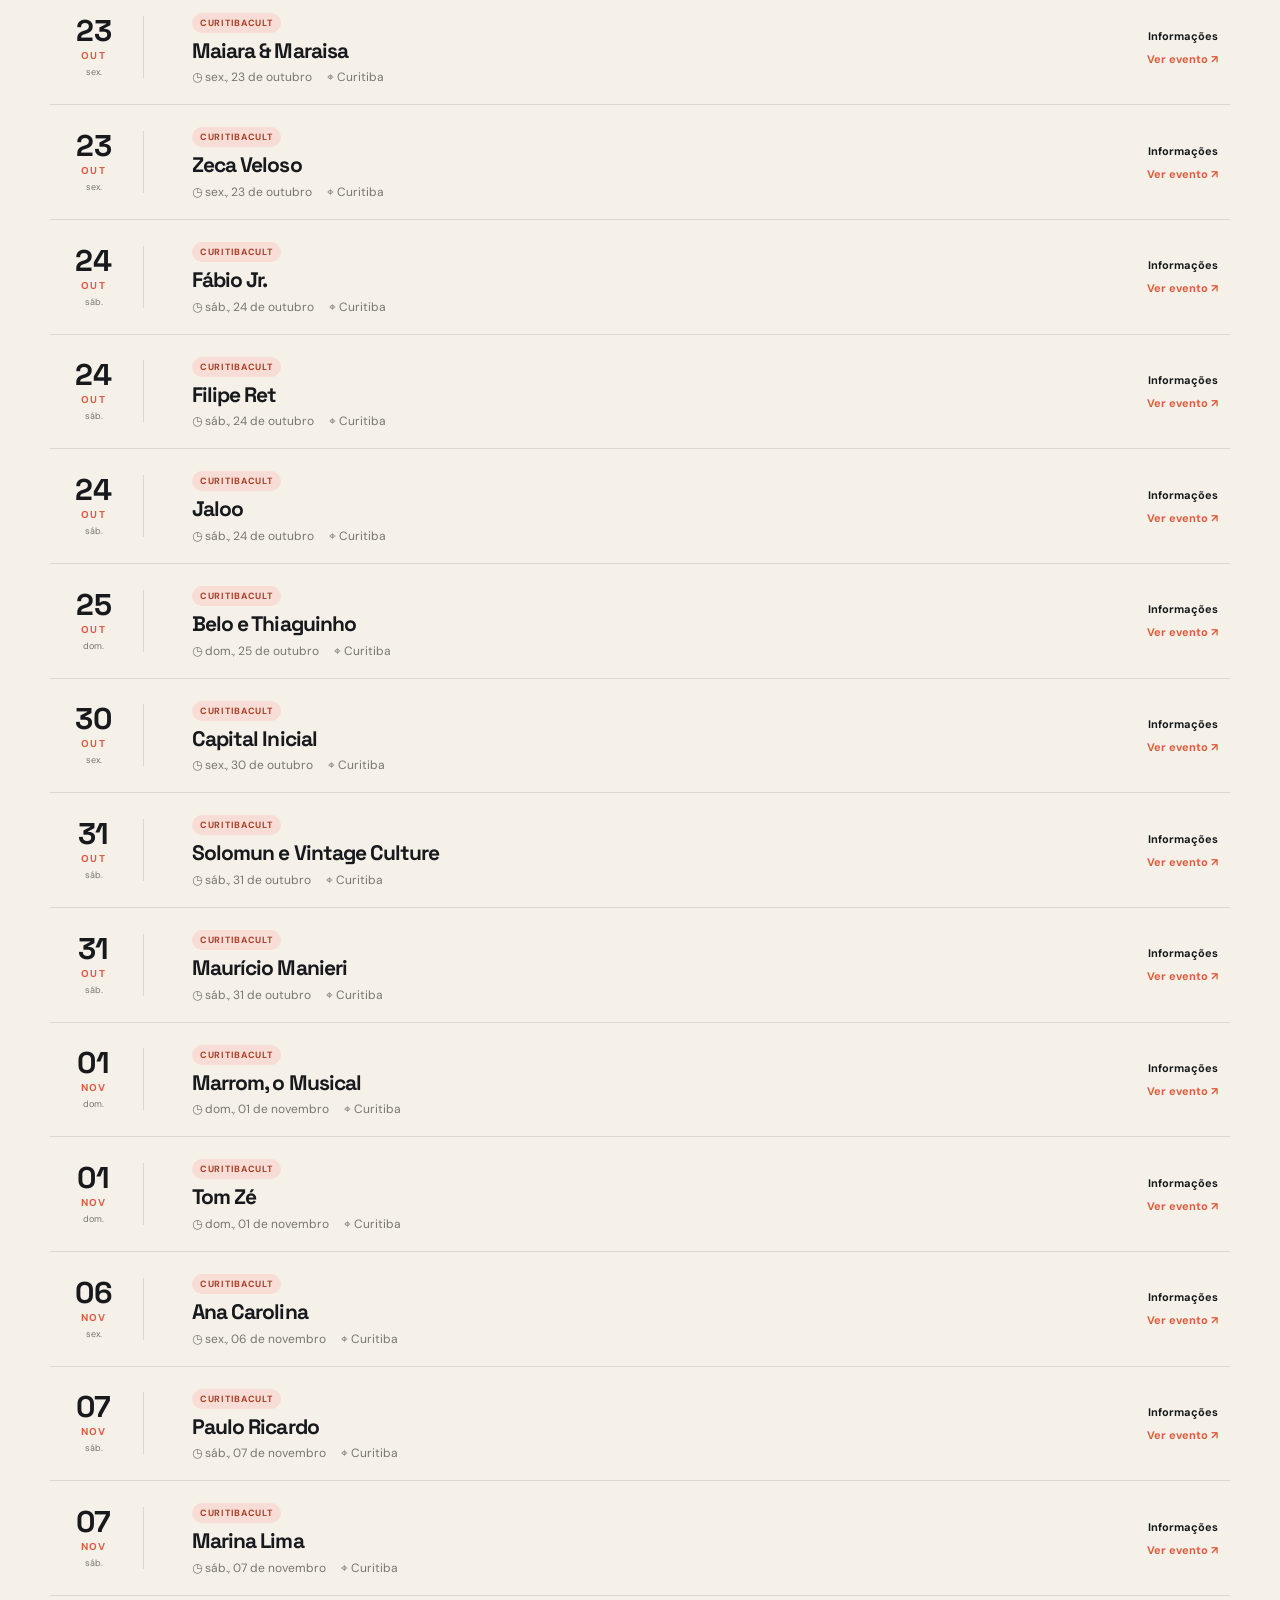
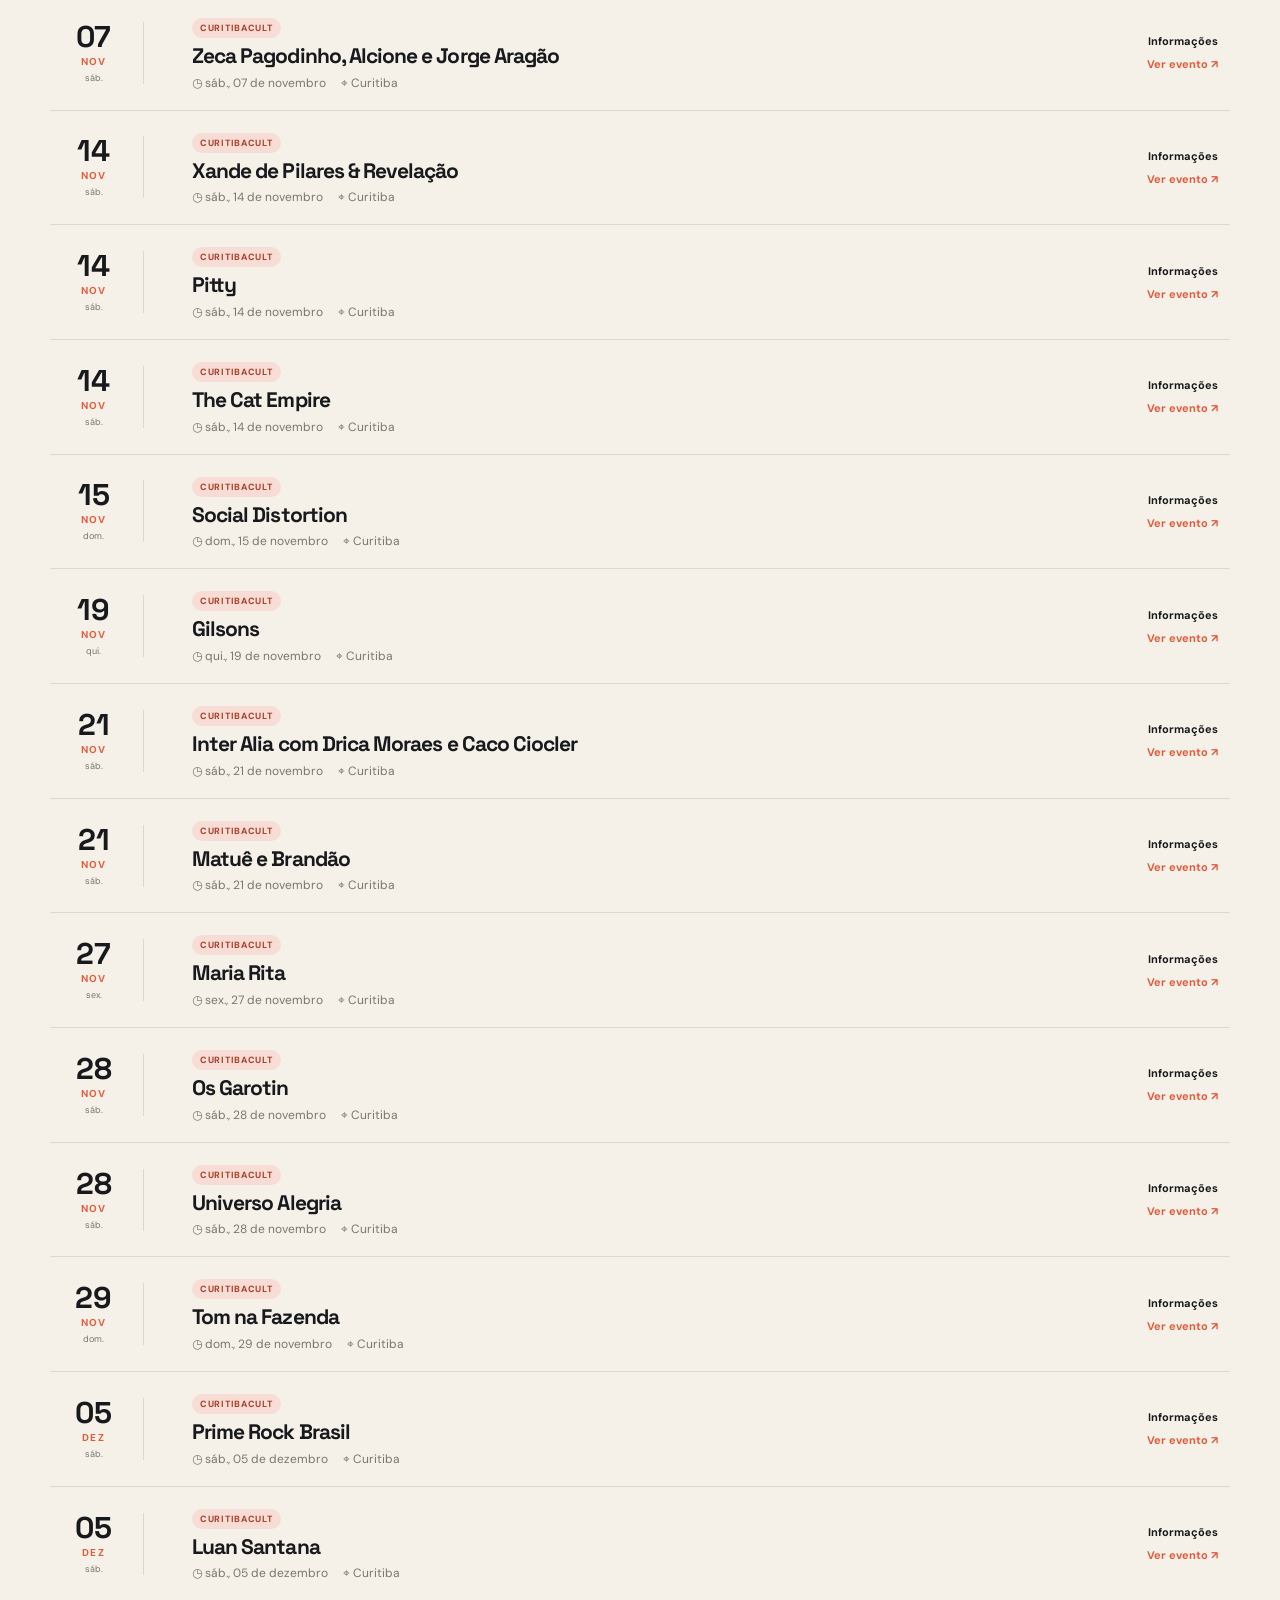
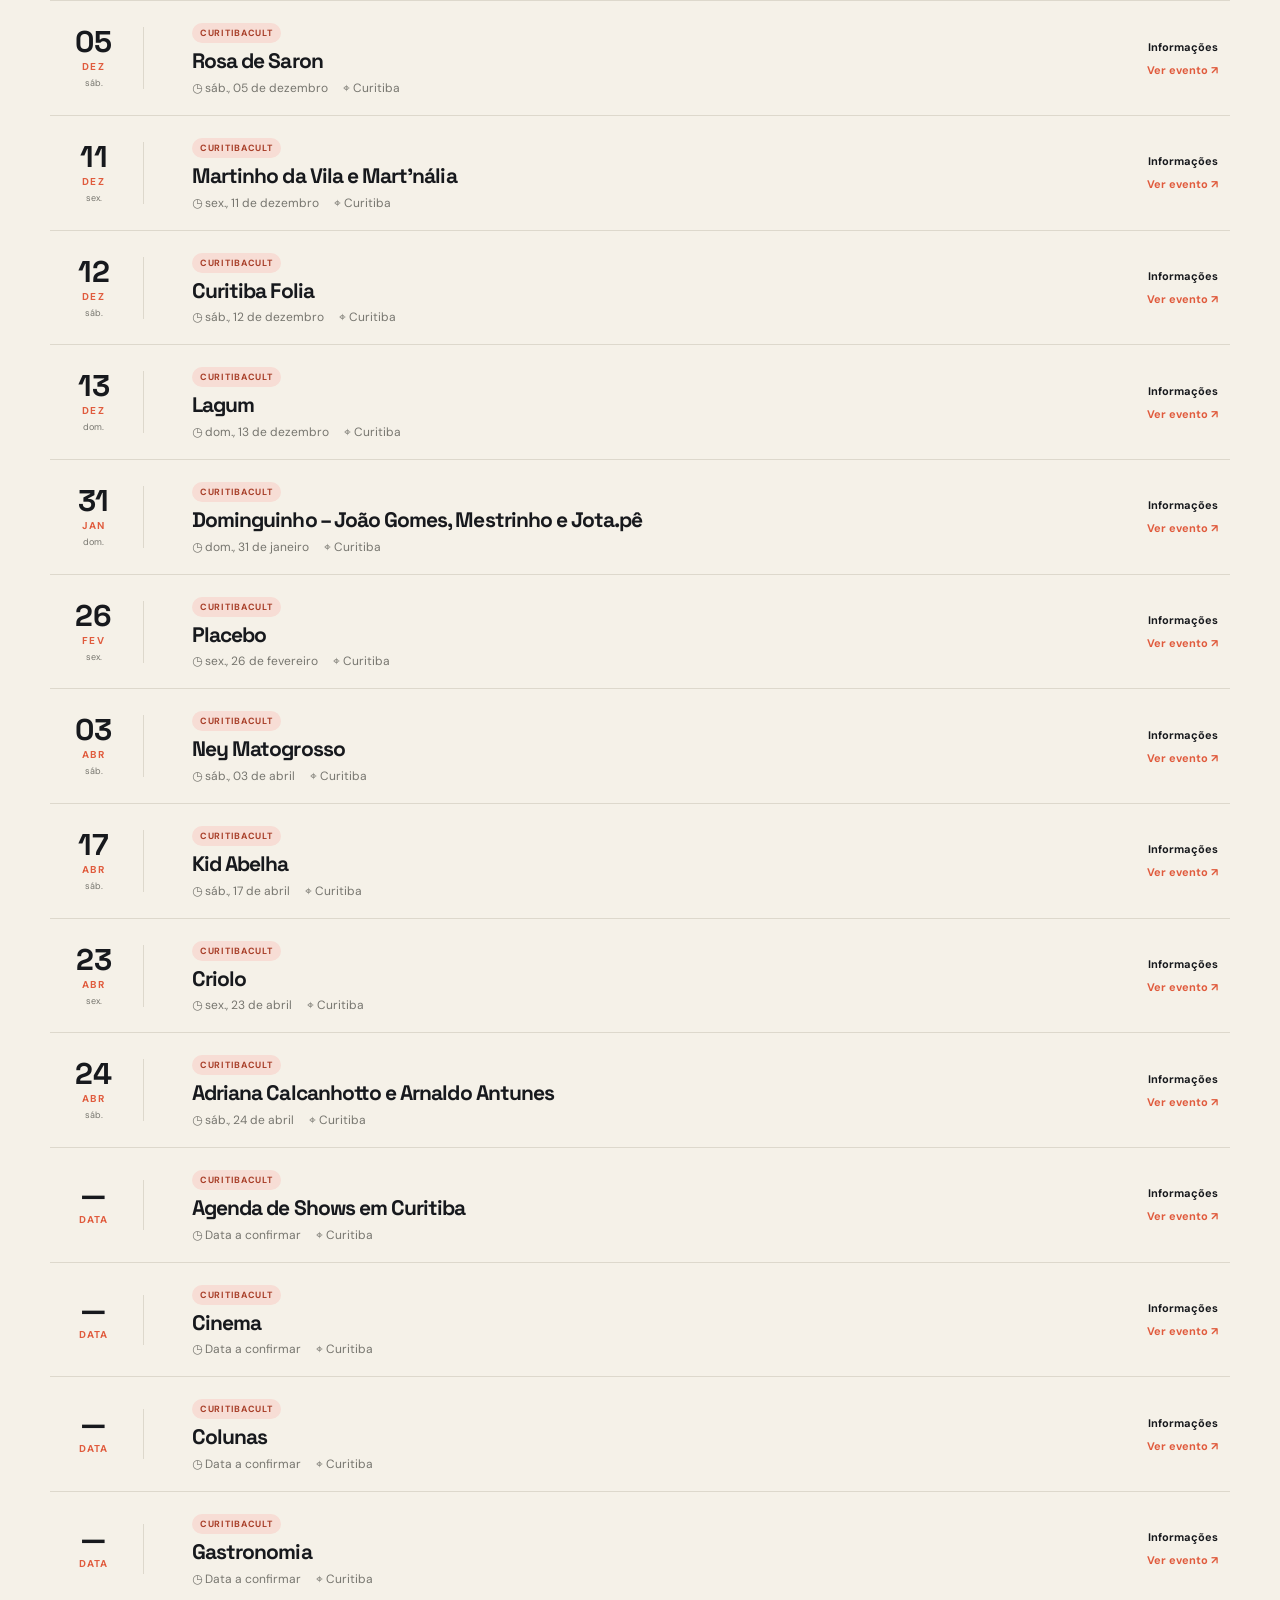
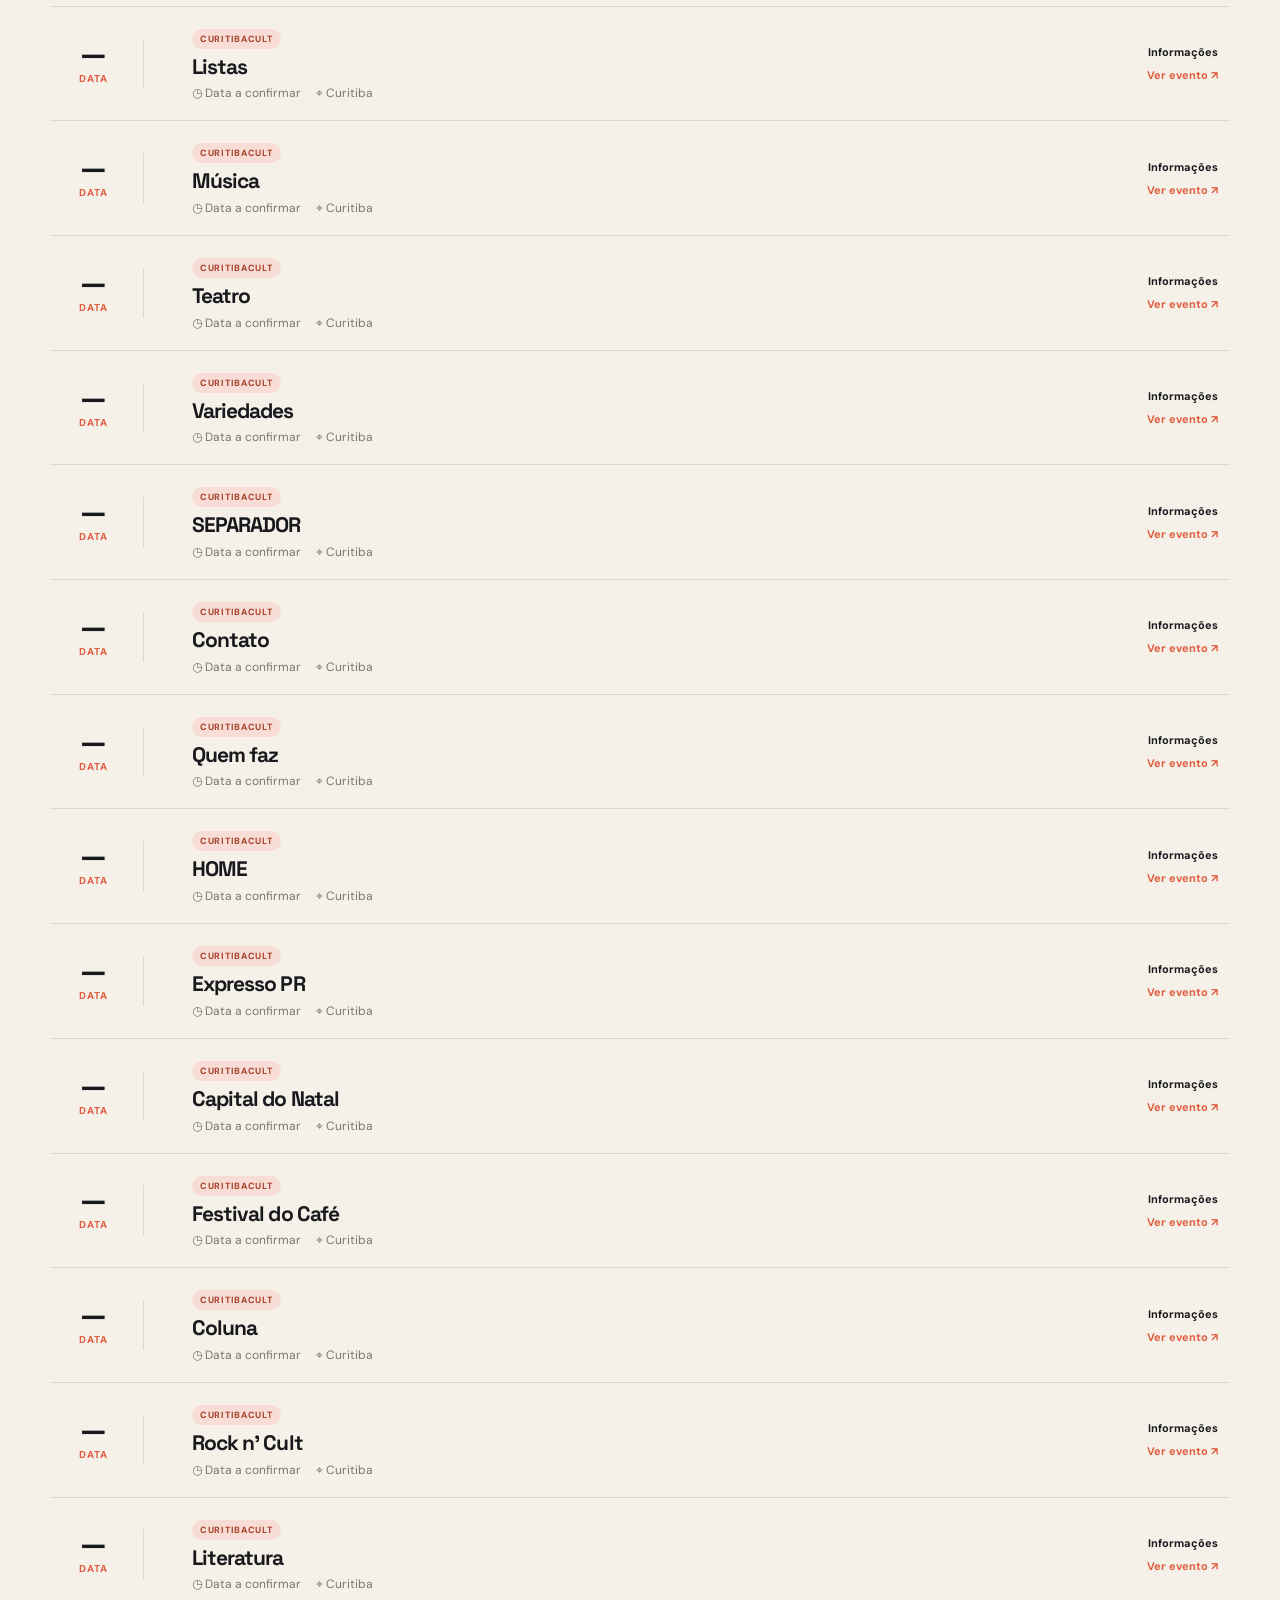
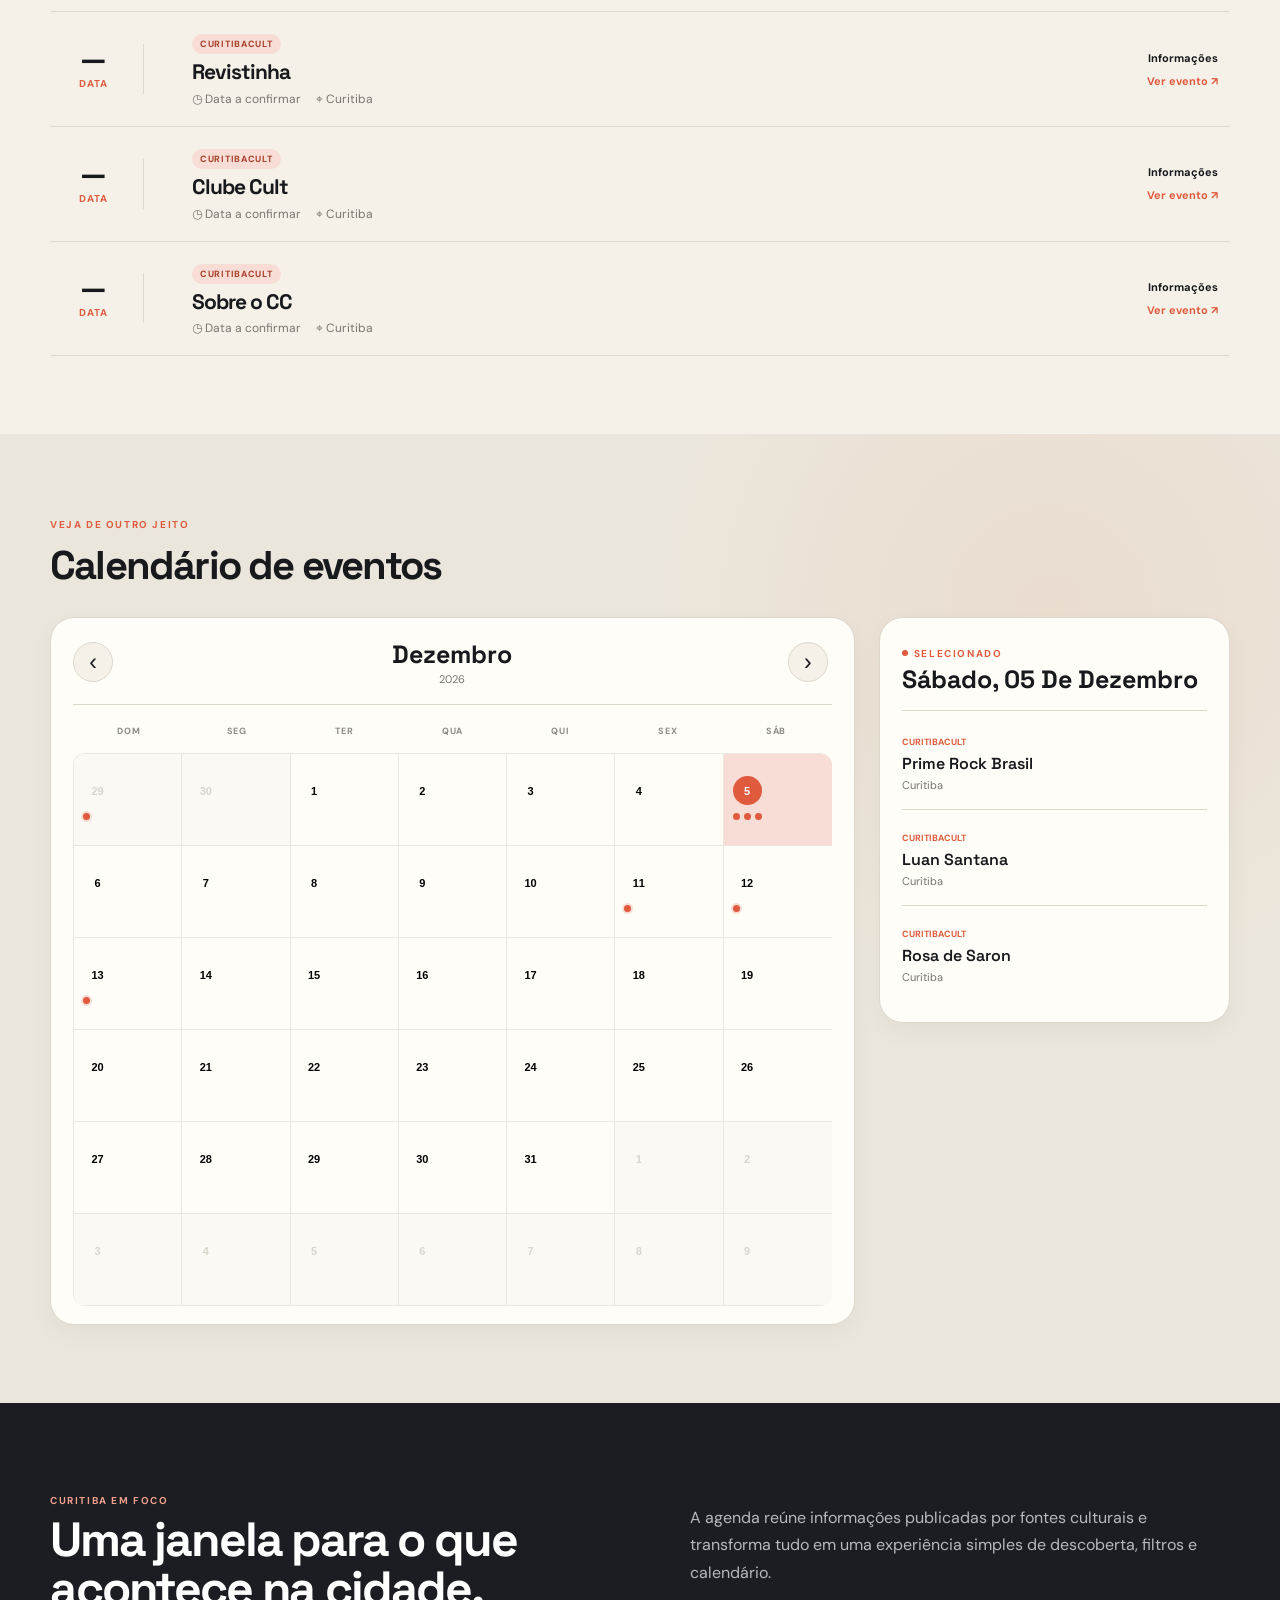
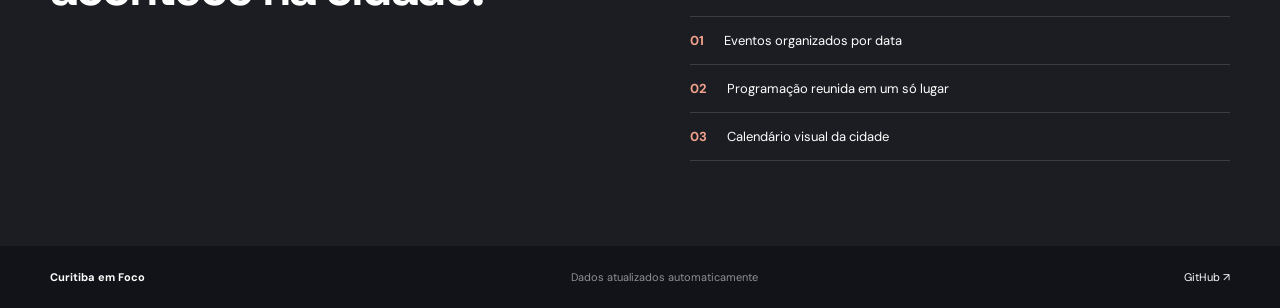
==== commit f118f49b: "Add dedicated cinema section" ====
--- a/docs/index.html
+++ b/docs/index.html
@@ -18,7 +18,7 @@
       <span class="brand-city">Curitiba</span>
       <span class="brand-focus">em <span class="focus-word"><i class="focus-ring" aria-hidden="true"></i><b>Foco</b></span></span>
     </a>
-    <nav><a href="#agenda">Agenda</a><a href="#calendario">Calendário</a><a href="#sobre">Sobre</a><a class="project" href="https://github.com/zaysauro/agenda-cultural-api" target="_blank" rel="noreferrer">Projeto ↗</a></nav>
+    <nav><a href="#agenda">Agenda</a><a href="#cinema">Cinema</a><a href="#calendario">Calendário</a><a href="#sobre">Sobre</a><a class="project" href="https://github.com/zaysauro/agenda-cultural-api" target="_blank" rel="noreferrer">Projeto ↗</a></nav>
   </div>
 </header>
 
@@ -53,6 +53,17 @@
       <div class="weather-orbit orbit-one"></div><div class="weather-orbit orbit-two"></div>
     </aside>
   </div>
+</section>
+
+<section id="cinema" class="cinema-section">
+<div class="container">
+  <div class="section-heading cinema-heading">
+    <div><span class="kicker">Agora nos cinemas</span><h2>Filmes em cartaz</h2></div>
+    <span id="cinema-date" class="cinema-date">Sessões de hoje</span>
+  </div>
+  <div id="cinema-films" class="cinema-films"></div>
+  <div id="cinema-empty" class="cinema-empty" hidden>Não conseguimos carregar a programação de cinema agora.</div>
+</div>
 </section>
 
 <section id="agenda" class="agenda-section">
@@ -108,6 +119,6 @@
   <div class="event-action"><span class="price"></span><a class="event-link" target="_blank" rel="noreferrer">Ver evento ↗</a></div>
 </article>
 </template>
-<script src="./app.js?v=11" defer></script>
+<script src="./app.js?v=12" defer></script>
 </body>
 </html>
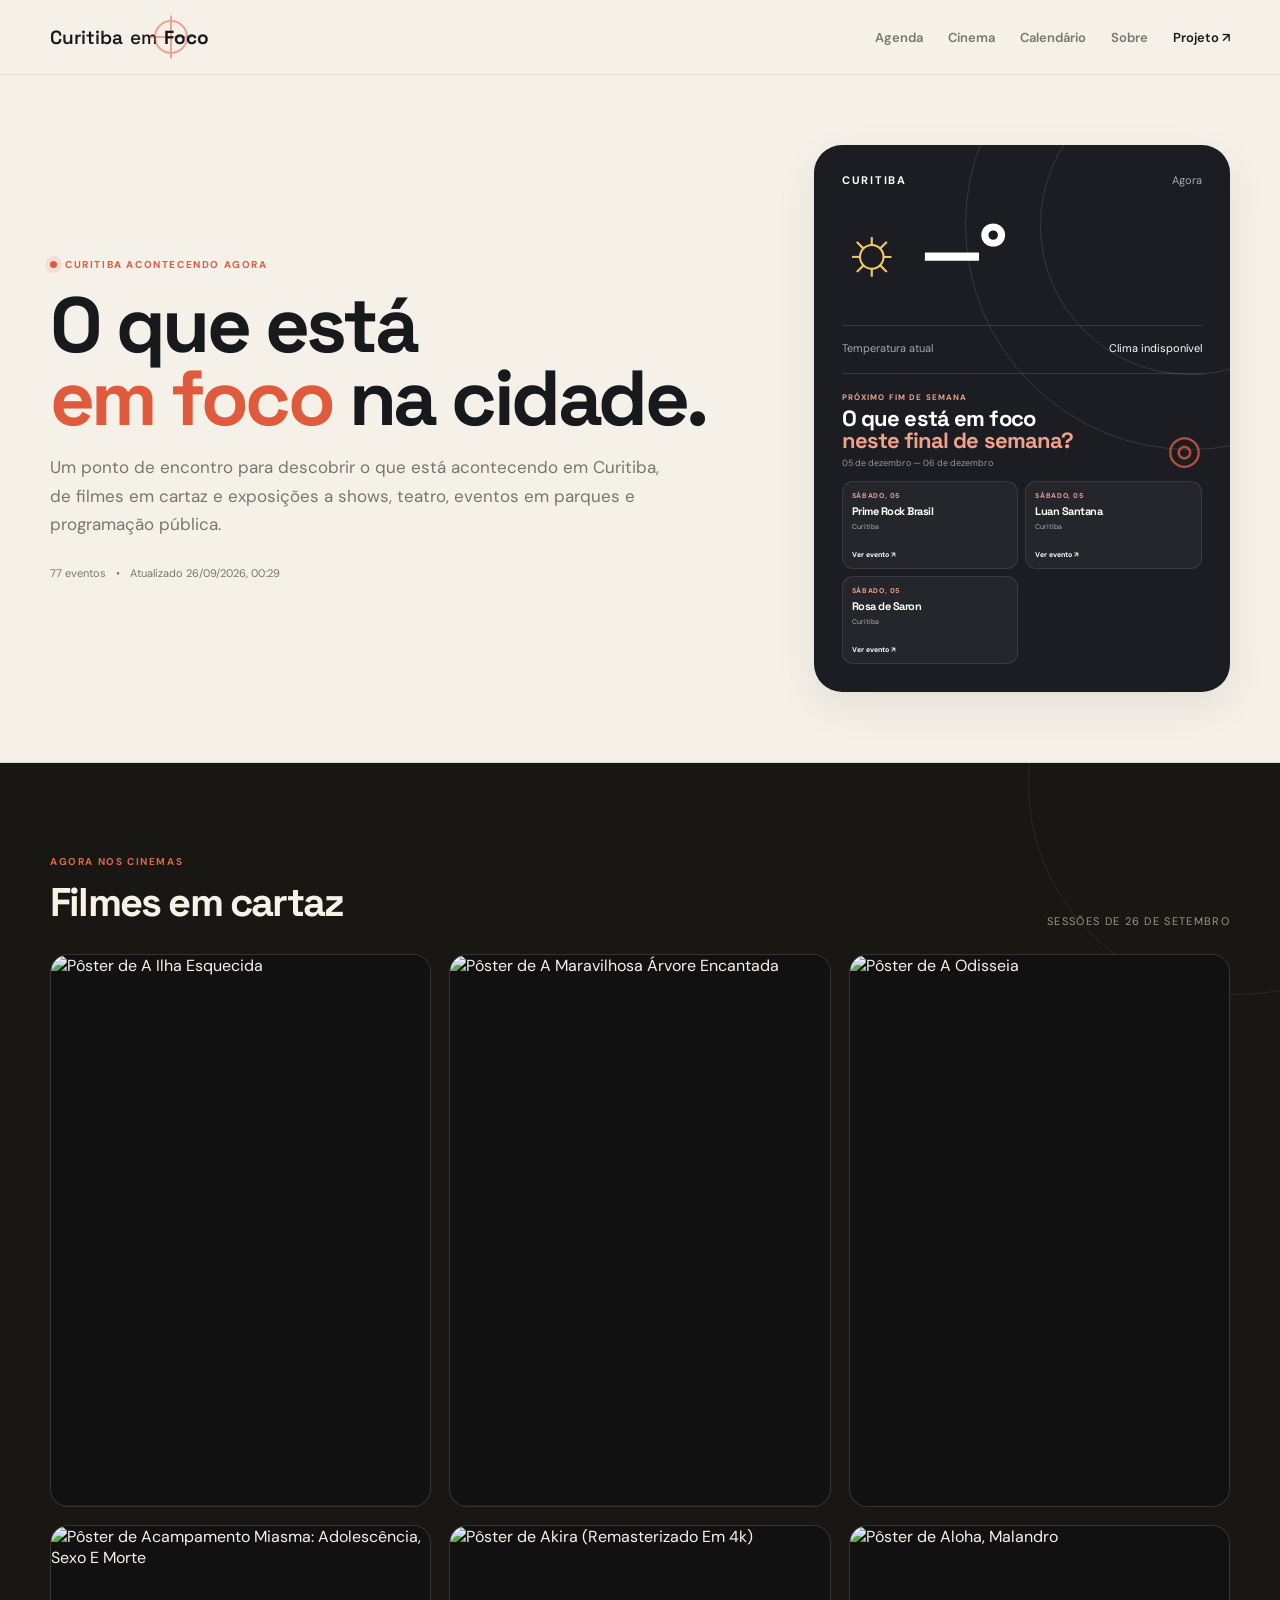
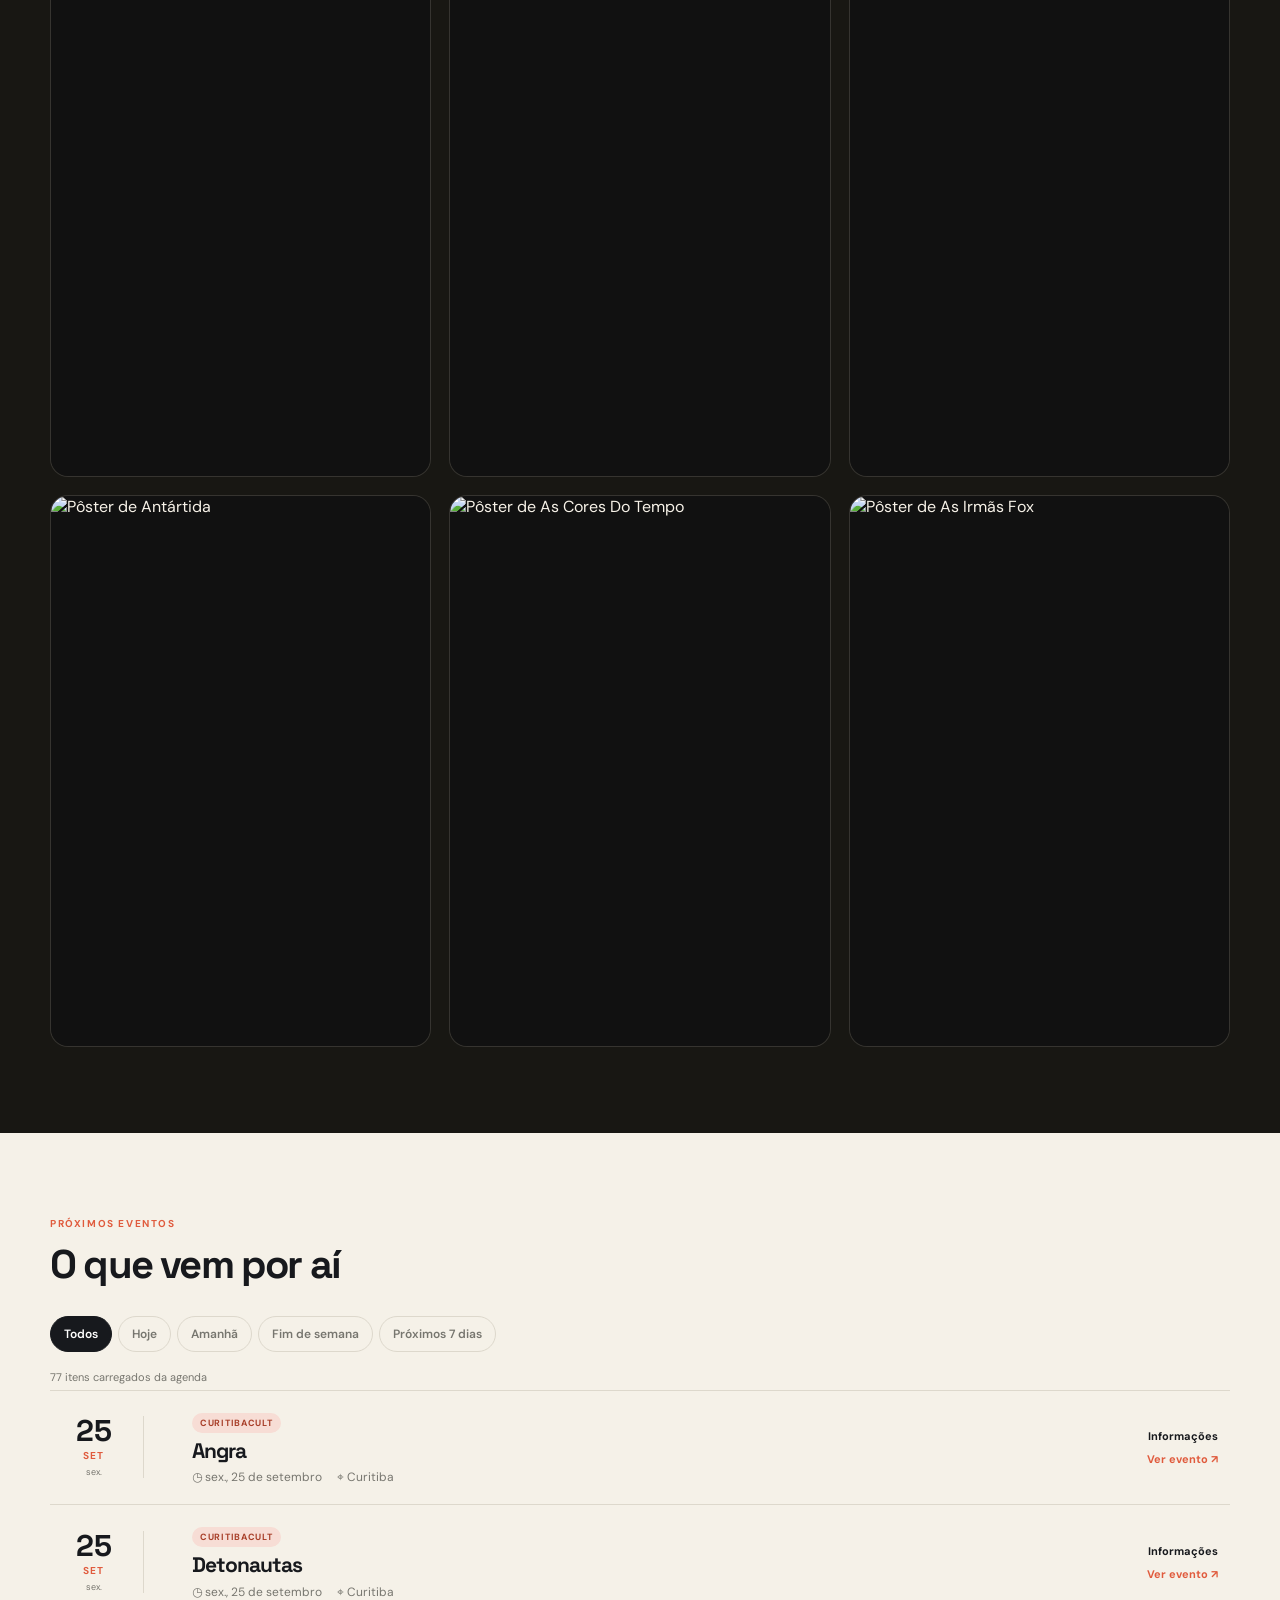
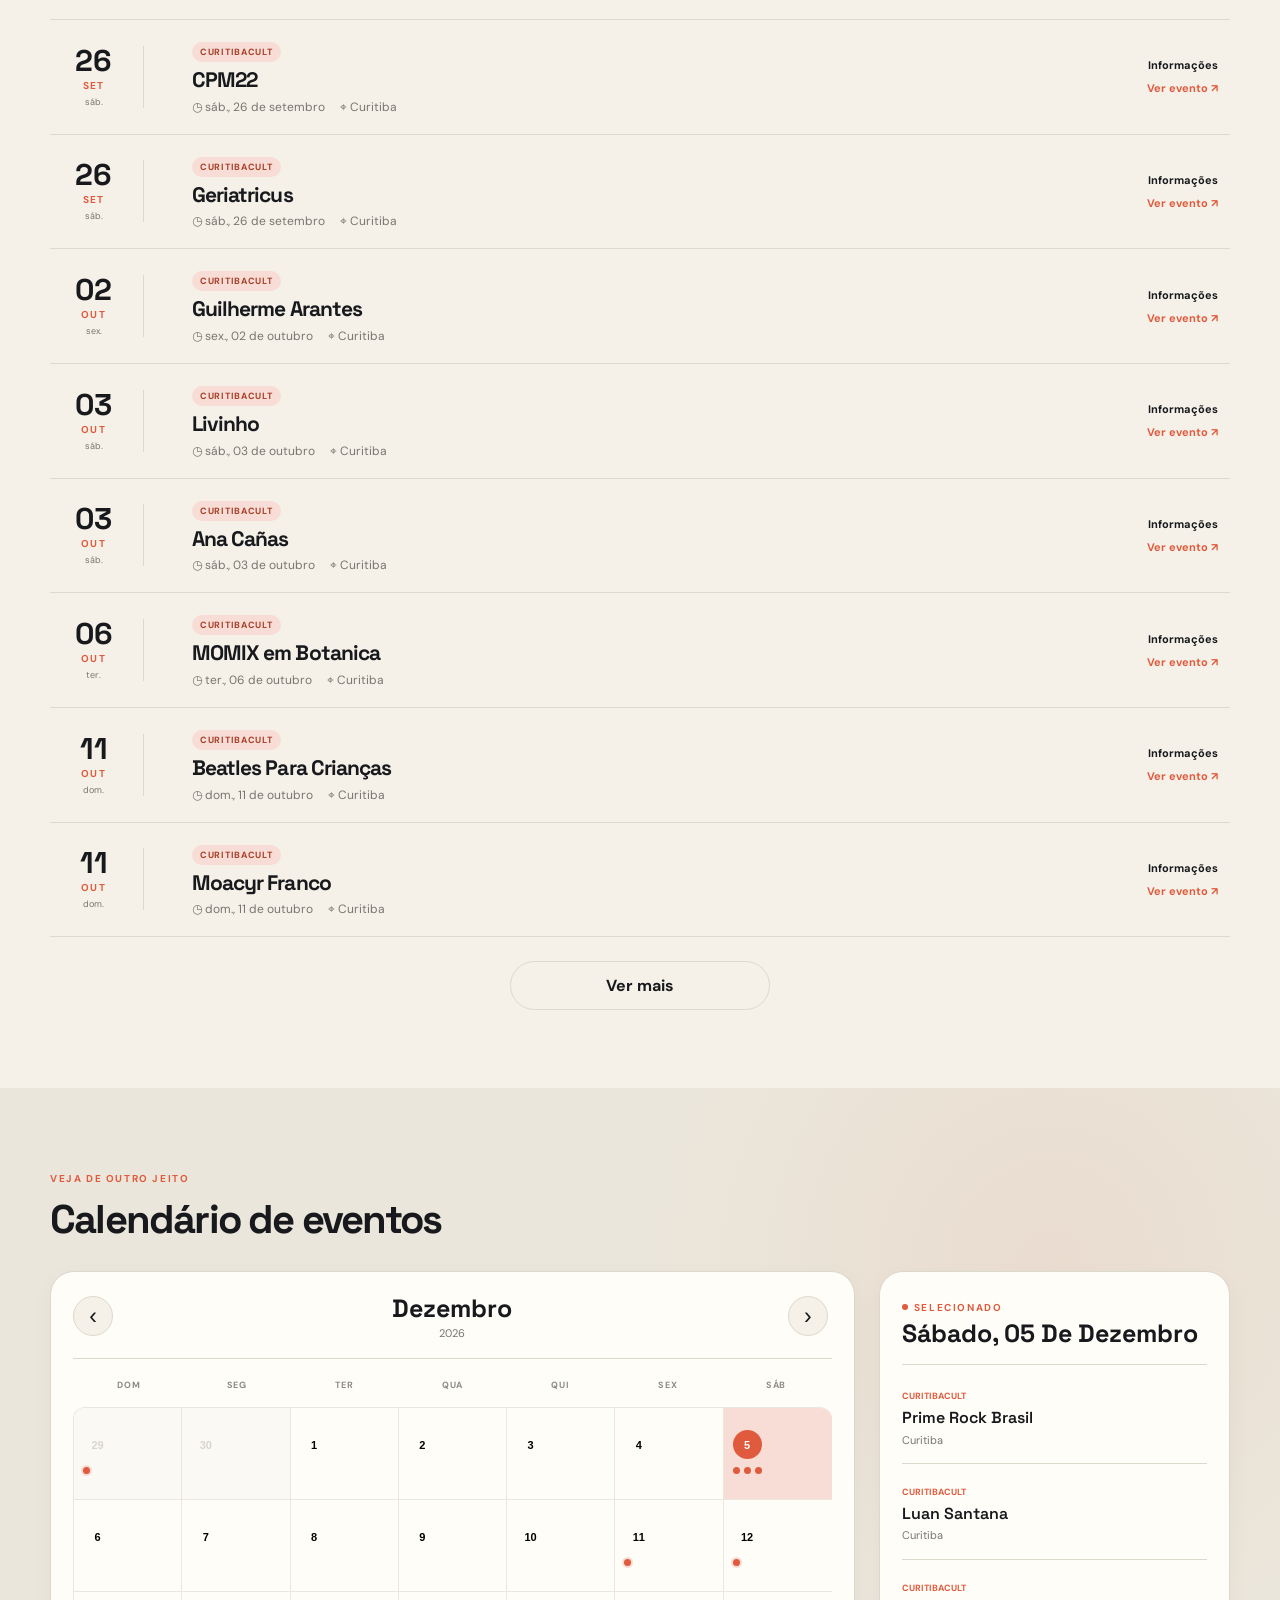
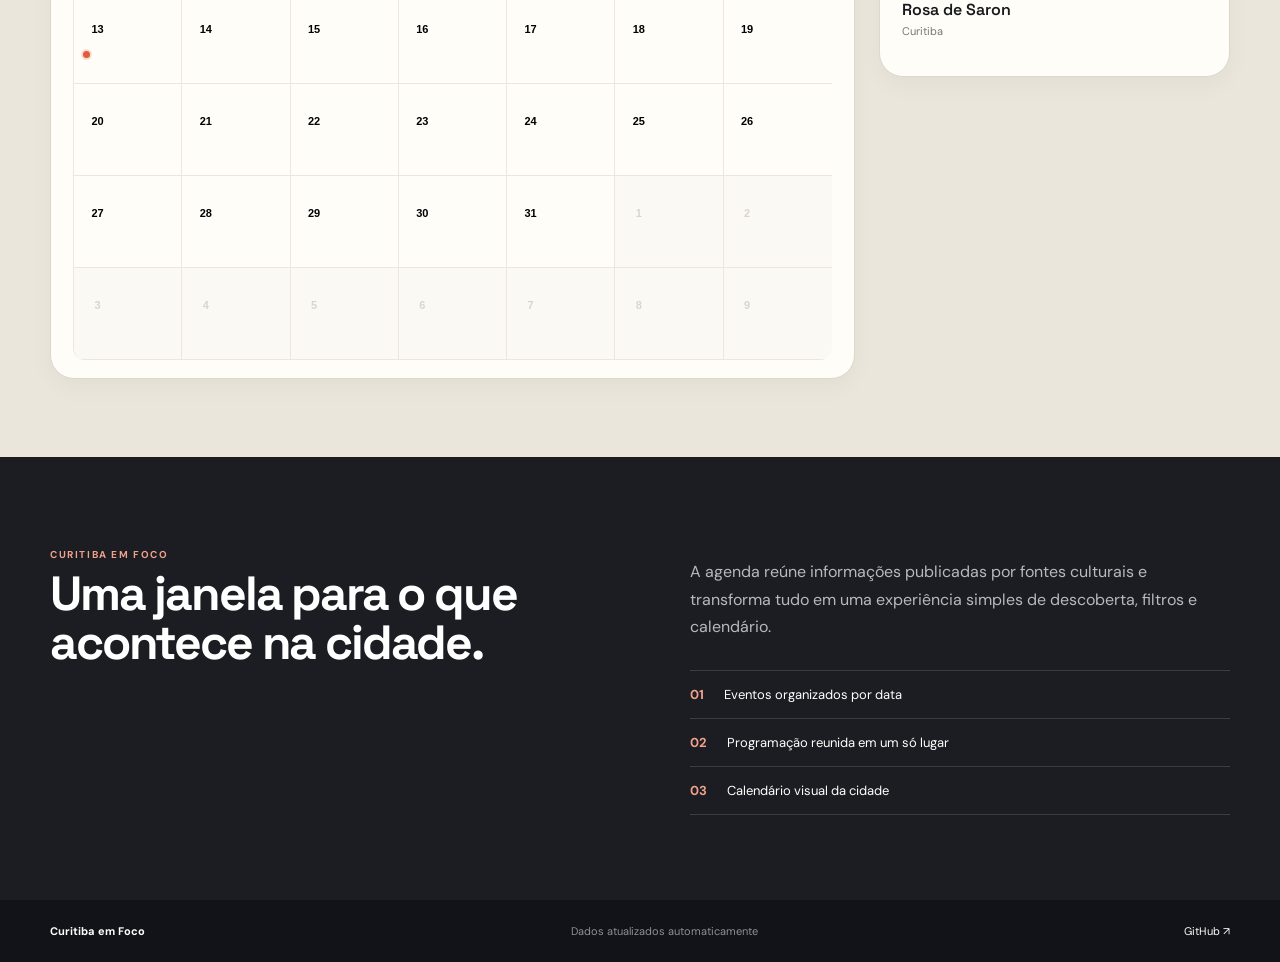
==== commit 25aa62d2: "Refresh agenda assets" ====
--- a/docs/index.html
+++ b/docs/index.html
@@ -9,7 +9,7 @@
 <link rel="preconnect" href="https://fonts.googleapis.com">
 <link rel="preconnect" href="https://fonts.gstatic.com" crossorigin>
 <link href="https://fonts.googleapis.com/css2?family=DM+Sans:wght@400;500;600;700&family=Space+Grotesk:wght@500;600;700&display=swap" rel="stylesheet">
-<link rel="stylesheet" href="./styles.css?v=11">
+<link rel="stylesheet" href="./styles.css?v=12">
 </head>
 <body>
 <header class="site-header">
@@ -119,6 +119,6 @@
   <div class="event-action"><span class="price"></span><a class="event-link" target="_blank" rel="noreferrer">Ver evento ↗</a></div>
 </article>
 </template>
-<script src="./app.js?v=12" defer></script>
+<script src="./app.js?v=13" defer></script>
 </body>
 </html>
--- a/docs/styles.css
+++ b/docs/styles.css
@@ -232,3 +232,77 @@
   .calendar-cell{min-height:51px;padding:4px 2px}
   .cell-day{width:22px;height:22px;font-size:9px}
 }
+
+/* Dedicated cinema section */
+.cinema-section{padding:86px 0;background:#181713;color:#f7f2e8;position:relative;overflow:hidden}
+.cinema-section:before{content:"";position:absolute;width:420px;height:420px;border:1px solid rgba(255,255,255,.08);border-radius:50%;right:-170px;top:-190px}
+.cinema-heading{position:relative}
+.cinema-section .kicker{color:#d86a4d}
+.cinema-section .section-heading h2{color:#f7f2e8}
+.cinema-date{font-size:11px;color:rgba(247,242,232,.58);text-transform:uppercase;letter-spacing:.12em}
+.cinema-films{display:grid;grid-template-columns:repeat(3,minmax(0,1fr));gap:18px;position:relative}
+.cinema-card{min-width:0;background:#22201b;border:1px solid rgba(255,255,255,.09);border-radius:18px;overflow:hidden;display:flex;flex-direction:column;transition:transform .2s,border-color .2s}
+.cinema-card:hover{transform:translateY(-4px);border-color:rgba(255,255,255,.2)}
+.cinema-poster-wrap{aspect-ratio:2/2.9;background:#111;overflow:hidden}
+.cinema-poster{width:100%;height:100%;display:block;object-fit:cover}
+.cinema-poster-empty{display:grid;place-items:center;color:rgba(247,242,232,.3);font:600 14px "Space Grotesk"}
+.cinema-card-body{padding:18px}
+.cinema-index{font:700 9px "Space Grotesk";color:#d86a4d;letter-spacing:.12em}
+.cinema-card h3{font:600 21px "Space Grotesk";line-height:1.08;margin:7px 0 7px}
+.cinema-meta{font-size:10px;color:rgba(247,242,232,.55);margin:0 0 12px}
+.cinema-synopsis{font-size:11px;line-height:1.55;color:rgba(247,242,232,.62);display:-webkit-box;-webkit-line-clamp:3;-webkit-box-orient:vertical;overflow:hidden;margin:0 0 15px}
+.cinema-sessions{border-top:1px solid rgba(255,255,255,.08);padding-top:13px}
+.cinema-theater{margin-bottom:10px}
+.cinema-theater:last-child{margin-bottom:0}
+.cinema-theater strong{display:block;font-size:9px;text-transform:uppercase;letter-spacing:.08em;color:rgba(247,242,232,.55);margin-bottom:6px}
+.cinema-times{display:flex;flex-wrap:wrap;gap:5px}
+.cinema-time{display:inline-flex;padding:6px 8px;border-radius:7px;background:rgba(216,106,77,.12);color:#f7c2b2;text-decoration:none;font-size:10px;font-weight:700}
+.cinema-time:hover{background:rgba(216,106,77,.24)}
+.cinema-no-sessions{font-size:10px;color:rgba(247,242,232,.38)}
+.cinema-empty{padding:25px 0;color:rgba(247,242,232,.5);font-size:13px}
+@media(max-width:850px){.cinema-films{grid-template-columns:repeat(2,minmax(0,1fr))}}
+@media(max-width:600px){
+  .cinema-section{padding:58px 0}
+  .cinema-heading{display:flex!important;align-items:flex-end;justify-content:space-between;gap:12px}
+  .cinema-heading h2{font-size:31px!important}
+  .cinema-date{font-size:8px;text-align:right;line-height:1.4}
+  .cinema-films{grid-template-columns:1fr 1fr;gap:10px}
+  .cinema-card{border-radius:13px}
+  .cinema-card-body{padding:12px}
+  .cinema-card h3{font-size:15px;margin-top:5px}
+  .cinema-index{font-size:8px}
+  .cinema-meta{font-size:8px;margin-bottom:8px}
+  .cinema-synopsis{display:none}
+  .cinema-theater strong{font-size:7px}
+  .cinema-time{font-size:9px;padding:5px 6px}
+}
+@media(max-width:380px){
+  .cinema-films{grid-template-columns:1fr}
+  .cinema-poster-wrap{aspect-ratio:2/2.5}
+}
+
+
+.agenda-more{
+  display:flex;
+  align-items:center;
+  justify-content:center;
+  width:min(100%,260px);
+  margin:24px auto 0;
+  padding:13px 22px;
+  border:1px solid var(--line,#d9d9d9);
+  border-radius:999px;
+  background:transparent;
+  color:inherit;
+  font:inherit;
+  font-weight:700;
+  cursor:pointer;
+  transition:transform .2s ease,background .2s ease,border-color .2s ease;
+}
+.agenda-more:hover{
+  transform:translateY(-2px);
+  background:rgba(127,127,127,.08);
+}
+.agenda-more:focus-visible{
+  outline:2px solid currentColor;
+  outline-offset:3px;
+}
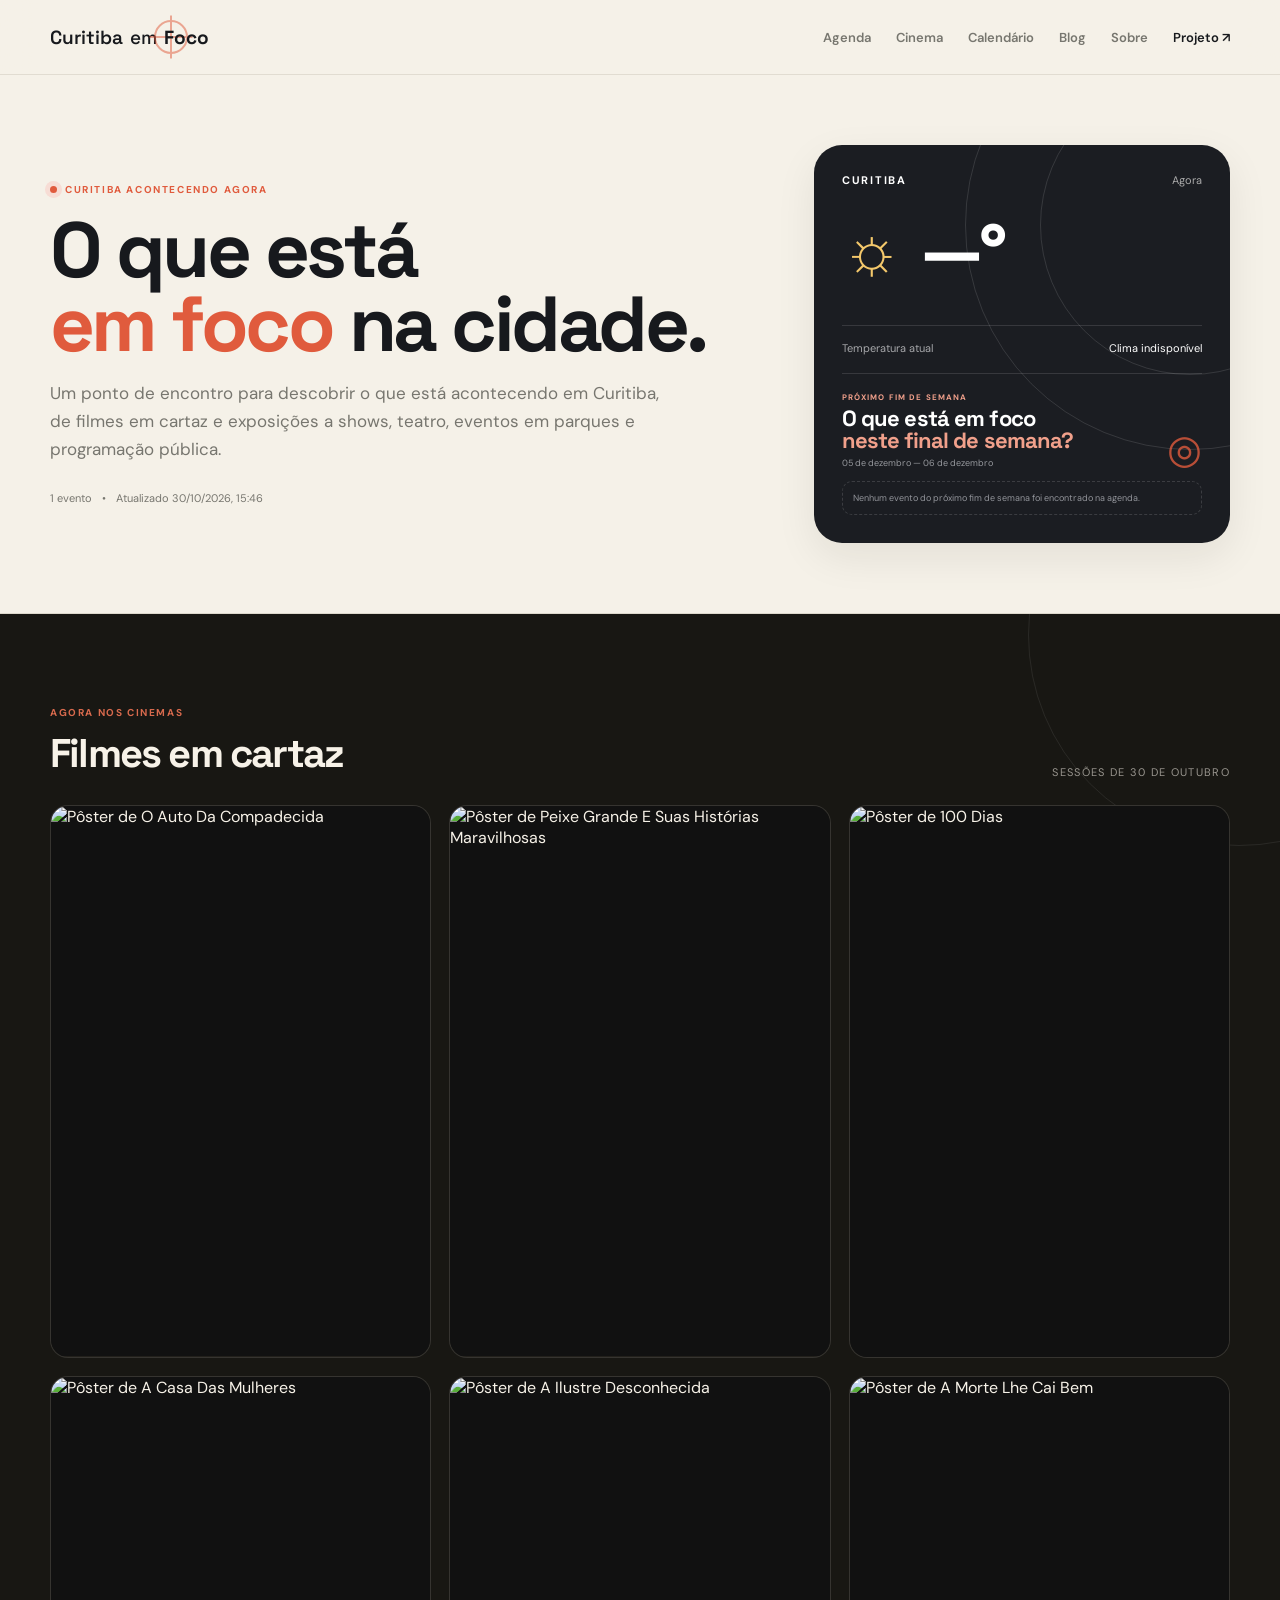
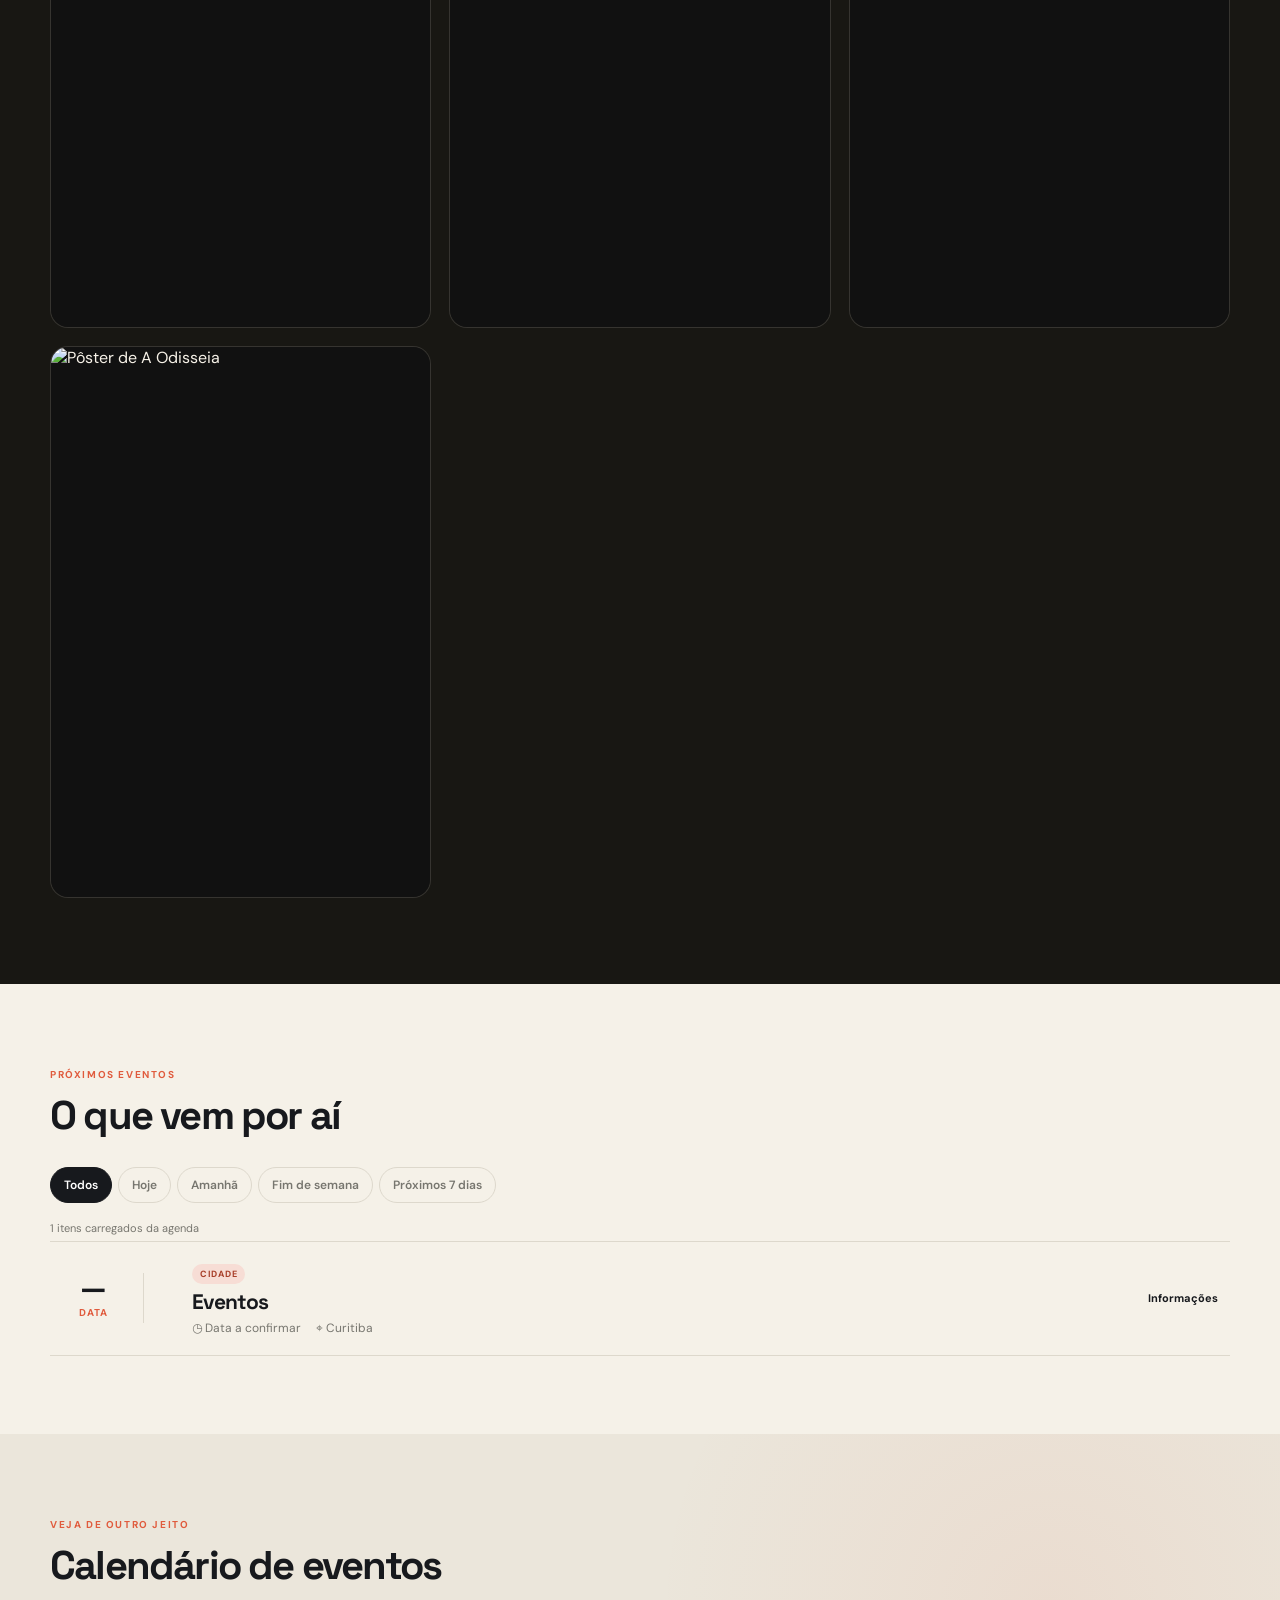
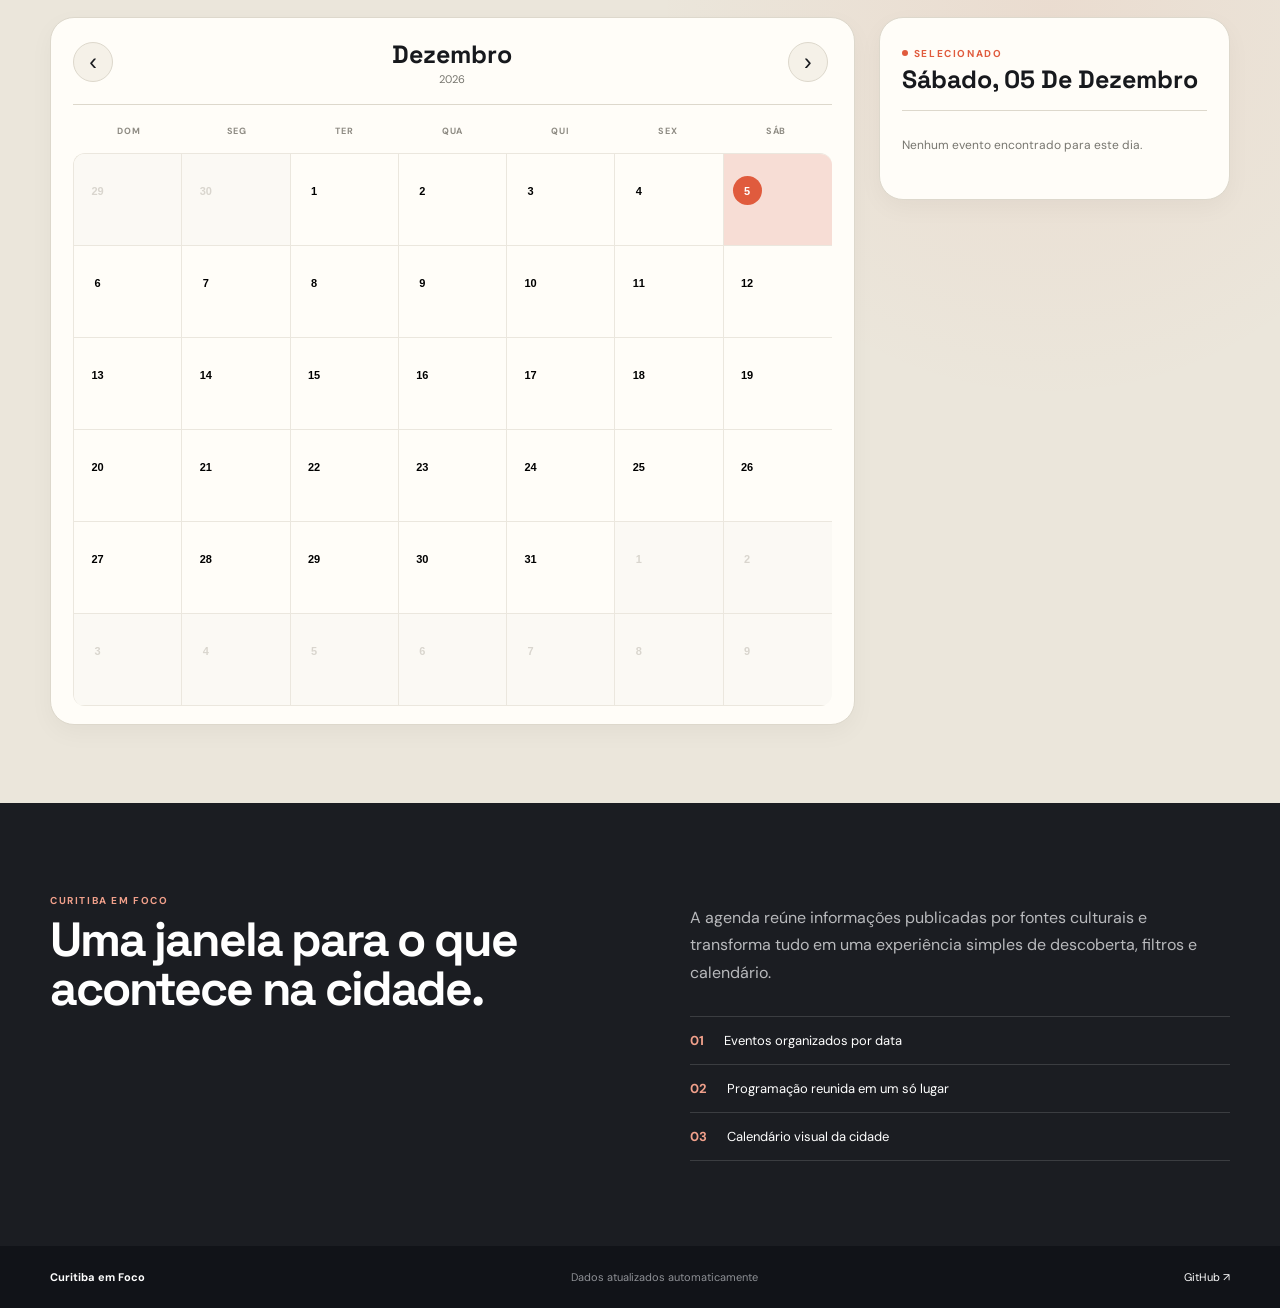
==== commit a50a78e0: "feat(blog): add blog navigation to existing cultural portal" ====
--- a/docs/index.html
+++ b/docs/index.html
@@ -4,7 +4,7 @@
 <meta charset="utf-8">
 <meta name="viewport" content="width=device-width,initial-scale=1">
 <meta name="theme-color" content="#f5f1e8">
-<meta name="description" content="Curitiba em Foco — eventos, cultura e programação da cidade.">
+<meta name="description" content="Curitiba em Foco — eventos, cinema, roteiros e blog cultural da cidade.">
 <title>Curitiba em Foco — Agenda Cultural</title>
 <link rel="preconnect" href="https://fonts.googleapis.com">
 <link rel="preconnect" href="https://fonts.gstatic.com" crossorigin>
@@ -18,7 +18,7 @@
       <span class="brand-city">Curitiba</span>
       <span class="brand-focus">em <span class="focus-word"><i class="focus-ring" aria-hidden="true"></i><b>Foco</b></span></span>
     </a>
-    <nav><a href="#agenda">Agenda</a><a href="#cinema">Cinema</a><a href="#calendario">Calendário</a><a href="#sobre">Sobre</a><a class="project" href="https://github.com/zaysauro/agenda-cultural-api" target="_blank" rel="noreferrer">Projeto ↗</a></nav>
+    <nav><a href="#agenda">Agenda</a><a href="#cinema">Cinema</a><a href="#calendario">Calendário</a><a href="./blog.html">Blog</a><a href="#sobre">Sobre</a><a class="project" href="https://github.com/zaysauro/agenda-cultural-api" target="_blank" rel="noreferrer">Projeto ↗</a></nav>
   </div>
 </header>
 
--- a/docs/styles.css
+++ b/docs/styles.css
@@ -306,3 +306,7 @@
   outline:2px solid currentColor;
   outline-offset:3px;
 }
+
+.cinema-theater-names{font-size:10px;line-height:1.5;color:rgba(247,242,232,.62);margin:0 0 13px;padding:8px 10px;border:1px solid rgba(255,255,255,.07);border-radius:9px;background:rgba(255,255,255,.025)}
+.cinema-theater-names span{color:rgba(247,242,232,.4);text-transform:uppercase;letter-spacing:.08em;font-size:8px;margin-right:5px}
+@media(max-width:600px){.cinema-theater-names{font-size:8px;padding:7px 8px;margin-bottom:9px}.cinema-theater-names span{font-size:7px}}
